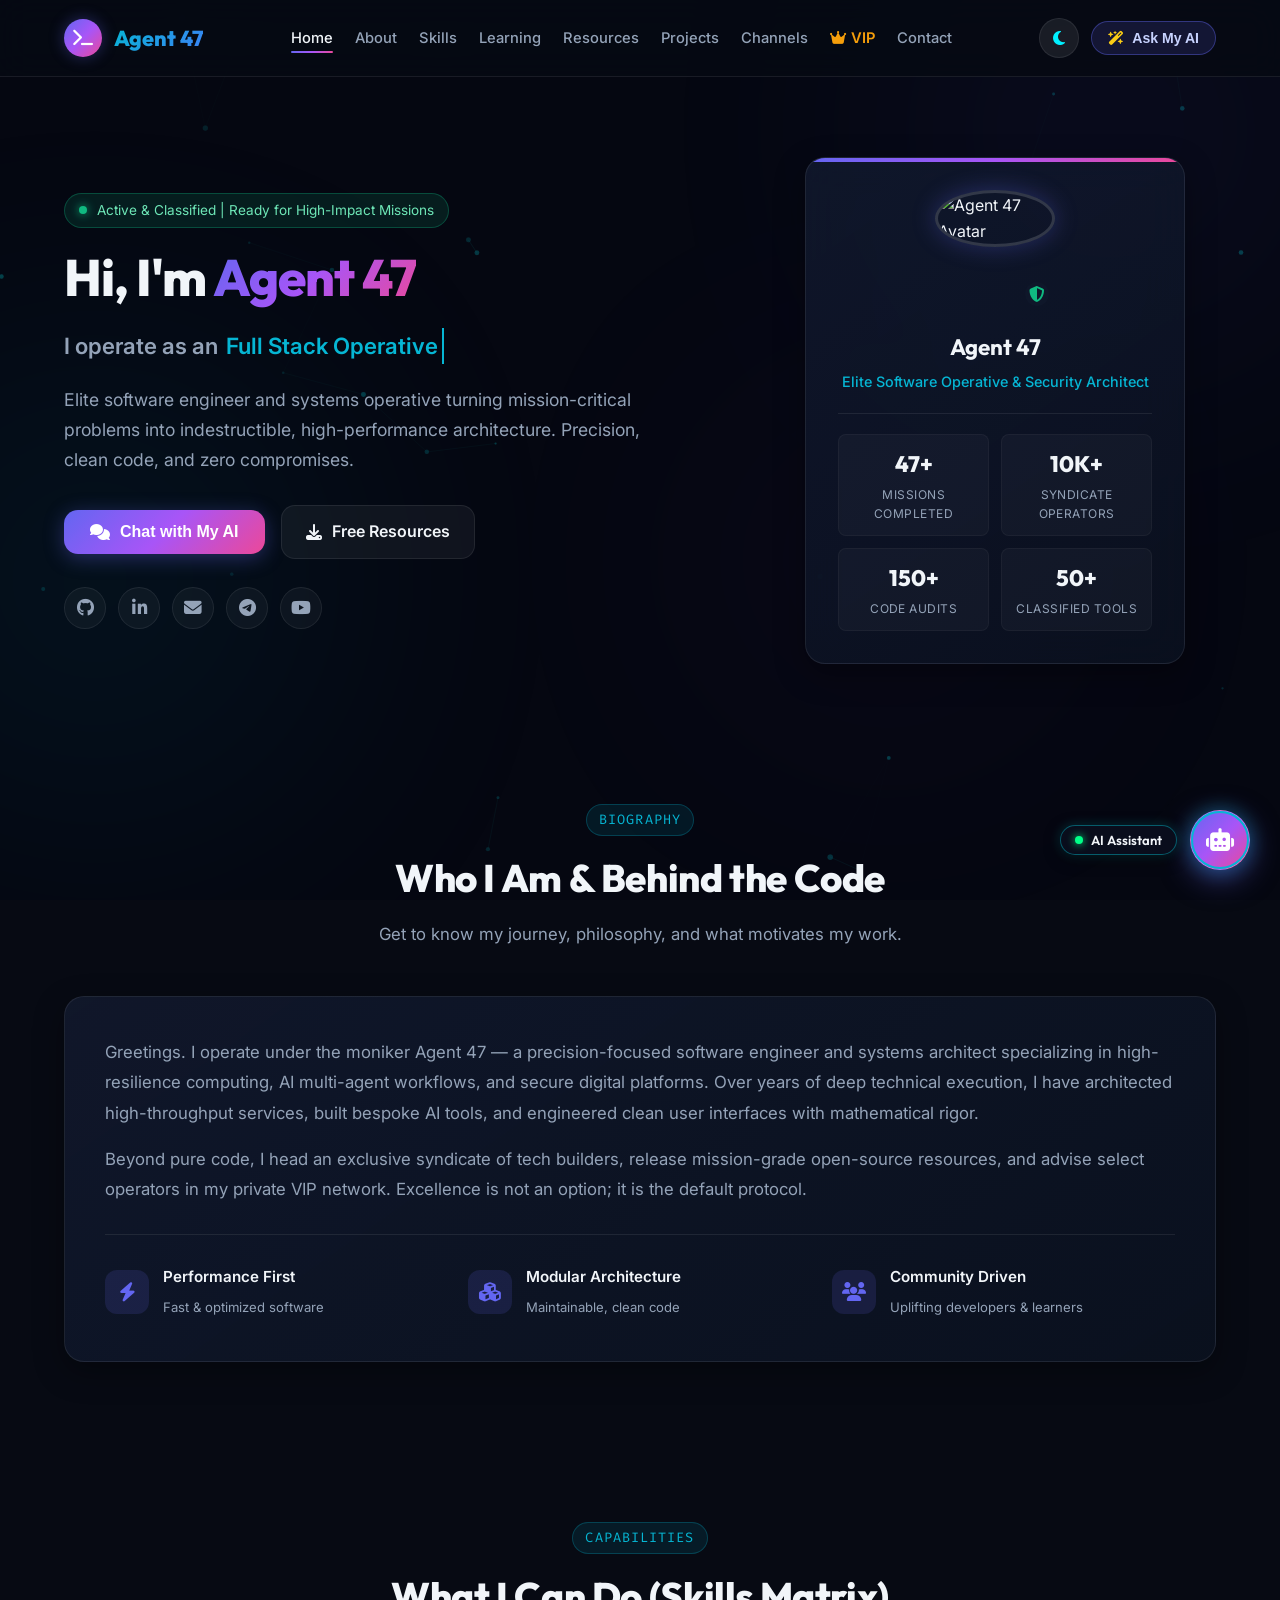
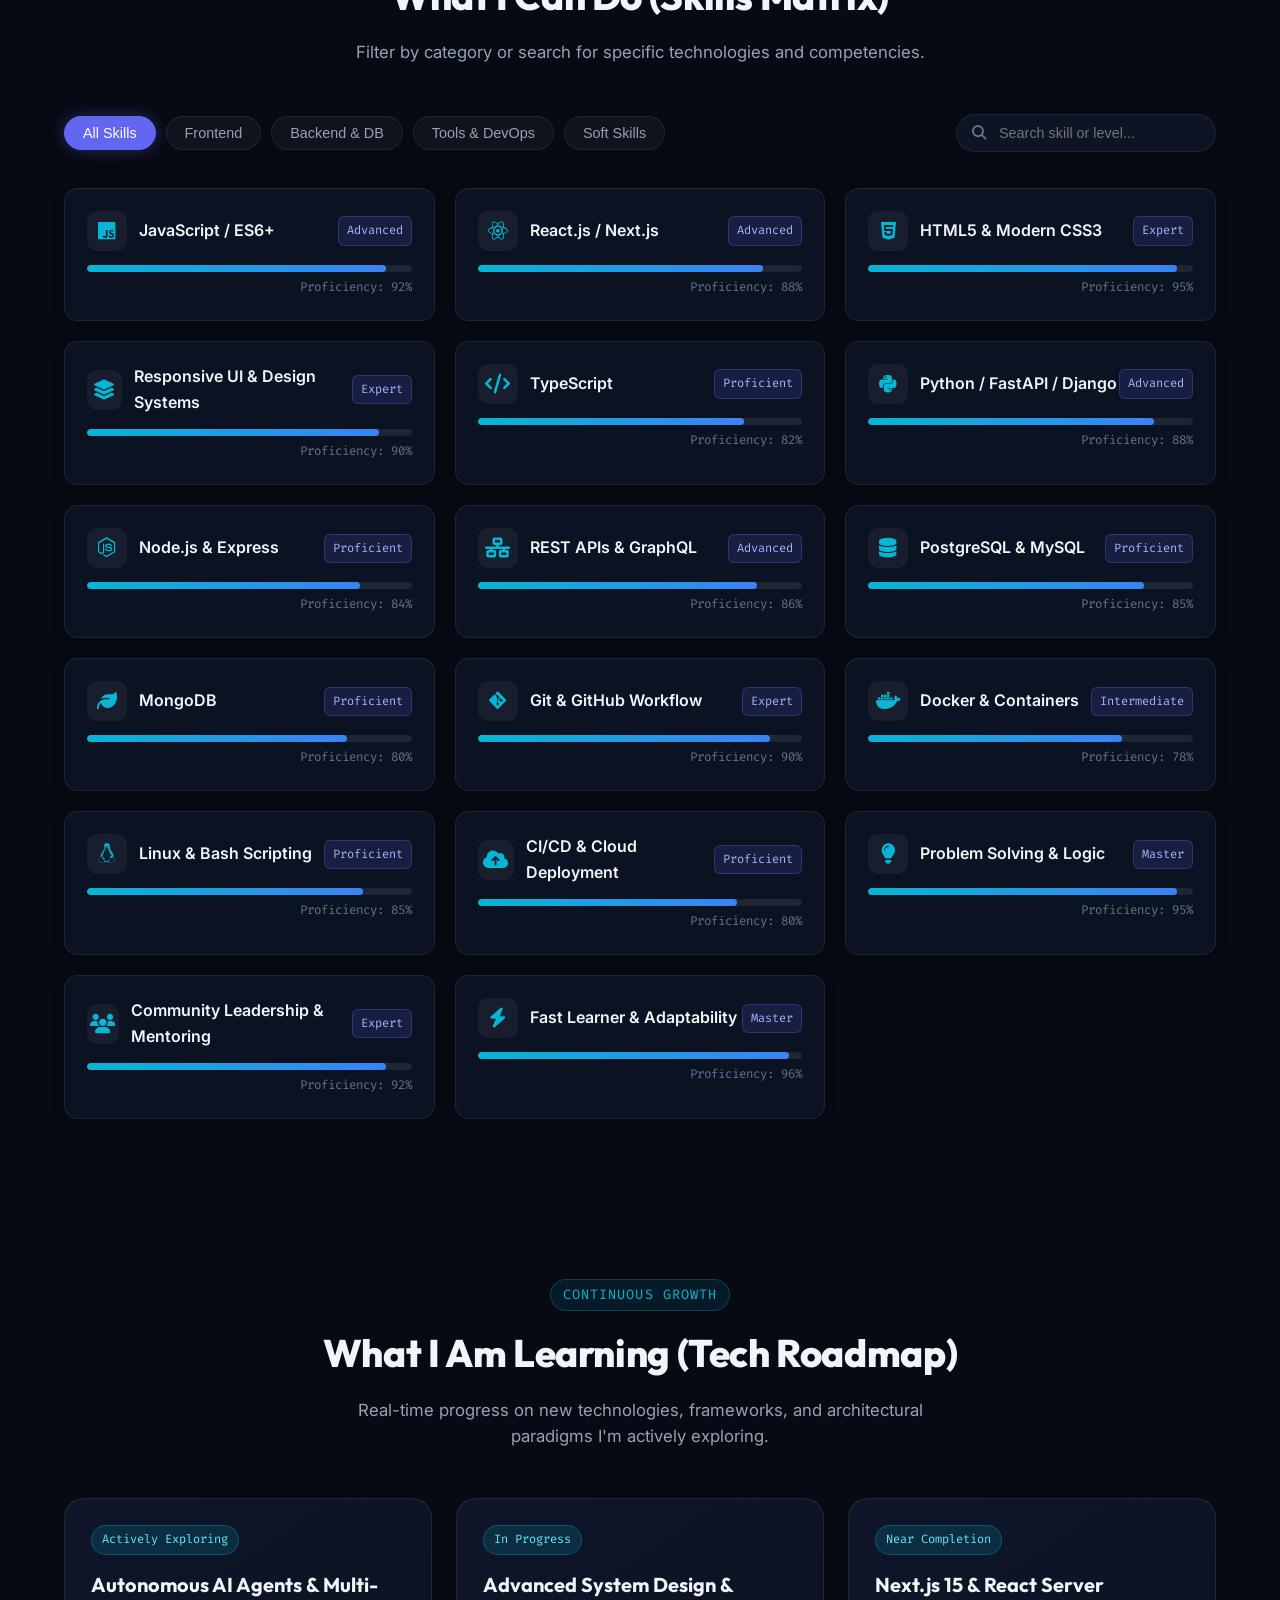
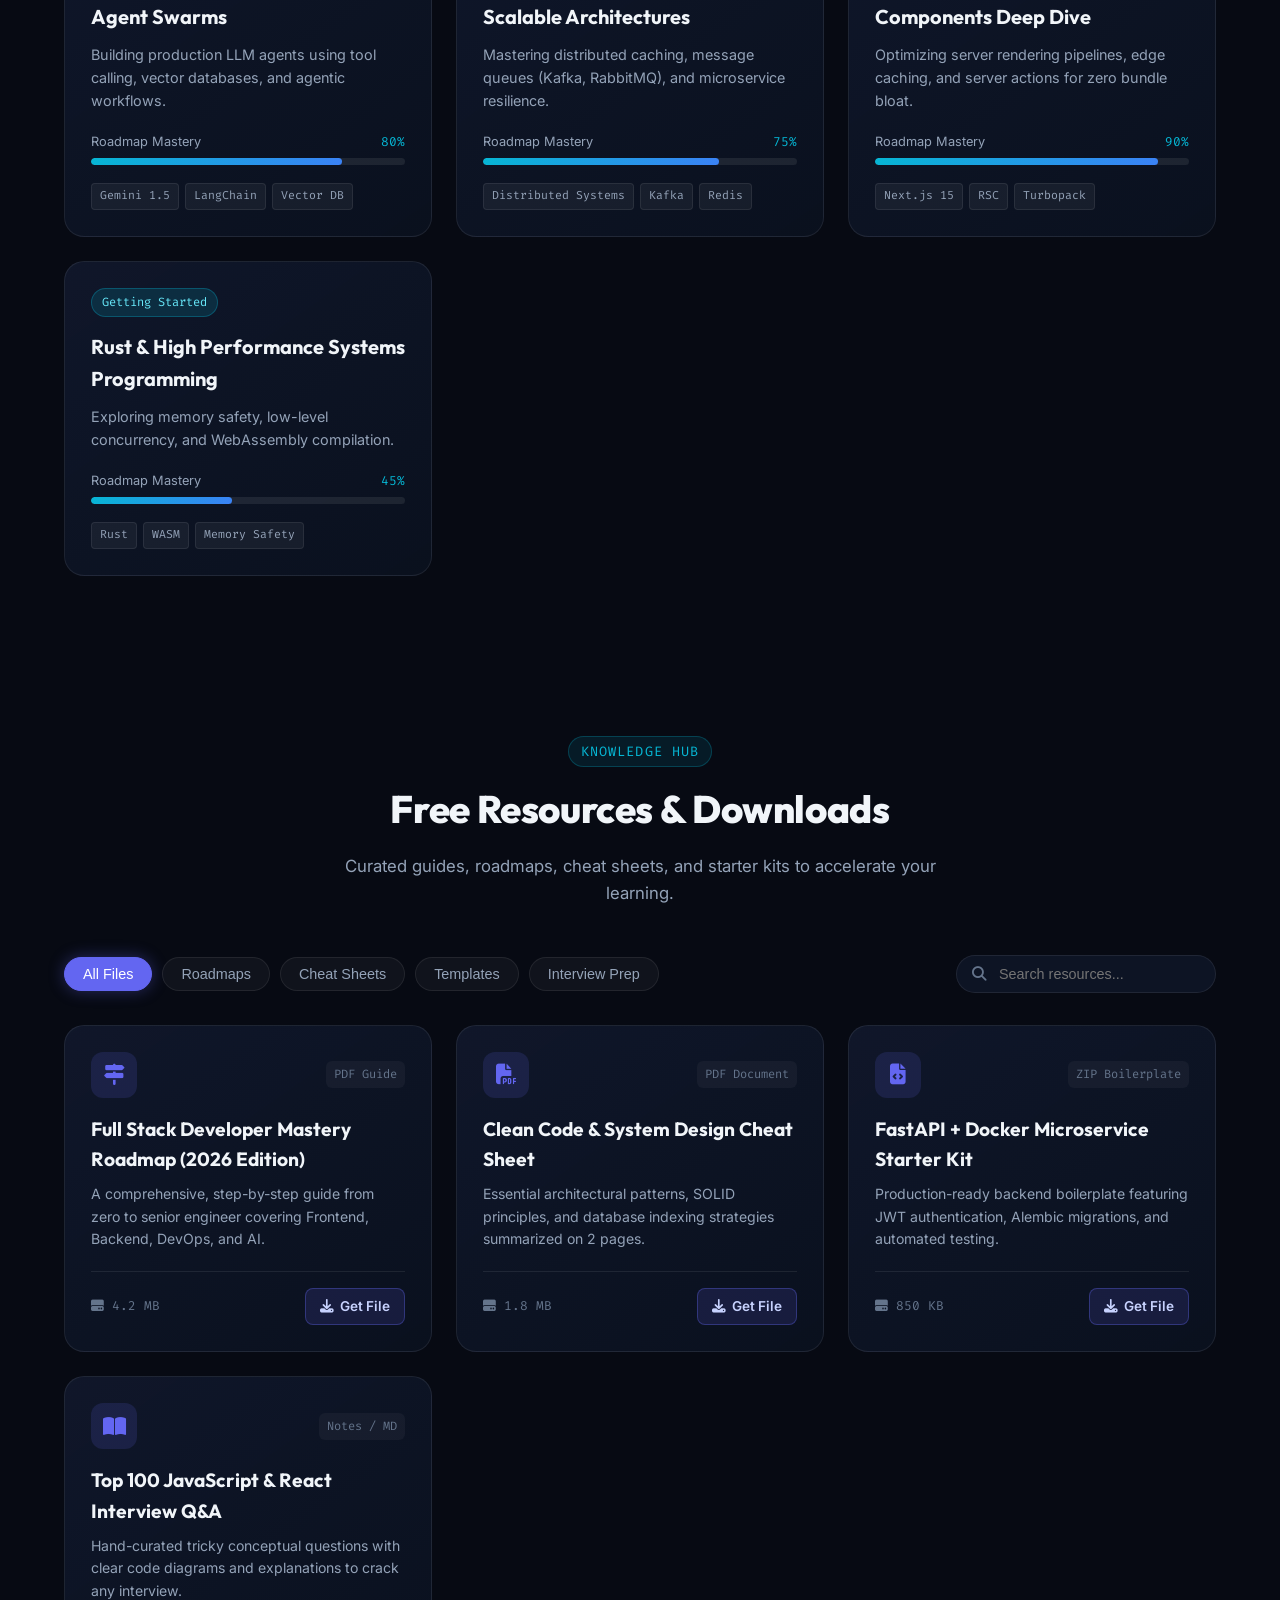
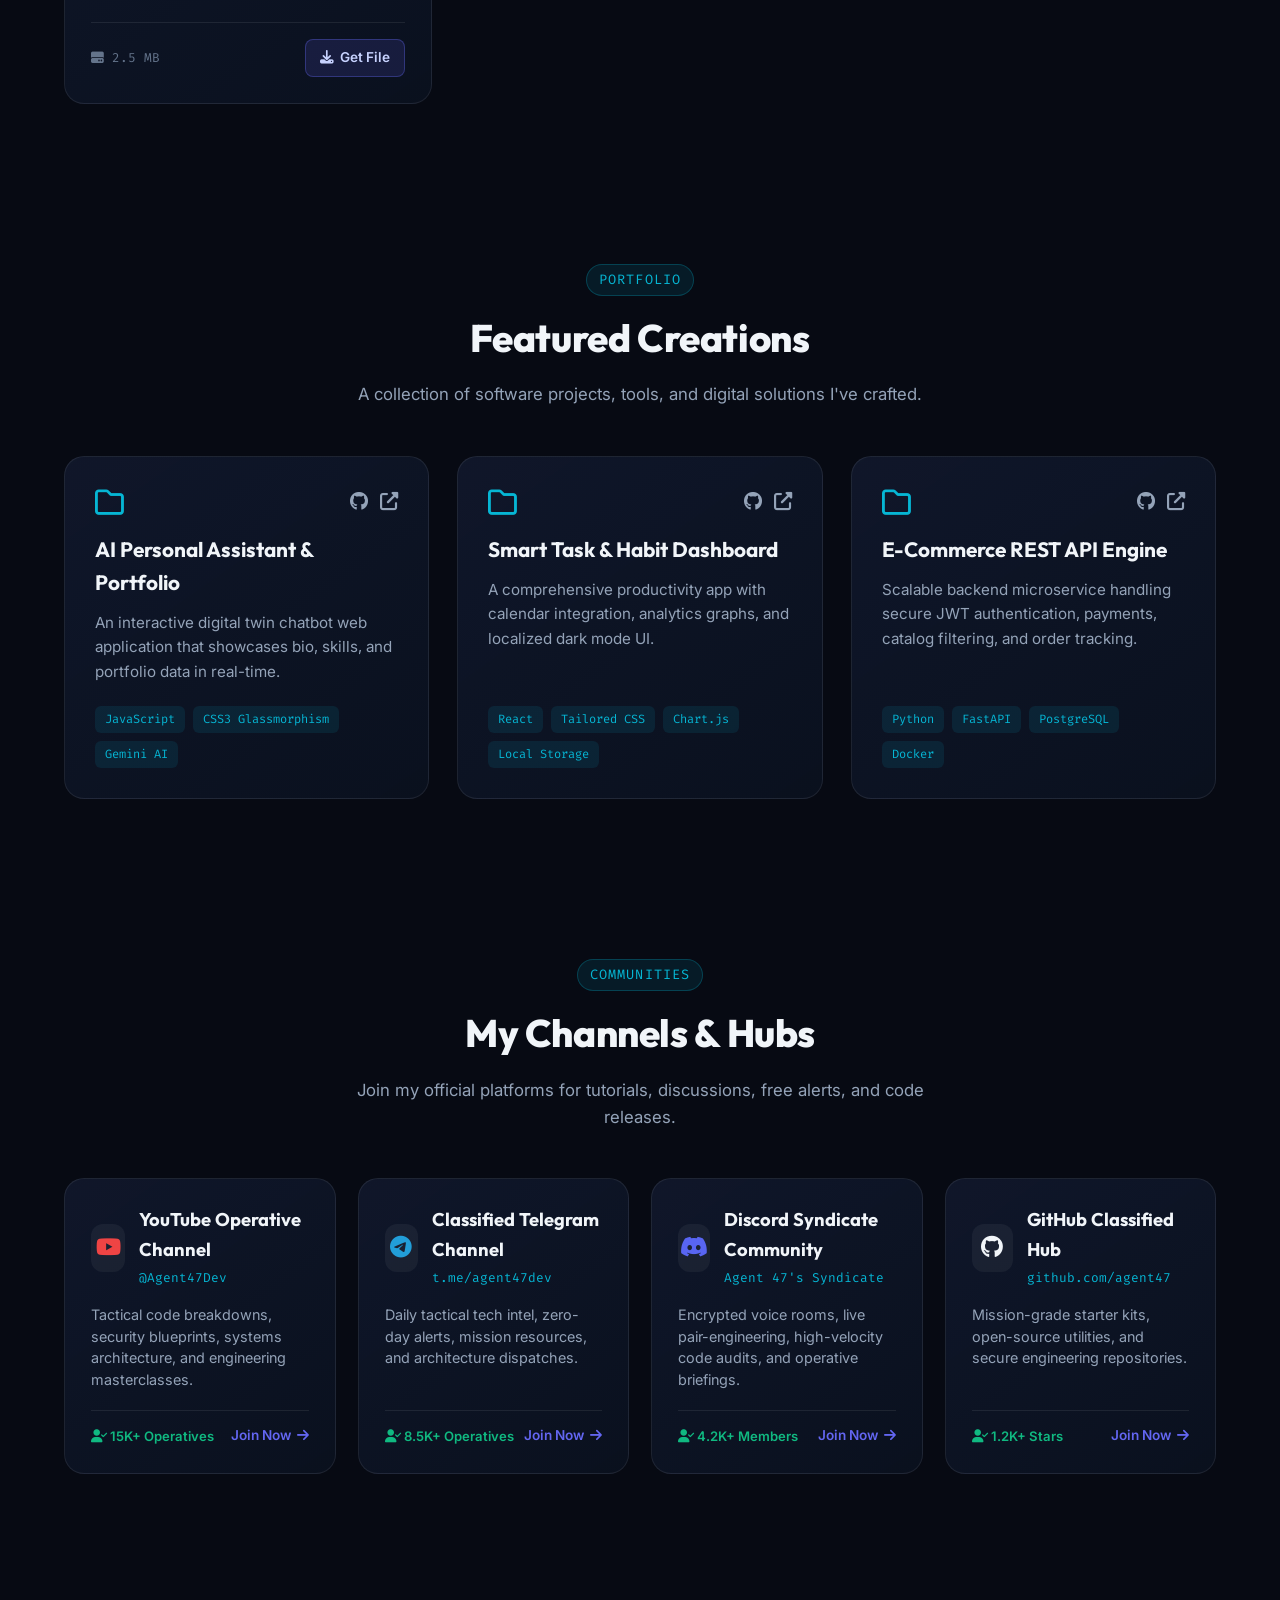
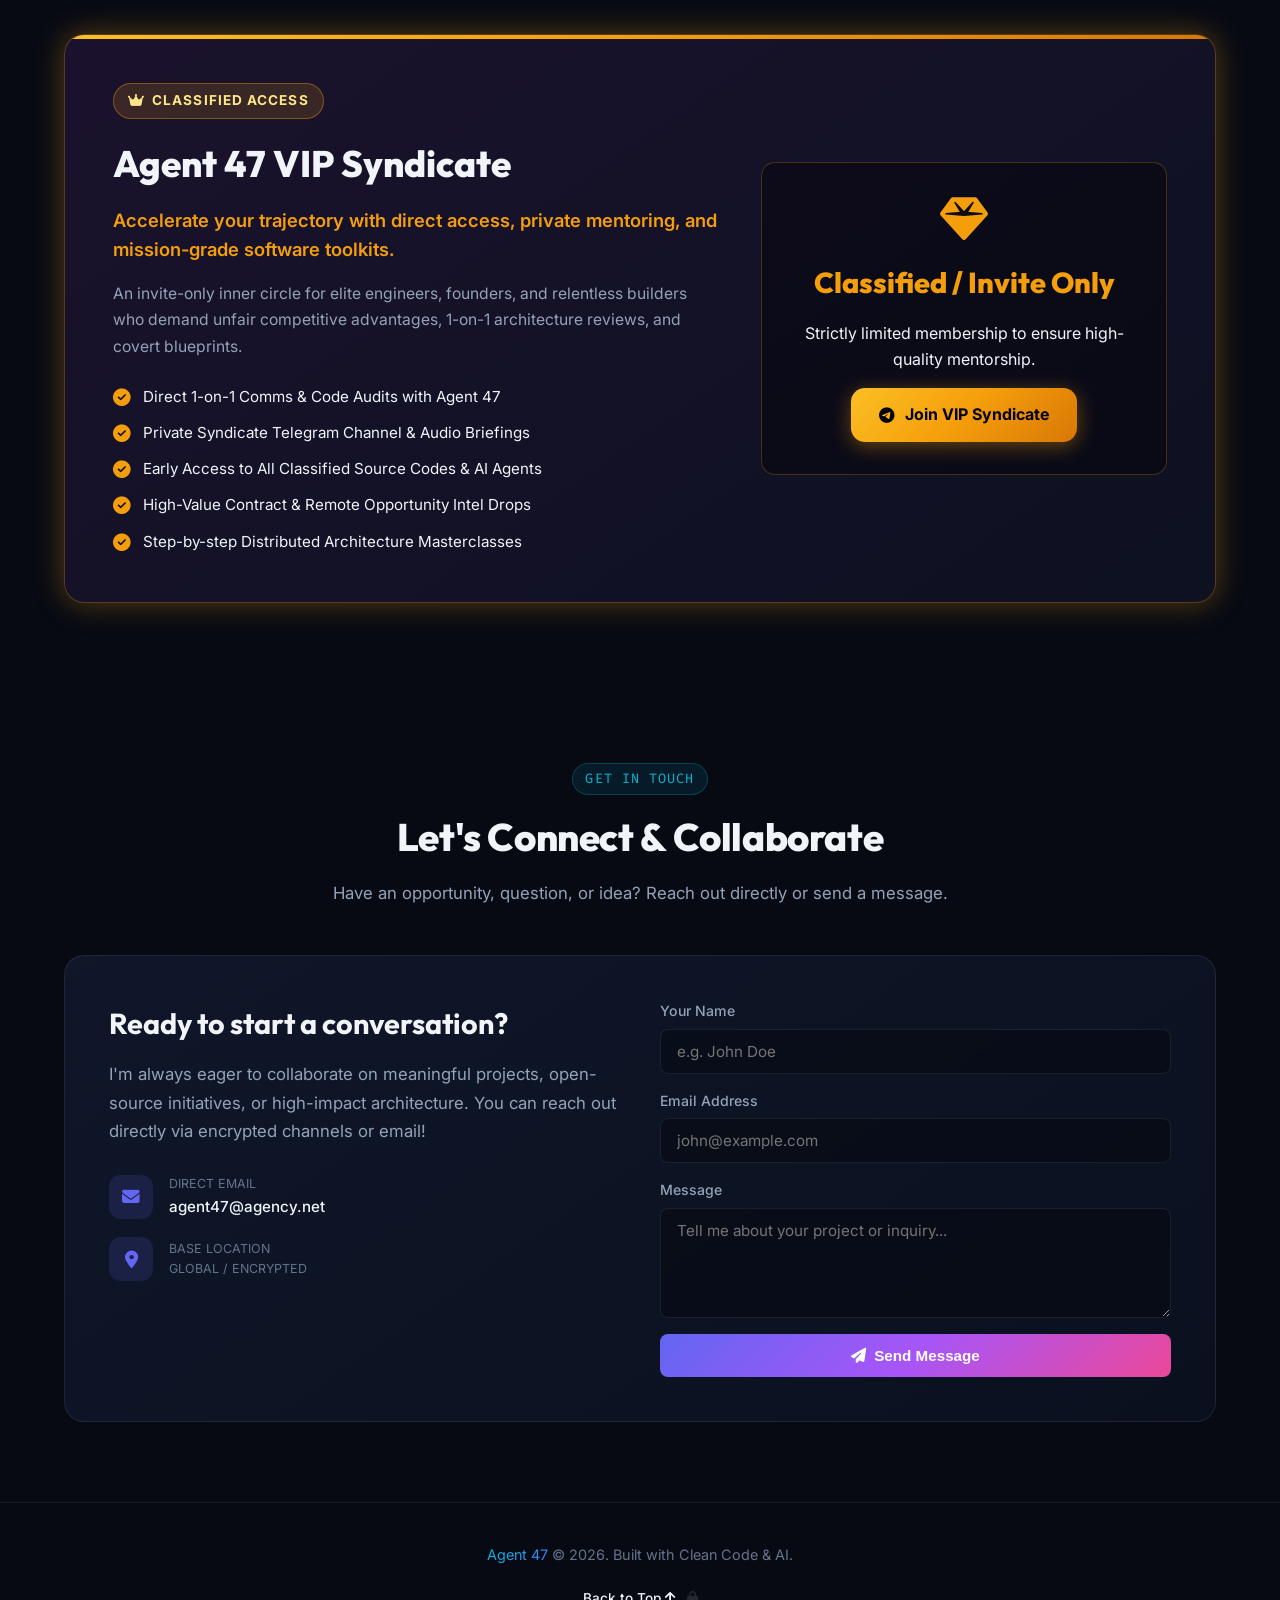
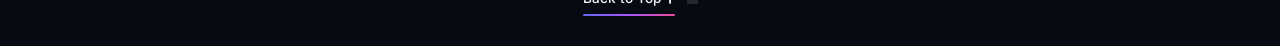
==== index.html @ 671c00ef "first commit" ====
<!DOCTYPE html>
<html lang="en">
<head>
  <meta charset="UTF-8">
  <meta name="viewport" content="width=device-width, initial-scale=1.0">
  <meta name="description" content="Personal Portfolio & AI Assistant - Biography, skills matrix, learning roadmap, public resources, channels, and VIP community.">
  <meta name="author" content="Agent 47">
  <meta name="theme-color" content="#070a13">
  
  <title>Agent 47 | Elite Operative & Software Architecture</title>

  <!-- Google Fonts & Font Awesome Icons -->
  <link rel="stylesheet" href="https://cdnjs.cloudflare.com/ajax/libs/font-awesome/6.5.1/css/all.min.css" integrity="sha512-DTOQO9RWCH3ppGqcWaEA1BIZOC6xxalwEsw9c2QQeAIftl+Vegovlnee1c9QX4TctnWMn13TZye+giMm8e2LwA==" crossorigin="anonymous" referrerpolicy="no-referrer" />
  
  <!-- Instant Theme Initializer (Prevents Flash) -->
  <script>
    (function() {
      const savedTheme = localStorage.getItem('app_theme') || 'dark';
      document.documentElement.setAttribute('data-theme', savedTheme);
    })();
  </script>

  <!-- Custom Styles -->
  <link rel="stylesheet" href="css/style.css?v=2.6">
</head>
<body>

  <!-- Cyber Matrix Rain Canvas Background -->
  <canvas id="matrix-canvas"></canvas>

  <!-- Ambient Gradient Glow Orbs in Background -->
  <div class="bg-glow-container">
    <div class="glow-orb glow-orb-1"></div>
    <div class="glow-orb glow-orb-2"></div>
    <div class="glow-orb glow-orb-3"></div>
  </div>

  <!-- Navigation Bar -->
  <header class="navbar">
    <div class="container nav-container">
      <a href="#" class="brand-logo" id="brand-logo-link">
        <div class="brand-avatar-mini">
          <i class="fas fa-terminal"></i>
        </div>
        <div class="brand-text">
          <span id="brand-name">Agent 47</span>
        </div>
      </a>

      <ul class="nav-links">
        <li><a href="#hero" class="nav-link active">Home</a></li>
        <li><a href="#about" class="nav-link">About</a></li>
        <li><a href="#skills" class="nav-link">Skills</a></li>
        <li><a href="#learning" class="nav-link">Learning</a></li>
        <li><a href="#resources" class="nav-link">Resources</a></li>
        <li><a href="#projects" class="nav-link">Projects</a></li>
        <li><a href="#channels" class="nav-link">Channels</a></li>
        <li><a href="#vip" class="nav-link" style="color: var(--gold); font-weight: 600;"><i class="fas fa-crown"></i> VIP</a></li>
        <li><a href="#contact" class="nav-link">Contact</a></li>
      </ul>

      <div class="nav-actions">
        <!-- Light / Dark Theme Switcher Button -->
        <button class="theme-toggle-btn" id="theme-toggle-btn" title="Toggle Light / Dark Mode" aria-label="Toggle Light / Dark Mode">
          <i class="fas fa-moon" id="theme-toggle-icon"></i>
        </button>

        <button class="btn-ai-trigger" id="nav-ai-trigger" title="Open AI Digital Twin Chat">
          <i class="fas fa-wand-magic-sparkles sparkle-icon"></i>
          <span>Ask My AI</span>
        </button>
      </div>
    </div>
  </header>

  <!-- ==============================================
       SECTION 1: HERO & BIO (AMI KE)
       ============================================== -->
  <section class="hero-section" id="hero">
    <div class="container hero-grid">
      
      <!-- Hero Content Column -->
      <div class="hero-content">
        <div class="status-badge">
          <span class="status-dot"></span>
          <span id="status-text">Open to exciting opportunities</span>
        </div>

        <h1 class="hero-title">
          Hi, I'm <span class="hero-name-gradient" id="hero-name">Agent 47</span>
        </h1>

        <div class="hero-roles">
          <span>I operate as an</span>
          <span class="typing-text" id="typing-role"></span>
        </div>

        <p class="hero-description" id="hero-description">
          Elite software operative and systems architect turning mission-critical problems into indestructible, high-performance architecture. Precision, clean code, and zero compromises.
        </p>

        <div class="hero-cta-group">
          <button class="btn-primary" id="hero-ai-trigger">
            <i class="fas fa-comments"></i>
            <span>Chat with My AI</span>
          </button>
          <a href="#resources" class="btn-secondary">
            <i class="fas fa-download"></i>
            <span>Free Resources</span>
          </a>
        </div>

        <div class="hero-socials" id="hero-socials">
          <!-- Populated dynamically -->
        </div>
      </div>

      <!-- Hero Visual Card Column -->
      <div class="hero-card-container">
        <div class="glass-profile-card">
          <div class="profile-avatar-wrap">
            <img src="https://images.unsplash.com/photo-1534528741775-53994a69daeb?auto=format&fit=crop&w=400&q=80" alt="Agent 47 Avatar" class="profile-avatar-img" id="card-avatar">
            <div class="avatar-badge-live">
              <i class="fas fa-shield-alt"></i>
            </div>
          </div>

          <div class="profile-info">
            <h3 id="card-name">Agent 47</h3>
            <p id="card-title">Elite Software Operative & Security Architect</p>
          </div>

          <div class="profile-metrics-grid" id="profile-stats-grid">
            <!-- Populated dynamically -->
          </div>
        </div>
      </div>

    </div>
  </section>

  <!-- ==============================================
       SECTION 2: ABOUT STORY (AMI KE)
       ============================================== -->
  <section class="section" id="about">
    <div class="container">
      <div class="section-header">
        <span class="section-tag">Biography</span>
        <h2 class="section-title">Who I Am & Behind the Code</h2>
        <p class="section-subtitle">Get to know my journey, philosophy, and what motivates my work.</p>
      </div>

      <div class="about-card">
        <div id="about-story-content">
          <!-- Populated dynamically -->
        </div>

        <div class="about-highlight-box">
          <div class="highlight-item">
            <div class="highlight-icon">
              <i class="fas fa-bolt"></i>
            </div>
            <div class="highlight-text">
              <h4>Performance First</h4>
              <span>Fast & optimized software</span>
            </div>
          </div>

          <div class="highlight-item">
            <div class="highlight-icon">
              <i class="fas fa-cubes"></i>
            </div>
            <div class="highlight-text">
              <h4>Modular Architecture</h4>
              <span>Maintainable, clean code</span>
            </div>
          </div>

          <div class="highlight-item">
            <div class="highlight-icon">
              <i class="fas fa-users"></i>
            </div>
            <div class="highlight-text">
              <h4>Community Driven</h4>
              <span>Uplifting developers & learners</span>
            </div>
          </div>
        </div>
      </div>
    </div>
  </section>

  <!-- ==============================================
       SECTION 3: SKILLS MATRIX (KI KI PARI)
       ============================================== -->
  <section class="section" id="skills">
    <div class="container">
      <div class="section-header">
        <span class="section-tag">Capabilities</span>
        <h2 class="section-title">What I Can Do (Skills Matrix)</h2>
        <p class="section-subtitle">Filter by category or search for specific technologies and competencies.</p>
      </div>

      <!-- Controls: Category Tabs & Real-time Search -->
      <div class="skills-controls">
        <div class="skills-filter-tabs">
          <button class="filter-tab active" data-category="all">All Skills</button>
          <button class="filter-tab" data-category="frontend">Frontend</button>
          <button class="filter-tab" data-category="backend">Backend & DB</button>
          <button class="filter-tab" data-category="tools">Tools & DevOps</button>
          <button class="filter-tab" data-category="soft">Soft Skills</button>
        </div>

        <div class="skills-search-box">
          <i class="fas fa-search skills-search-icon"></i>
          <input type="text" id="skills-search" class="skills-search-input" placeholder="Search skill or level..." autocomplete="off">
        </div>
      </div>

      <!-- Dynamic Skills Grid -->
      <div class="skills-grid" id="skills-grid">
        <!-- Rendered dynamically -->
      </div>
    </div>
  </section>

  <!-- ==============================================
       SECTION 4: CURRENTLY LEARNING (KI KI SIKI)
       ============================================== -->
  <section class="section" id="learning">
    <div class="container">
      <div class="section-header">
        <span class="section-tag">Continuous Growth</span>
        <h2 class="section-title">What I Am Learning (Tech Roadmap)</h2>
        <p class="section-subtitle">Real-time progress on new technologies, frameworks, and architectural paradigms I'm actively exploring.</p>
      </div>

      <div class="learning-grid" id="learning-grid">
        <!-- Rendered dynamically -->
      </div>
    </div>
  </section>

  <!-- ==============================================
       SECTION 5: RESOURCES & DOWNLOADS HUB
       ============================================== -->
  <section class="section" id="resources">
    <div class="container">
      <div class="section-header">
        <span class="section-tag">Knowledge Hub</span>
        <h2 class="section-title">Free Resources & Downloads</h2>
        <p class="section-subtitle">Curated guides, roadmaps, cheat sheets, and starter kits to accelerate your learning.</p>
      </div>

      <div class="resources-controls">
        <div class="skills-filter-tabs" id="resources-filter-tabs">
          <button class="filter-tab active" data-res-cat="all">All Files</button>
          <button class="filter-tab" data-res-cat="Roadmaps">Roadmaps</button>
          <button class="filter-tab" data-res-cat="Cheat Sheets">Cheat Sheets</button>
          <button class="filter-tab" data-res-cat="Templates">Templates</button>
          <button class="filter-tab" data-res-cat="Interview Prep">Interview Prep</button>
        </div>

        <div class="skills-search-box">
          <i class="fas fa-search skills-search-icon"></i>
          <input type="text" id="resources-search" class="skills-search-input" placeholder="Search resources..." autocomplete="off">
        </div>
      </div>

      <div class="resources-grid" id="resources-grid">
        <!-- Rendered dynamically -->
      </div>
    </div>
  </section>

  <!-- ==============================================
       SECTION 6: FEATURED PROJECTS
       ============================================== -->
  <section class="section" id="projects">
    <div class="container">
      <div class="section-header">
        <span class="section-tag">Portfolio</span>
        <h2 class="section-title">Featured Creations</h2>
        <p class="section-subtitle">A collection of software projects, tools, and digital solutions I've crafted.</p>
      </div>

      <div class="projects-grid" id="projects-grid">
        <!-- Rendered dynamically -->
      </div>
    </div>
  </section>

  <!-- ==============================================
       SECTION 7: CHANNELS & COMMUNITIES (KON CHANNEL ACE)
       ============================================== -->
  <section class="section" id="channels">
    <div class="container">
      <div class="section-header">
        <span class="section-tag">Communities</span>
        <h2 class="section-title">My Channels & Hubs</h2>
        <p class="section-subtitle">Join my official platforms for tutorials, discussions, free alerts, and code releases.</p>
      </div>

      <div class="channels-grid" id="channels-grid">
        <!-- Rendered dynamically -->
      </div>
    </div>
  </section>

  <!-- ==============================================
       SECTION 8: VIP EXCLUSIVE CLUB (KON VIP ACE)
       ============================================== -->
  <section class="section" id="vip">
    <div class="container">
      <div class="vip-container-box">
        <div class="vip-content-grid">
          <div>
            <div class="vip-badge-tag" id="vip-badge">
              <i class="fas fa-crown"></i> Exclusive Access
            </div>
            <h2 class="vip-title" id="vip-title">Agent 47 VIP Syndicate</h2>
            <p class="vip-tagline" id="vip-tagline">Accelerate your career with direct access, private mentoring, and premium toolkits.</p>
            <p class="vip-description" id="vip-description">
              A private high-tier syndicate for serious developers and learners who want unfair advantages, 1-on-1 code guidance, and classified blueprints.
            </p>

            <div class="vip-perks-list" id="vip-perks-list">
              <!-- Rendered dynamically -->
            </div>
          </div>

          <div class="vip-action-box">
            <i class="fas fa-gem" style="font-size: 3rem; color: var(--gold);"></i>
            <div class="vip-price-tag" id="vip-price">Classified / Invite Only</div>
            <p class="vip-subtext">Strictly limited membership to ensure high-quality mentorship.</p>
            <a href="#" id="vip-join-btn" target="_blank" rel="noopener noreferrer" class="btn-vip-join">
              <i class="fab fa-telegram-plane"></i> Join VIP Syndicate
            </a>
          </div>
        </div>
      </div>
    </div>
  </section>

  <!-- ==============================================
       SECTION 9: CONTACT & SOCIALS
       ============================================== -->
  <section class="section" id="contact">
    <div class="container">
      <div class="section-header">
        <span class="section-tag">Get In Touch</span>
        <h2 class="section-title">Let's Connect & Collaborate</h2>
        <p class="section-subtitle">Have an opportunity, question, or idea? Reach out directly or send a message.</p>
      </div>

      <div class="contact-wrapper">
        <div class="contact-info-col">
          <h3>Ready to start a conversation?</h3>
          <p>
            I'm always eager to collaborate on meaningful projects, open-source initiatives, or high-impact architecture. You can reach out directly via encrypted channels or email!
          </p>

          <div class="contact-details-list">
            <div class="contact-detail-item">
              <div class="contact-detail-icon">
                <i class="fas fa-envelope"></i>
              </div>
              <div class="contact-detail-text">
                <span>Direct Email</span>
                <a href="mailto:agent47@agency.net" id="contact-email-val">agent47@agency.net</a>
              </div>
            </div>

            <div class="contact-detail-item">
              <div class="contact-detail-icon">
                <i class="fas fa-map-marker-alt"></i>
              </div>
              <div class="contact-detail-text">
                <span>Base Location</span>
                <span id="contact-location-val">Global / Encrypted</span>
              </div>
            </div>
          </div>
        </div>

        <form class="contact-form" id="contact-form">
          <div class="form-group">
            <label for="form-name" class="form-label">Your Name</label>
            <input type="text" id="form-name" class="form-input" placeholder="e.g. John Doe" required>
          </div>

          <div class="form-group">
            <label for="form-email" class="form-label">Email Address</label>
            <input type="email" id="form-email" class="form-input" placeholder="john@example.com" required>
          </div>

          <div class="form-group">
            <label for="form-message" class="form-label">Message</label>
            <textarea id="form-message" class="form-textarea" placeholder="Tell me about your project or inquiry..." required></textarea>
          </div>

          <button type="submit" class="form-submit-btn">
            <i class="fas fa-paper-plane"></i>
            <span>Send Message</span>
          </button>
        </form>
      </div>
    </div>
  </section>

  <!-- Footer -->
  <footer class="footer">
    <div class="container footer-content">
      <div class="brand-text">
        <span>Agent 47</span> &copy; 2026. Built with Clean Code & AI.
      </div>
      <div class="footer-bottom-row">
        <a href="#hero" class="nav-link" style="font-size: 0.85rem;">Back to Top <i class="fas fa-arrow-up"></i></a>
        <!-- Stealth Admin Trigger (Hidden / Private) -->
        <a href="admin.html" class="stealth-admin-trigger" title="Admin Portal">
          <i class="fas fa-lock"></i>
        </a>
      </div>
    </div>
  </footer>

  <!-- Floating AI Assistant Launcher Button -->
  <button class="floating-assistant-btn" id="floating-assistant-btn" title="Open AI Assistant" aria-label="Open AI Assistant">
    <div class="assistant-btn-label">
      <span class="online-ping"></span>
      <span>AI Assistant</span>
    </div>
    <div class="assistant-btn-pulse"></div>
    <i class="fas fa-robot" id="floating-btn-icon"></i>
  </button>

  <!-- Dark Backdrop for Mobile / Outside Click -->
  <div class="chat-backdrop" id="chat-backdrop"></div>

  <!-- AI Assistant Chat Drawer / Window -->
  <aside class="chat-drawer" id="chat-drawer" aria-label="AI Assistant Chat">
    <!-- Dual Bot Mode Switcher -->
    <div class="chat-bot-selector-bar">
      <button class="chat-mode-tab active" id="tab-bot-persona" title="Talk to Agent 47's Persona Clone">
        <i class="fas fa-user-astronaut"></i> <span>BioBot Persona</span>
      </button>
      <button class="chat-mode-tab" id="tab-bot-omni" title="General Gemini Intelligence with Voice">
        <i class="fas fa-brain"></i> <span>Omni AI + Voice</span>
      </button>
    </div>

    <div class="chat-header">
      <div class="chat-bot-identity">
        <div class="chat-bot-avatar" id="chat-bot-avatar-icon">
          <i class="fas fa-user-astronaut"></i>
        </div>
        <div class="chat-bot-meta">
          <h4 id="chat-bot-title-text">BioBot &bull; Agent 47 Clone</h4>
          <span id="bot-status-indicator">Online &bull; Ready to help</span>
        </div>
      </div>
      <button class="chat-close-btn" id="chat-close-btn" title="Close Chat" aria-label="Close Chat">
        <i class="fas fa-times"></i>
      </button>
    </div>

    <!-- Message Bubble Stream -->
    <div class="chat-messages" id="chat-messages">
      <!-- Bubbles appended dynamically -->
    </div>

    <!-- Quick Question Chips -->
    <div class="chat-suggestions" id="chat-suggestions">
      <!-- Rendered dynamically -->
    </div>

    <!-- Input Bar with Voice Microphone and TTS Speaker -->
    <div class="chat-input-bar">
      <button class="chat-voice-btn" id="chat-mic-btn" title="Click to Speak (Voice Input)">
        <i class="fas fa-microphone"></i>
      </button>
      <input type="text" id="chat-input-field" class="chat-input-field" placeholder="Ask anything..." autocomplete="off">
      <button class="chat-voice-btn" id="chat-tts-btn" title="Voice Output Toggle (Reads replies aloud)">
        <i class="fas fa-volume-up"></i>
      </button>
      <button class="chat-send-btn" id="chat-send-btn" title="Send Question" aria-label="Send Question">
        <i class="fas fa-paper-plane"></i>
      </button>
    </div>
  </aside>

  <!-- Application Scripts -->
  <script src="js/cyber-matrix.js?v=2.6"></script>
  <script src="js/profile-data.js?v=2.6"></script>
  <script src="js/app.js?v=2.6"></script>
  <script src="js/assistant.js?v=2.6"></script>
</body>
</html>
---- css/style.css ----
/* ==========================================================
   DESIGN SYSTEM & THEME TOKENS
   ========================================================== */
@import url('https://fonts.googleapis.com/css2?family=Fira+Code:wght@400;500;600&family=Inter:wght@300;400;500;600;700&family=Outfit:wght@400;500;600;700;800;900&display=swap');

:root {
  /* Colors */
  --bg-dark: #070a13;
  --bg-card: rgba(15, 23, 42, 0.65);
  --bg-card-hover: rgba(26, 37, 66, 0.8);
  --bg-card-border: rgba(255, 255, 255, 0.08);
  --bg-card-border-hover: rgba(99, 102, 241, 0.4);
  
  --primary: #6366f1;
  --primary-glow: rgba(99, 102, 241, 0.35);
  --secondary: #06b6d4;
  --secondary-glow: rgba(6, 182, 212, 0.35);
  --accent: #a855f7;
  --accent-pink: #ec4899;
  --success: #10b981;
  --gold: #f59e0b;
  --gold-glow: rgba(245, 158, 11, 0.35);
  
  --text-main: #f1f5f9;
  --text-muted: #94a3b8;
  --text-dim: #64748b;
  
  /* Gradients */
  --grad-primary: linear-gradient(135deg, #6366f1 0%, #a855f7 50%, #ec4899 100%);
  --grad-cyan: linear-gradient(135deg, #06b6d4 0%, #3b82f6 100%);
  --grad-gold: linear-gradient(135deg, #fbbf24 0%, #f59e0b 50%, #d97706 100%);
  --grad-glow: radial-gradient(circle, rgba(99,102,241,0.15) 0%, rgba(6,182,212,0.05) 50%, transparent 70%);
  --grad-dark-card: linear-gradient(145deg, rgba(20, 29, 52, 0.7) 0%, rgba(11, 18, 33, 0.8) 100%);
  --grad-vip: linear-gradient(145deg, rgba(30, 20, 50, 0.85) 0%, rgba(15, 18, 35, 0.9) 100%);
  
  /* Fonts */
  --font-heading: 'Outfit', -apple-system, BlinkMacSystemFont, sans-serif;
  --font-body: 'Inter', -apple-system, BlinkMacSystemFont, sans-serif;
  --font-code: 'Fira Code', monospace;
  
  /* Radii & Shadows */
  --radius-sm: 8px;
  --radius-md: 14px;
  --radius-lg: 20px;
  --radius-full: 9999px;
  
  --shadow-sm: 0 4px 12px rgba(0, 0, 0, 0.2);
  --shadow-md: 0 10px 30px rgba(0, 0, 0, 0.35);
  --shadow-lg: 0 20px 40px rgba(0, 0, 0, 0.5);
  --shadow-glow: 0 0 25px var(--primary-glow);
  --shadow-gold: 0 0 30px var(--gold-glow);
  
  --transition: all 0.3s cubic-bezier(0.4, 0, 0.2, 1);
}

/* ==========================================================
   LIGHT / WHITE MODE SYSTEM TOKENS
   ========================================================== */
[data-theme="light"] {
  --bg-dark: #f8fafc;
  --bg-card: rgba(255, 255, 255, 0.88);
  --bg-card-hover: rgba(255, 255, 255, 0.98);
  --bg-card-border: rgba(203, 213, 225, 0.85);
  --bg-card-border-hover: rgba(79, 70, 229, 0.45);

  --primary: #4f46e5;
  --primary-glow: rgba(79, 70, 229, 0.25);
  --secondary: #0284c7;
  --secondary-glow: rgba(2, 132, 199, 0.25);
  --accent: #9333ea;
  --accent-pink: #db2777;
  --success: #059669;
  --gold: #d97706;
  --gold-glow: rgba(217, 119, 6, 0.25);

  --text-main: #0f172a;
  --text-muted: #475569;
  --text-dim: #64748b;

  --grad-primary: linear-gradient(135deg, #4f46e5 0%, #7c3aed 50%, #db2777 100%);
  --grad-cyan: linear-gradient(135deg, #0284c7 0%, #2563eb 100%);
  --grad-gold: linear-gradient(135deg, #f59e0b 0%, #d97706 100%);
  --grad-dark-card: linear-gradient(145deg, #ffffff 0%, #f1f5f9 100%);
  --grad-vip: linear-gradient(145deg, #faf5ff 0%, #f3e8ff 100%);

  --shadow-sm: 0 4px 12px rgba(15, 23, 42, 0.05);
  --shadow-md: 0 10px 30px rgba(15, 23, 42, 0.08);
  --shadow-lg: 0 20px 40px rgba(15, 23, 42, 0.12);
  --shadow-glow: 0 0 25px rgba(79, 70, 229, 0.2);
}

/* Light Theme Component Overrides */
[data-theme="light"] .navbar {
  background: rgba(255, 255, 255, 0.88);
  border-bottom: 1px solid rgba(226, 232, 240, 0.9);
  box-shadow: 0 4px 20px rgba(15, 23, 42, 0.04);
}

[data-theme="light"] .navbar.scrolled {
  background: rgba(255, 255, 255, 0.96);
  border-bottom: 1px solid rgba(203, 213, 225, 0.9);
  box-shadow: 0 8px 25px rgba(15, 23, 42, 0.08);
}

[data-theme="light"] .glass-profile-card {
  background: rgba(255, 255, 255, 0.94);
  border-color: rgba(203, 213, 225, 0.85);
  box-shadow: 0 20px 45px rgba(15, 23, 42, 0.08);
}

[data-theme="light"] .status-badge {
  background: rgba(2, 132, 199, 0.1);
  border-color: rgba(2, 132, 199, 0.3);
  color: #0369a1;
}

[data-theme="light"] .chat-drawer {
  background: rgba(255, 255, 255, 0.98);
  border-color: rgba(203, 213, 225, 0.9);
  box-shadow: 0 20px 50px rgba(15, 23, 42, 0.15);
}

[data-theme="light"] .chat-bot-selector-bar {
  background: #f1f5f9;
  border-bottom-color: #e2e8f0;
}

[data-theme="light"] .chat-mode-tab {
  background: #ffffff;
  color: #64748b;
  border-color: #e2e8f0;
}

[data-theme="light"] .chat-mode-tab.active {
  background: rgba(79, 70, 229, 0.12);
  border-color: #4f46e5;
  color: #4f46e5;
}

[data-theme="light"] .chat-header {
  background: #ffffff;
  border-bottom-color: #e2e8f0;
}

[data-theme="light"] .bubble-bot {
  background: #f1f5f9;
  border-color: #e2e8f0;
  color: #0f172a;
}

[data-theme="light"] .chat-suggestions {
  background: #f8fafc;
  border-top-color: #e2e8f0;
}

[data-theme="light"] .suggestion-chip {
  background: #ffffff;
  border-color: #cbd5e1;
  color: #475569;
}

[data-theme="light"] .suggestion-chip:hover {
  background: #4f46e5;
  color: #ffffff;
  border-color: #4f46e5;
}

[data-theme="light"] .chat-input-bar {
  background: #ffffff;
  border-top-color: #e2e8f0;
}

[data-theme="light"] .chat-input-field {
  background: #f1f5f9;
  border-color: #cbd5e1;
  color: #0f172a;
}

[data-theme="light"] .form-input,
[data-theme="light"] .form-textarea,
[data-theme="light"] .skills-search-input {
  background: #ffffff;
  border-color: #cbd5e1;
  color: #0f172a;
}

[data-theme="light"] .filter-tab {
  background: #f1f5f9;
  border-color: #e2e8f0;
  color: #64748b;
}

[data-theme="light"] .filter-tab.active {
  background: #4f46e5;
  color: #ffffff;
  border-color: #4f46e5;
}

[data-theme="light"] .vip-container-box {
  background: linear-gradient(145deg, #ffffff 0%, #faf5ff 100%);
  border-color: rgba(217, 119, 6, 0.35);
  box-shadow: 0 15px 35px rgba(217, 119, 6, 0.08);
}

[data-theme="light"] .footer {
  border-top-color: #e2e8f0;
  color: #64748b;
}

/* Exhaustive Light Mode Visibility & Contrast Fixes */
[data-theme="light"] .section-title {
  color: #0f172a !important;
}

[data-theme="light"] .section-subtitle {
  color: #475569 !important;
}

[data-theme="light"] .section-tag {
  color: #0284c7 !important;
  background: rgba(2, 132, 199, 0.12) !important;
  border-color: rgba(2, 132, 199, 0.35) !important;
  font-weight: 600;
}

[data-theme="light"] .btn-ai-trigger {
  background: rgba(79, 70, 229, 0.1) !important;
  border-color: #4f46e5 !important;
  color: #4338ca !important;
  font-weight: 700;
}

[data-theme="light"] .btn-ai-trigger:hover {
  background: #4f46e5 !important;
  color: #ffffff !important;
}

[data-theme="light"] .btn-ai-trigger .sparkle-icon {
  color: #d97706 !important;
}

[data-theme="light"] .hero-roles {
  color: #334155 !important;
}

[data-theme="light"] .hero-description {
  color: #475569 !important;
}

[data-theme="light"] .btn-secondary {
  background: #ffffff !important;
  border-color: #cbd5e1 !important;
  color: #0f172a !important;
  box-shadow: 0 2px 8px rgba(15, 23, 42, 0.05);
}

[data-theme="light"] .btn-secondary:hover {
  background: #f1f5f9 !important;
  border-color: #94a3b8 !important;
}

[data-theme="light"] .social-icon-btn {
  background: #ffffff !important;
  border-color: #cbd5e1 !important;
  color: #475569 !important;
  box-shadow: 0 2px 8px rgba(15, 23, 42, 0.05);
}

[data-theme="light"] .social-icon-btn:hover {
  background: #4f46e5 !important;
  color: #ffffff !important;
  border-color: #4f46e5 !important;
}

[data-theme="light"] .profile-info h3 {
  color: #0f172a !important;
}

[data-theme="light"] .metric-item {
  background: #f8fafc !important;
  border-color: #e2e8f0 !important;
}

[data-theme="light"] .metric-number {
  color: #0f172a !important;
}

[data-theme="light"] .metric-label {
  color: #64748b !important;
  font-weight: 600;
}

[data-theme="light"] .about-card {
  background: #ffffff !important;
  border-color: #e2e8f0 !important;
  color: #334155 !important;
  box-shadow: 0 4px 20px rgba(15, 23, 42, 0.05);
}

[data-theme="light"] .skill-card {
  background: #ffffff !important;
  border-color: #e2e8f0 !important;
  box-shadow: 0 4px 15px rgba(15, 23, 42, 0.04);
}

[data-theme="light"] .skill-title {
  color: #0f172a !important;
}

[data-theme="light"] .skill-badge {
  background: rgba(79, 70, 229, 0.1) !important;
  color: #4338ca !important;
  border-color: rgba(79, 70, 229, 0.3) !important;
  font-weight: 600;
}

[data-theme="light"] .skill-icon-wrap {
  background: #f1f5f9 !important;
  color: #0284c7 !important;
}

[data-theme="light"] .skill-progress-bar {
  background: #e2e8f0 !important;
}

[data-theme="light"] .skill-percent-text {
  color: #64748b !important;
  font-weight: 600;
}

/* Learning Cards in Light Mode */
[data-theme="light"] .learning-card {
  background: #ffffff !important;
  border-color: #e2e8f0 !important;
  box-shadow: 0 4px 20px rgba(15, 23, 42, 0.05);
}

[data-theme="light"] .learning-card:hover {
  border-color: #0284c7 !important;
  box-shadow: 0 10px 25px rgba(2, 132, 199, 0.12);
}

[data-theme="light"] .learning-title {
  color: #0f172a !important;
}

[data-theme="light"] .learning-badge {
  background: rgba(2, 132, 199, 0.12) !important;
  color: #0284c7 !important;
  border-color: rgba(2, 132, 199, 0.35) !important;
  font-weight: 600;
}

[data-theme="light"] .learning-desc {
  color: #475569 !important;
}

[data-theme="light"] .learning-tag-pill {
  background: #f1f5f9 !important;
  color: #334155 !important;
  border: 1px solid #cbd5e1 !important;
  font-weight: 500;
}

[data-theme="light"] .learning-progress-label {
  color: #475569 !important;
  font-weight: 600;
}

[data-theme="light"] .learning-progress-label span:last-child {
  color: #0284c7 !important;
  font-weight: 700;
}

/* Resources Cards in Light Mode */
[data-theme="light"] .resource-card {
  background: #ffffff !important;
  border-color: #e2e8f0 !important;
  box-shadow: 0 4px 20px rgba(15, 23, 42, 0.05);
}

[data-theme="light"] .resource-card:hover {
  border-color: #4f46e5 !important;
  box-shadow: 0 10px 25px rgba(79, 70, 229, 0.1);
}

[data-theme="light"] .resource-title {
  color: #0f172a !important;
}

[data-theme="light"] .resource-desc {
  color: #475569 !important;
}

[data-theme="light"] .resource-type-badge {
  background: #f1f5f9 !important;
  color: #475569 !important;
  border: 1px solid #cbd5e1 !important;
}

[data-theme="light"] .resource-icon-wrap {
  background: rgba(79, 70, 229, 0.1) !important;
  color: #4f46e5 !important;
}

[data-theme="light"] .resource-size {
  color: #64748b !important;
  font-weight: 600;
}

[data-theme="light"] .btn-download-resource {
  background: rgba(79, 70, 229, 0.1) !important;
  color: #4338ca !important;
  border-color: rgba(79, 70, 229, 0.3) !important;
  font-weight: 600;
}

[data-theme="light"] .btn-download-resource:hover {
  background: #4f46e5 !important;
  color: #ffffff !important;
}

/* Channels in Light Mode */
[data-theme="light"] .channel-card {
  background: #ffffff !important;
  border-color: #e2e8f0 !important;
  box-shadow: 0 4px 20px rgba(15, 23, 42, 0.05);
}

[data-theme="light"] .channel-card:hover {
  border-color: #0284c7 !important;
  box-shadow: 0 10px 25px rgba(2, 132, 199, 0.1);
}

[data-theme="light"] .channel-meta h3 {
  color: #0f172a !important;
}

[data-theme="light"] .channel-desc {
  color: #475569 !important;
}

[data-theme="light"] .channel-icon-wrap {
  background: #f8fafc !important;
  border: 1px solid #e2e8f0;
}

[data-theme="light"] .channel-members {
  color: #059669 !important;
  font-weight: 700;
}

[data-theme="light"] .btn-join-channel {
  color: #4f46e5 !important;
  font-weight: 700;
}

/* VIP Syndicate in Light Mode */
[data-theme="light"] .vip-badge-tag {
  background: rgba(217, 119, 6, 0.12) !important;
  color: #b45309 !important;
  border-color: rgba(217, 119, 6, 0.3) !important;
}

[data-theme="light"] .vip-title {
  color: #0f172a !important;
}

[data-theme="light"] .vip-tagline {
  color: #b45309 !important;
  font-weight: 600;
}

[data-theme="light"] .vip-description {
  color: #475569 !important;
}

[data-theme="light"] .vip-perk-item {
  color: #0f172a !important;
  font-weight: 500;
}

[data-theme="light"] .vip-action-box {
  background: #ffffff !important;
  border-color: rgba(217, 119, 6, 0.35) !important;
  box-shadow: 0 10px 30px rgba(217, 119, 6, 0.08);
}

[data-theme="light"] .vip-action-box p {
  color: #64748b !important;
}

[data-theme="light"] .vip-price-tag {
  color: #b45309 !important;
}

/* Projects in Light Mode */
[data-theme="light"] .project-card {
  background: #ffffff !important;
  border-color: #e2e8f0 !important;
  box-shadow: 0 4px 20px rgba(15, 23, 42, 0.05);
}

[data-theme="light"] .project-card:hover {
  border-color: #4f46e5 !important;
  box-shadow: 0 10px 25px rgba(79, 70, 229, 0.1);
}

[data-theme="light"] .project-title {
  color: #0f172a !important;
}

[data-theme="light"] .project-desc {
  color: #475569 !important;
}

[data-theme="light"] .project-tag {
  background: rgba(2, 132, 199, 0.1) !important;
  color: #0369a1 !important;
  border: 1px solid rgba(2, 132, 199, 0.25);
  font-weight: 600;
}

[data-theme="light"] .project-link-btn {
  color: #64748b !important;
}

[data-theme="light"] .project-link-btn:hover {
  color: #4f46e5 !important;
}

/* Contact in Light Mode */
[data-theme="light"] .contact-wrapper {
  background: #ffffff !important;
  border-color: #e2e8f0 !important;
  box-shadow: 0 4px 20px rgba(15, 23, 42, 0.05);
}

[data-theme="light"] .contact-info-col h3 {
  color: #0f172a !important;
}

[data-theme="light"] .contact-info-col p {
  color: #475569 !important;
}

[data-theme="light"] .contact-detail-icon {
  background: rgba(79, 70, 229, 0.1) !important;
  color: #4f46e5 !important;
}

[data-theme="light"] .contact-detail-text span {
  color: #64748b !important;
  font-weight: 600;
}

[data-theme="light"] .contact-detail-text a,
[data-theme="light"] .contact-detail-text p,
[data-theme="light"] #contact-location-val {
  color: #0f172a !important;
}

[data-theme="light"] .form-label {
  color: #334155 !important;
  font-weight: 600;
}

[data-theme="light"] .form-input,
[data-theme="light"] .form-textarea {
  background: #f8fafc !important;
  border-color: #cbd5e1 !important;
  color: #0f172a !important;
}

[data-theme="light"] .form-input:focus,
[data-theme="light"] .form-textarea:focus {
  background: #ffffff !important;
  border-color: #4f46e5 !important;
}

/* Floating AI Button Label in Light Mode */
[data-theme="light"] .assistant-btn-label {
  background: #ffffff !important;
  border-color: #cbd5e1 !important;
  color: #0f172a !important;
  box-shadow: 0 4px 15px rgba(15, 23, 42, 0.12) !important;
}

/* Theme Toggle Button Styling */
.theme-toggle-btn {
  width: 40px;
  height: 40px;
  border-radius: 50%;
  background: rgba(255, 255, 255, 0.08);
  border: 1px solid var(--bg-card-border);
  color: var(--text-main);
  display: flex;
  align-items: center;
  justify-content: center;
  cursor: pointer;
  font-size: 1rem;
  transition: var(--transition);
}

.theme-toggle-btn:hover {
  background: rgba(255, 255, 255, 0.15);
  color: #00f0ff;
  transform: rotate(25deg) scale(1.08);
  box-shadow: 0 0 15px rgba(0, 240, 255, 0.35);
}

[data-theme="light"] .theme-toggle-btn {
  background: #f1f5f9;
  border-color: #cbd5e1;
  color: #d97706;
}

[data-theme="light"] .theme-toggle-btn:hover {
  background: #e2e8f0;
  color: #b45309;
  box-shadow: 0 0 15px rgba(217, 119, 6, 0.3);
}

/* Reset & Base Styles */
* {
  margin: 0;
  padding: 0;
  box-sizing: border-box;
}

html {
  scroll-behavior: smooth;
}

body {
  font-family: var(--font-body);
  background-color: var(--bg-dark);
  color: var(--text-main);
  line-height: 1.6;
  overflow-x: hidden;
  position: relative;
  min-height: 100vh;
}

/* Background Ambient Cyber Glow (Calm & Non-Distracting) */
.bg-glow-container {
  position: fixed;
  top: 0;
  left: 0;
  width: 100vw;
  height: 100vh;
  pointer-events: none;
  z-index: -1;
  overflow: hidden;
}

.glow-orb {
  position: absolute;
  border-radius: 50%;
  filter: blur(140px);
  opacity: 0.18;
  pointer-events: none;
}

.glow-orb-1 {
  width: 500px;
  height: 500px;
  background: radial-gradient(circle, #6366f1 0%, transparent 70%);
  top: -120px;
  right: -80px;
}

.glow-orb-2 {
  width: 550px;
  height: 550px;
  background: radial-gradient(circle, #06b6d4 0%, transparent 70%);
  bottom: 5%;
  left: -180px;
}

.glow-orb-3 {
  width: 400px;
  height: 400px;
  background: radial-gradient(circle, #a855f7 0%, transparent 70%);
  top: 40%;
  right: 15%;
  opacity: 0.12;
}

/* Container */
.container {
  max-width: 1200px;
  margin: 0 auto;
  padding: 0 24px;
}

/* ==========================================================
   NAVIGATION BAR
   ========================================================== */
.navbar {
  position: sticky;
  top: 0;
  width: 100%;
  background: rgba(7, 10, 19, 0.85);
  backdrop-filter: blur(16px);
  -webkit-backdrop-filter: blur(16px);
  border-bottom: 1px solid var(--bg-card-border);
  z-index: 100;
  transition: var(--transition);
}

.navbar .nav-container {
  display: flex;
  align-items: center;
  justify-content: space-between;
  height: 76px;
}

.brand-logo {
  display: flex;
  align-items: center;
  gap: 12px;
  text-decoration: none;
  color: var(--text-main);
  font-family: var(--font-heading);
  font-weight: 800;
  font-size: 1.35rem;
}

.brand-avatar-mini {
  width: 38px;
  height: 38px;
  border-radius: 50%;
  background: var(--grad-primary);
  display: flex;
  align-items: center;
  justify-content: center;
  color: #fff;
  font-size: 1.1rem;
  box-shadow: 0 0 15px var(--primary-glow);
}

.brand-text span {
  background: var(--grad-cyan);
  -webkit-background-clip: text;
  -webkit-text-fill-color: transparent;
}

.nav-links {
  display: flex;
  align-items: center;
  gap: 22px;
  list-style: none;
}

.nav-link {
  color: var(--text-muted);
  text-decoration: none;
  font-size: 0.92rem;
  font-weight: 500;
  transition: var(--transition);
  position: relative;
  padding: 6px 0;
}

.nav-link:hover,
.nav-link.active {
  color: var(--text-main);
}

.nav-link::after {
  content: '';
  position: absolute;
  bottom: 0;
  left: 0;
  width: 0%;
  height: 2px;
  background: var(--grad-primary);
  transition: var(--transition);
  border-radius: 2px;
}

.nav-link:hover::after,
.nav-link.active::after {
  width: 100%;
}

.nav-actions {
  display: flex;
  align-items: center;
  gap: 12px;
}

.btn-ai-trigger {
  background: rgba(99, 102, 241, 0.15);
  border: 1px solid rgba(99, 102, 241, 0.4);
  color: #c7d2fe;
  padding: 8px 16px;
  border-radius: var(--radius-full);
  font-size: 0.88rem;
  font-weight: 600;
  cursor: pointer;
  display: flex;
  align-items: center;
  gap: 8px;
  transition: var(--transition);
}

.btn-ai-trigger:hover {
  background: var(--primary);
  color: #ffffff;
  box-shadow: 0 0 20px var(--primary-glow);
  transform: translateY(-2px);
}

.btn-ai-trigger .sparkle-icon {
  color: #facc15;
  animation: pulseRotate 3s infinite linear;
}

@keyframes pulseRotate {
  0% { transform: scale(1) rotate(0deg); }
  50% { transform: scale(1.2) rotate(180deg); }
  100% { transform: scale(1) rotate(360deg); }
}

/* ==========================================================
   HERO & BIO SECTION
   ========================================================== */
.hero-section {
  padding: 80px 0 60px;
  position: relative;
}

.hero-grid {
  display: grid;
  grid-template-columns: 1.2fr 0.8fr;
  gap: 48px;
  align-items: center;
}

.hero-content {
  display: flex;
  flex-direction: column;
  gap: 20px;
}

.status-badge {
  display: inline-flex;
  align-items: center;
  gap: 10px;
  background: rgba(16, 185, 129, 0.12);
  border: 1px solid rgba(16, 185, 129, 0.3);
  padding: 6px 14px;
  border-radius: var(--radius-full);
  font-size: 0.85rem;
  color: #6ee7b7;
  width: fit-content;
}

.status-dot {
  width: 8px;
  height: 8px;
  border-radius: 50%;
  background: var(--success);
  box-shadow: 0 0 10px var(--success);
  animation: blinkDot 2s infinite ease-in-out;
}

@keyframes blinkDot {
  0%, 100% { opacity: 1; transform: scale(1); }
  50% { opacity: 0.4; transform: scale(0.85); }
}

.hero-title {
  font-family: var(--font-heading);
  font-size: 3.2rem;
  font-weight: 800;
  line-height: 1.15;
  letter-spacing: -0.02em;
}

.hero-name-gradient {
  background: var(--grad-primary);
  -webkit-background-clip: text;
  -webkit-text-fill-color: transparent;
}

.hero-roles {
  font-size: 1.4rem;
  font-weight: 600;
  color: var(--text-muted);
  min-height: 38px;
  display: flex;
  align-items: center;
  gap: 8px;
}

.typing-text {
  color: var(--secondary);
  border-right: 2px solid var(--secondary);
  white-space: nowrap;
  animation: blinkCursor 0.8s infinite;
  padding-right: 4px;
}

@keyframes blinkCursor {
  0%, 100% { border-color: var(--secondary); }
  50% { border-color: transparent; }
}

.hero-description {
  font-size: 1.1rem;
  color: var(--text-muted);
  line-height: 1.7;
  max-width: 580px;
}

.hero-cta-group {
  display: flex;
  align-items: center;
  gap: 16px;
  margin-top: 10px;
  flex-wrap: wrap;
}

.btn-primary {
  background: var(--grad-primary);
  color: #ffffff;
  padding: 13px 26px;
  border-radius: var(--radius-md);
  font-size: 1rem;
  font-weight: 600;
  text-decoration: none;
  display: inline-flex;
  align-items: center;
  gap: 10px;
  border: none;
  cursor: pointer;
  box-shadow: 0 4px 20px var(--primary-glow);
  transition: var(--transition);
}

.btn-primary:hover {
  transform: translateY(-2px);
  box-shadow: 0 8px 30px rgba(99, 102, 241, 0.6);
}

.btn-secondary {
  background: rgba(255, 255, 255, 0.05);
  border: 1px solid var(--bg-card-border);
  color: var(--text-main);
  padding: 13px 24px;
  border-radius: var(--radius-md);
  font-size: 1rem;
  font-weight: 600;
  text-decoration: none;
  display: inline-flex;
  align-items: center;
  gap: 10px;
  cursor: pointer;
  transition: var(--transition);
}

.btn-secondary:hover {
  background: rgba(255, 255, 255, 0.1);
  border-color: rgba(255, 255, 255, 0.2);
  transform: translateY(-2px);
}

.hero-socials {
  display: flex;
  align-items: center;
  gap: 12px;
  margin-top: 8px;
}

.social-icon-btn {
  width: 42px;
  height: 42px;
  border-radius: 50%;
  background: rgba(255, 255, 255, 0.04);
  border: 1px solid var(--bg-card-border);
  color: var(--text-muted);
  display: flex;
  align-items: center;
  justify-content: center;
  text-decoration: none;
  font-size: 1.1rem;
  transition: var(--transition);
}

.social-icon-btn:hover {
  color: #fff;
  background: var(--primary);
  border-color: var(--primary);
  box-shadow: 0 0 15px var(--primary-glow);
  transform: translateY(-3px);
}

/* Hero Visual Card */
.hero-card-container {
  display: flex;
  justify-content: center;
  position: relative;
}

.glass-profile-card {
  position: relative;
  background: var(--grad-dark-card);
  border: 1px solid var(--bg-card-border);
  border-radius: var(--radius-lg);
  padding: 32px;
  width: 100%;
  max-width: 380px;
  box-shadow: var(--shadow-md);
  backdrop-filter: blur(20px);
  transition: var(--transition);
  overflow: hidden;
}

.glass-profile-card::before {
  content: '';
  position: absolute;
  top: 0;
  left: 0;
  width: 100%;
  height: 4px;
  background: var(--grad-primary);
}

.glass-profile-card:hover {
  border-color: var(--bg-card-border-hover);
  box-shadow: 0 15px 35px rgba(99, 102, 241, 0.25);
  transform: translateY(-4px);
}

.profile-avatar-wrap {
  position: relative;
  width: 120px;
  height: 120px;
  margin: 0 auto 20px;
}

.profile-avatar-img {
  width: 100%;
  height: 100%;
  border-radius: 50%;
  object-fit: cover;
  border: 3px solid rgba(255, 255, 255, 0.15);
  box-shadow: 0 0 25px rgba(99, 102, 241, 0.3);
}

.avatar-badge-live {
  position: absolute;
  bottom: 4px;
  right: 6px;
  background: #0f172a;
  border-radius: 50%;
  padding: 4px;
  display: flex;
  align-items: center;
  justify-content: center;
}

.avatar-badge-live i {
  color: var(--success);
  font-size: 1rem;
}

.profile-info {
  text-align: center;
}

.profile-info h3 {
  font-family: var(--font-heading);
  font-size: 1.4rem;
  font-weight: 700;
  color: var(--text-main);
  margin-bottom: 4px;
}

.profile-info p {
  font-size: 0.9rem;
  color: var(--secondary);
  font-weight: 500;
  margin-bottom: 18px;
}

.profile-metrics-grid {
  display: grid;
  grid-template-columns: 1fr 1fr;
  gap: 12px;
  margin-top: 20px;
  padding-top: 20px;
  border-top: 1px solid var(--bg-card-border);
}

.metric-item {
  background: rgba(255, 255, 255, 0.03);
  padding: 12px;
  border-radius: var(--radius-sm);
  text-align: center;
  border: 1px solid rgba(255, 255, 255, 0.04);
}

.metric-number {
  font-family: var(--font-heading);
  font-size: 1.4rem;
  font-weight: 800;
  color: var(--text-main);
}

.metric-label {
  font-size: 0.75rem;
  color: var(--text-muted);
  text-transform: uppercase;
  letter-spacing: 0.04em;
  margin-top: 2px;
}

/* ==========================================================
   SECTIONS GENERAL
   ========================================================== */
.section {
  padding: 80px 0;
}

.section-header {
  text-align: center;
  margin-bottom: 48px;
}

.section-tag {
  display: inline-block;
  font-family: var(--font-code);
  font-size: 0.85rem;
  color: var(--secondary);
  background: rgba(6, 182, 212, 0.1);
  border: 1px solid rgba(6, 182, 212, 0.25);
  padding: 4px 12px;
  border-radius: var(--radius-full);
  margin-bottom: 12px;
  text-transform: uppercase;
  letter-spacing: 0.08em;
}

.section-title {
  font-family: var(--font-heading);
  font-size: 2.4rem;
  font-weight: 800;
  color: var(--text-main);
  letter-spacing: -0.01em;
}

.section-subtitle {
  font-size: 1.05rem;
  color: var(--text-muted);
  max-width: 620px;
  margin: 12px auto 0;
}

/* About Story */
.about-card {
  background: var(--grad-dark-card);
  border: 1px solid var(--bg-card-border);
  border-radius: var(--radius-lg);
  padding: 40px;
  box-shadow: var(--shadow-md);
  position: relative;
  line-height: 1.8;
  color: var(--text-muted);
  font-size: 1.05rem;
}

.about-card p {
  margin-bottom: 16px;
}

.about-card p:last-child {
  margin-bottom: 0;
}

.about-highlight-box {
  display: grid;
  grid-template-columns: repeat(auto-fit, minmax(220px, 1fr));
  gap: 20px;
  margin-top: 30px;
  padding-top: 28px;
  border-top: 1px solid var(--bg-card-border);
}

.highlight-item {
  display: flex;
  align-items: center;
  gap: 14px;
}

.highlight-icon {
  width: 44px;
  height: 44px;
  border-radius: 12px;
  background: rgba(99, 102, 241, 0.15);
  color: var(--primary);
  display: flex;
  align-items: center;
  justify-content: center;
  font-size: 1.2rem;
  flex-shrink: 0;
}

.highlight-text h4 {
  font-size: 0.95rem;
  font-weight: 600;
  color: var(--text-main);
}

.highlight-text span {
  font-size: 0.82rem;
  color: var(--text-muted);
}

/* ==========================================================
   SKILLS MATRIX
   ========================================================== */
.skills-controls {
  display: flex;
  justify-content: space-between;
  align-items: center;
  flex-wrap: wrap;
  gap: 18px;
  margin-bottom: 36px;
}

.skills-filter-tabs {
  display: flex;
  align-items: center;
  gap: 10px;
  flex-wrap: wrap;
}

.filter-tab {
  background: rgba(255, 255, 255, 0.04);
  border: 1px solid var(--bg-card-border);
  color: var(--text-muted);
  padding: 8px 18px;
  border-radius: var(--radius-full);
  font-size: 0.9rem;
  font-weight: 500;
  cursor: pointer;
  transition: var(--transition);
}

.filter-tab:hover {
  background: rgba(255, 255, 255, 0.09);
  color: var(--text-main);
}

.filter-tab.active {
  background: var(--primary);
  border-color: var(--primary);
  color: #fff;
  box-shadow: 0 0 16px var(--primary-glow);
}

.skills-search-box {
  position: relative;
  min-width: 260px;
}

.skills-search-input {
  width: 100%;
  background: rgba(15, 23, 42, 0.8);
  border: 1px solid var(--bg-card-border);
  border-radius: var(--radius-full);
  padding: 10px 18px 10px 42px;
  color: var(--text-main);
  font-size: 0.9rem;
  outline: none;
  transition: var(--transition);
}

.skills-search-input:focus {
  border-color: var(--secondary);
  box-shadow: 0 0 15px var(--secondary-glow);
}

.skills-search-icon {
  position: absolute;
  left: 16px;
  top: 50%;
  transform: translateY(-50%);
  color: var(--text-dim);
  font-size: 0.9rem;
}

.skills-grid {
  display: grid;
  grid-template-columns: repeat(auto-fill, minmax(280px, 1fr));
  gap: 20px;
}

.skill-card {
  background: var(--bg-card);
  border: 1px solid var(--bg-card-border);
  border-radius: var(--radius-md);
  padding: 22px;
  box-shadow: var(--shadow-sm);
  transition: var(--transition);
  position: relative;
  overflow: hidden;
}

.skill-card:hover {
  background: var(--bg-card-hover);
  border-color: var(--bg-card-border-hover);
  transform: translateY(-4px);
  box-shadow: var(--shadow-md);
}

.skill-card-top {
  display: flex;
  align-items: center;
  justify-content: space-between;
  margin-bottom: 14px;
}

.skill-icon-name {
  display: flex;
  align-items: center;
  gap: 12px;
}

.skill-icon-wrap {
  width: 40px;
  height: 40px;
  border-radius: 10px;
  background: rgba(255, 255, 255, 0.05);
  display: flex;
  align-items: center;
  justify-content: center;
  font-size: 1.25rem;
  color: var(--secondary);
}

.skill-title {
  font-weight: 600;
  font-size: 1rem;
  color: var(--text-main);
}

.skill-badge {
  font-family: var(--font-code);
  font-size: 0.75rem;
  padding: 4px 8px;
  border-radius: 6px;
  background: rgba(99, 102, 241, 0.15);
  color: #a5b4fc;
  border: 1px solid rgba(99, 102, 241, 0.3);
}

.skill-progress-wrap {
  margin-top: 10px;
}

.skill-progress-bar {
  width: 100%;
  height: 7px;
  background: rgba(255, 255, 255, 0.08);
  border-radius: 10px;
  overflow: hidden;
}

.skill-progress-fill {
  height: 100%;
  background: var(--grad-cyan);
  border-radius: 10px;
  transition: width 1s ease-in-out;
}

.skill-percent-text {
  display: flex;
  justify-content: flex-end;
  font-size: 0.78rem;
  color: var(--text-dim);
  font-family: var(--font-code);
  margin-top: 6px;
}

/* ==========================================================
   CURRENTLY LEARNING ROADMAP (KI KI SIKI)
   ========================================================== */
.learning-grid {
  display: grid;
  grid-template-columns: repeat(auto-fit, minmax(280px, 1fr));
  gap: 24px;
}

.learning-card {
  background: var(--grad-dark-card);
  border: 1px solid var(--bg-card-border);
  border-radius: var(--radius-lg);
  padding: 26px;
  display: flex;
  flex-direction: column;
  justify-content: space-between;
  transition: var(--transition);
  position: relative;
}

.learning-card:hover {
  border-color: rgba(6, 182, 212, 0.4);
  transform: translateY(-4px);
  box-shadow: 0 12px 30px rgba(6, 182, 212, 0.15);
}

.learning-card-top {
  display: flex;
  justify-content: space-between;
  align-items: center;
  margin-bottom: 14px;
}

.learning-badge {
  font-family: var(--font-code);
  font-size: 0.75rem;
  padding: 4px 10px;
  border-radius: var(--radius-full);
  background: rgba(6, 182, 212, 0.15);
  color: #67e8f9;
  border: 1px solid rgba(6, 182, 212, 0.3);
}

.learning-title {
  font-family: var(--font-heading);
  font-size: 1.25rem;
  font-weight: 700;
  color: var(--text-main);
  margin-bottom: 10px;
}

.learning-desc {
  font-size: 0.9rem;
  color: var(--text-muted);
  line-height: 1.6;
  margin-bottom: 20px;
}

.learning-progress-wrap {
  margin-bottom: 18px;
}

.learning-progress-label {
  display: flex;
  justify-content: space-between;
  font-size: 0.8rem;
  margin-bottom: 6px;
  color: var(--text-muted);
}

.learning-progress-label span:last-child {
  font-family: var(--font-code);
  color: var(--secondary);
}

.learning-tags {
  display: flex;
  flex-wrap: wrap;
  gap: 6px;
}

.learning-tag-pill {
  font-family: var(--font-code);
  font-size: 0.72rem;
  background: rgba(255, 255, 255, 0.05);
  border: 1px solid var(--bg-card-border);
  color: var(--text-muted);
  padding: 3px 8px;
  border-radius: 4px;
}

/* ==========================================================
   RESOURCES & DOWNLOADS HUB
   ========================================================== */
.resources-controls {
  display: flex;
  justify-content: space-between;
  align-items: center;
  flex-wrap: wrap;
  gap: 16px;
  margin-bottom: 32px;
}

.resources-grid {
  display: grid;
  grid-template-columns: repeat(auto-fit, minmax(280px, 1fr));
  gap: 24px;
}

.resource-card {
  background: var(--grad-dark-card);
  border: 1px solid var(--bg-card-border);
  border-radius: var(--radius-lg);
  padding: 26px;
  display: flex;
  flex-direction: column;
  justify-content: space-between;
  transition: var(--transition);
}

.resource-card:hover {
  border-color: var(--bg-card-border-hover);
  transform: translateY(-4px);
  box-shadow: var(--shadow-md);
}

.resource-header {
  display: flex;
  justify-content: space-between;
  align-items: center;
  margin-bottom: 16px;
}

.resource-icon-wrap {
  width: 46px;
  height: 46px;
  border-radius: 12px;
  background: rgba(99, 102, 241, 0.15);
  color: var(--primary);
  display: flex;
  align-items: center;
  justify-content: center;
  font-size: 1.3rem;
}

.resource-type-badge {
  font-family: var(--font-code);
  font-size: 0.75rem;
  color: var(--text-dim);
  background: rgba(255, 255, 255, 0.04);
  padding: 4px 8px;
  border-radius: 6px;
}

.resource-title {
  font-family: var(--font-heading);
  font-size: 1.2rem;
  font-weight: 700;
  color: var(--text-main);
  margin-bottom: 8px;
}

.resource-desc {
  font-size: 0.88rem;
  color: var(--text-muted);
  line-height: 1.6;
  margin-bottom: 20px;
}

.resource-footer {
  display: flex;
  align-items: center;
  justify-content: space-between;
  border-top: 1px solid var(--bg-card-border);
  padding-top: 16px;
  margin-top: auto;
}

.resource-size {
  font-size: 0.8rem;
  color: var(--text-dim);
  font-family: var(--font-code);
}

.btn-download-resource {
  background: rgba(99, 102, 241, 0.15);
  border: 1px solid rgba(99, 102, 241, 0.35);
  color: #c7d2fe;
  padding: 7px 14px;
  border-radius: var(--radius-sm);
  font-size: 0.85rem;
  font-weight: 600;
  text-decoration: none;
  display: flex;
  align-items: center;
  gap: 6px;
  transition: var(--transition);
}

.btn-download-resource:hover {
  background: var(--primary);
  color: #fff;
  box-shadow: 0 0 15px var(--primary-glow);
}

/* ==========================================================
   PUBLIC CHANNELS & COMMUNITIES
   ========================================================== */
.channels-grid {
  display: grid;
  grid-template-columns: repeat(auto-fit, minmax(260px, 1fr));
  gap: 22px;
}

.channel-card {
  background: var(--grad-dark-card);
  border: 1px solid var(--bg-card-border);
  border-radius: var(--radius-lg);
  padding: 26px;
  display: flex;
  flex-direction: column;
  justify-content: space-between;
  transition: var(--transition);
  text-decoration: none;
  color: inherit;
}

.channel-card:hover {
  border-color: rgba(255, 255, 255, 0.2);
  transform: translateY(-4px);
  box-shadow: var(--shadow-md);
}

.channel-top {
  display: flex;
  align-items: center;
  gap: 14px;
  margin-bottom: 14px;
}

.channel-icon-wrap {
  width: 48px;
  height: 48px;
  border-radius: 12px;
  display: flex;
  align-items: center;
  justify-content: center;
  font-size: 1.4rem;
  background: rgba(255, 255, 255, 0.05);
}

.channel-meta h3 {
  font-family: var(--font-heading);
  font-size: 1.15rem;
  font-weight: 700;
  color: var(--text-main);
}

.channel-meta span {
  font-size: 0.8rem;
  color: var(--secondary);
  font-family: var(--font-code);
}

.channel-desc {
  font-size: 0.9rem;
  color: var(--text-muted);
  line-height: 1.5;
  margin-bottom: 20px;
}

.channel-footer {
  display: flex;
  align-items: center;
  justify-content: space-between;
  padding-top: 14px;
  border-top: 1px solid var(--bg-card-border);
}

.channel-members {
  font-size: 0.82rem;
  font-weight: 600;
  color: #10b981;
}

.btn-join-channel {
  font-size: 0.85rem;
  font-weight: 600;
  color: var(--primary);
  display: flex;
  align-items: center;
  gap: 6px;
}

/* ==========================================================
   VIP COMMUNITY / EXCLUSIVE CLUB
   ========================================================== */
.vip-container-box {
  background: var(--grad-vip);
  border: 1px solid rgba(245, 158, 11, 0.3);
  border-radius: var(--radius-lg);
  padding: 48px;
  box-shadow: var(--shadow-gold);
  position: relative;
  overflow: hidden;
}

.vip-container-box::before {
  content: '';
  position: absolute;
  top: 0;
  left: 0;
  width: 100%;
  height: 4px;
  background: var(--grad-gold);
}

.vip-content-grid {
  display: grid;
  grid-template-columns: 1.2fr 0.8fr;
  gap: 40px;
  align-items: center;
}

.vip-badge-tag {
  display: inline-flex;
  align-items: center;
  gap: 8px;
  background: rgba(245, 158, 11, 0.15);
  border: 1px solid rgba(245, 158, 11, 0.4);
  color: #fde68a;
  padding: 6px 14px;
  border-radius: var(--radius-full);
  font-size: 0.85rem;
  font-weight: 700;
  text-transform: uppercase;
  letter-spacing: 0.08em;
  margin-bottom: 16px;
}

.vip-title {
  font-family: var(--font-heading);
  font-size: 2.3rem;
  font-weight: 800;
  color: var(--text-main);
  margin-bottom: 12px;
}

.vip-tagline {
  font-size: 1.15rem;
  color: var(--gold);
  font-weight: 600;
  margin-bottom: 16px;
}

.vip-description {
  font-size: 0.98rem;
  color: var(--text-muted);
  line-height: 1.7;
  margin-bottom: 24px;
}

.vip-perks-list {
  display: flex;
  flex-direction: column;
  gap: 12px;
}

.vip-perk-item {
  display: flex;
  align-items: flex-start;
  gap: 12px;
  font-size: 0.95rem;
  color: var(--text-main);
}

.vip-perk-item i {
  color: var(--gold);
  font-size: 1.1rem;
  margin-top: 4px;
}

.vip-action-box {
  background: rgba(0, 0, 0, 0.35);
  border: 1px solid rgba(245, 158, 11, 0.25);
  border-radius: var(--radius-md);
  padding: 32px;
  text-align: center;
  display: flex;
  flex-direction: column;
  align-items: center;
  gap: 16px;
}

.vip-price-tag {
  font-family: var(--font-heading);
  font-size: 1.8rem;
  font-weight: 800;
  color: var(--gold);
}

.btn-vip-join {
  background: var(--grad-gold);
  color: #000;
  font-weight: 700;
  padding: 14px 28px;
  border-radius: var(--radius-md);
  text-decoration: none;
  display: inline-flex;
  align-items: center;
  gap: 10px;
  font-size: 1rem;
  transition: var(--transition);
  box-shadow: 0 4px 20px rgba(245, 158, 11, 0.4);
}

.btn-vip-join:hover {
  transform: translateY(-2px);
  box-shadow: 0 8px 30px rgba(245, 158, 11, 0.6);
}

/* ==========================================================
   FEATURED PROJECTS
   ========================================================== */
.projects-grid {
  display: grid;
  grid-template-columns: repeat(auto-fit, minmax(320px, 1fr));
  gap: 28px;
}

.project-card {
  background: var(--grad-dark-card);
  border: 1px solid var(--bg-card-border);
  border-radius: var(--radius-lg);
  padding: 30px;
  display: flex;
  flex-direction: column;
  justify-content: space-between;
  transition: var(--transition);
  position: relative;
}

.project-card:hover {
  border-color: var(--bg-card-border-hover);
  transform: translateY(-5px);
  box-shadow: 0 15px 30px rgba(0, 0, 0, 0.4);
}

.project-header {
  display: flex;
  justify-content: space-between;
  align-items: center;
  margin-bottom: 16px;
}

.project-folder-icon {
  font-size: 1.8rem;
  color: var(--secondary);
}

.project-links {
  display: flex;
  gap: 12px;
}

.project-link-btn {
  color: var(--text-muted);
  font-size: 1.15rem;
  text-decoration: none;
  transition: var(--transition);
}

.project-link-btn:hover {
  color: #fff;
  transform: scale(1.15);
}

.project-title {
  font-family: var(--font-heading);
  font-size: 1.3rem;
  font-weight: 700;
  color: var(--text-main);
  margin-bottom: 12px;
}

.project-desc {
  font-size: 0.95rem;
  color: var(--text-muted);
  line-height: 1.6;
  margin-bottom: 22px;
}

.project-tags {
  display: flex;
  flex-wrap: wrap;
  gap: 8px;
  margin-top: auto;
}

.project-tag {
  font-family: var(--font-code);
  font-size: 0.75rem;
  color: var(--secondary);
  background: rgba(6, 182, 212, 0.1);
  padding: 4px 10px;
  border-radius: 6px;
}

/* ==========================================================
   CONTACT SECTION
   ========================================================== */
.contact-wrapper {
  display: grid;
  grid-template-columns: 1fr 1fr;
  gap: 40px;
  background: var(--grad-dark-card);
  border: 1px solid var(--bg-card-border);
  border-radius: var(--radius-lg);
  padding: 44px;
}

.contact-info-col h3 {
  font-family: var(--font-heading);
  font-size: 1.8rem;
  font-weight: 700;
  margin-bottom: 14px;
}

.contact-info-col p {
  color: var(--text-muted);
  font-size: 1.05rem;
  line-height: 1.7;
  margin-bottom: 28px;
}

.contact-details-list {
  display: flex;
  flex-direction: column;
  gap: 18px;
}

.contact-detail-item {
  display: flex;
  align-items: center;
  gap: 16px;
}

.contact-detail-icon {
  width: 44px;
  height: 44px;
  border-radius: 12px;
  background: rgba(99, 102, 241, 0.15);
  color: var(--primary);
  display: flex;
  align-items: center;
  justify-content: center;
  font-size: 1.1rem;
}

.contact-detail-text span {
  display: block;
  font-size: 0.78rem;
  color: var(--text-dim);
  text-transform: uppercase;
}

.contact-detail-text a,
.contact-detail-text p {
  font-size: 0.95rem;
  color: var(--text-main);
  text-decoration: none;
  font-weight: 500;
  margin: 0;
}

.contact-form {
  display: flex;
  flex-direction: column;
  gap: 16px;
}

.form-group {
  display: flex;
  flex-direction: column;
  gap: 6px;
}

.form-label {
  font-size: 0.88rem;
  color: var(--text-muted);
  font-weight: 500;
}

.form-input,
.form-textarea {
  width: 100%;
  background: rgba(7, 10, 19, 0.6);
  border: 1px solid var(--bg-card-border);
  border-radius: var(--radius-sm);
  padding: 12px 16px;
  color: var(--text-main);
  font-family: var(--font-body);
  font-size: 0.95rem;
  outline: none;
  transition: var(--transition);
}

.form-input:focus,
.form-textarea:focus {
  border-color: var(--primary);
  box-shadow: 0 0 15px var(--primary-glow);
}

.form-textarea {
  min-height: 110px;
  resize: vertical;
}

.form-submit-btn {
  background: var(--grad-primary);
  color: #fff;
  border: none;
  padding: 13px;
  border-radius: var(--radius-sm);
  font-weight: 600;
  font-size: 0.95rem;
  cursor: pointer;
  transition: var(--transition);
  display: flex;
  align-items: center;
  justify-content: center;
  gap: 8px;
}

.form-submit-btn:hover {
  box-shadow: 0 4px 20px var(--primary-glow);
  transform: translateY(-2px);
}

/* ==========================================================
   AI ASSISTANT (CHAT MODAL & FLOATING WIDGET)
   ========================================================== */
.floating-assistant-btn {
  position: fixed;
  bottom: 30px;
  right: 30px;
  background: var(--grad-primary);
  color: #fff;
  width: 60px;
  height: 60px;
  border-radius: 50%;
  display: flex;
  align-items: center;
  justify-content: center;
  font-size: 1.4rem;
  cursor: pointer;
  box-shadow: 0 8px 30px rgba(99, 102, 241, 0.5), 0 0 20px rgba(0, 240, 255, 0.3);
  border: 1px solid rgba(255, 255, 255, 0.2);
  z-index: 99999;
  transition: var(--transition);
}

.floating-assistant-btn * {
  pointer-events: none;
}

.floating-assistant-btn:hover {
  transform: scale(1.1) translateY(-3px);
  box-shadow: 0 12px 35px rgba(99, 102, 241, 0.8), 0 0 25px rgba(0, 240, 255, 0.5);
}

.floating-assistant-btn.active {
  background: linear-gradient(135deg, #ef4444 0%, #dc2626 100%);
  box-shadow: 0 0 25px rgba(239, 68, 68, 0.6);
  transform: rotate(90deg);
}

.assistant-btn-pulse {
  position: absolute;
  width: 100%;
  height: 100%;
  border-radius: 50%;
  border: 2px solid var(--secondary);
  animation: radarPulse 2.4s infinite ease-out;
  pointer-events: none;
}

.assistant-btn-label {
  position: absolute;
  right: 72px;
  background: rgba(10, 15, 30, 0.92);
  border: 1px solid rgba(0, 240, 255, 0.35);
  color: #f1f5f9;
  font-family: var(--font-heading);
  font-size: 0.82rem;
  font-weight: 600;
  padding: 6px 14px;
  border-radius: var(--radius-full);
  white-space: nowrap;
  box-shadow: 0 4px 15px rgba(0, 0, 0, 0.5), 0 0 12px rgba(0, 240, 255, 0.2);
  display: flex;
  align-items: center;
  gap: 8px;
  pointer-events: none;
  opacity: 1;
  transition: var(--transition);
}

.assistant-btn-label .online-ping {
  width: 8px;
  height: 8px;
  border-radius: 50%;
  background: #00ff88;
  box-shadow: 0 0 8px #00ff88;
}

.floating-assistant-btn.active .assistant-btn-label {
  opacity: 0;
}

@keyframes radarPulse {
  0% { transform: scale(1); opacity: 0.8; }
  100% { transform: scale(1.6); opacity: 0; }
}

/* Matrix Background Canvas */
#matrix-canvas {
  position: fixed;
  top: 0;
  left: 0;
  width: 100vw;
  height: 100vh;
  z-index: -2;
  pointer-events: none;
  opacity: 0.45;
}

.chat-backdrop {
  position: fixed;
  inset: 0;
  background: rgba(3, 6, 15, 0.55);
  backdrop-filter: blur(4px);
  -webkit-backdrop-filter: blur(4px);
  z-index: 99998;
  opacity: 0;
  visibility: hidden;
  pointer-events: none;
  transition: opacity 0.25s ease, visibility 0.25s ease;
}

.chat-backdrop.open {
  opacity: 1;
  visibility: visible;
  pointer-events: auto;
}

.chat-drawer {
  position: fixed;
  bottom: 100px;
  right: 30px;
  width: 420px;
  max-width: calc(100vw - 40px);
  height: 580px;
  max-height: calc(100vh - 120px);
  background: rgba(8, 12, 24, 0.97);
  backdrop-filter: blur(25px);
  -webkit-backdrop-filter: blur(25px);
  border: 1px solid rgba(0, 240, 255, 0.3);
  box-shadow: 0 0 40px rgba(0, 240, 255, 0.2), 0 20px 50px rgba(0, 0, 0, 0.8);
  border-radius: var(--radius-lg);
  display: flex;
  flex-direction: column;
  z-index: 100000;
  overflow: hidden;
  transition: transform 0.3s cubic-bezier(0.175, 0.885, 0.32, 1.275), opacity 0.25s ease, visibility 0.25s ease;
  transform: translateY(20px) scale(0.95);
  opacity: 0;
  visibility: hidden;
  pointer-events: none;
}

/* Open Active State for Chat Drawer */
.chat-drawer.open {
  opacity: 1 !important;
  visibility: visible !important;
  pointer-events: auto !important;
  transform: translateY(0) scale(1) !important;
}

/* Dual Bot Mode Switcher Tabs */
.chat-bot-selector-bar {
  display: flex;
  background: rgba(0, 0, 0, 0.5);
  border-bottom: 1px solid var(--bg-card-border);
  padding: 8px 12px;
  gap: 8px;
}

.chat-mode-tab {
  flex: 1;
  padding: 8px 10px;
  border-radius: var(--radius-sm);
  background: rgba(255, 255, 255, 0.03);
  border: 1px solid transparent;
  color: var(--text-muted);
  font-size: 0.8rem;
  font-weight: 600;
  cursor: pointer;
  display: flex;
  align-items: center;
  justify-content: center;
  gap: 6px;
  transition: var(--transition);
}

.chat-mode-tab:hover {
  color: #fff;
  background: rgba(255, 255, 255, 0.06);
}

.chat-mode-tab.active {
  background: rgba(0, 240, 255, 0.12);
  border-color: rgba(0, 240, 255, 0.4);
  color: #00f0ff;
  box-shadow: 0 0 12px rgba(0, 240, 255, 0.2);
}

.chat-header {
  padding: 14px 18px;
  background: rgba(255, 255, 255, 0.04);
  border-bottom: 1px solid var(--bg-card-border);
  display: flex;
  align-items: center;
  justify-content: space-between;
}

.chat-bot-identity {
  display: flex;
  align-items: center;
  gap: 12px;
}

.chat-bot-avatar {
  width: 38px;
  height: 38px;
  border-radius: 50%;
  background: var(--grad-cyan);
  display: flex;
  align-items: center;
  justify-content: center;
  color: #fff;
  font-size: 1.1rem;
}

.chat-bot-meta h4 {
  font-family: var(--font-heading);
  font-size: 0.95rem;
  font-weight: 700;
  color: var(--text-main);
}

.chat-bot-meta span {
  font-size: 0.75rem;
  color: var(--success);
  display: flex;
  align-items: center;
  gap: 5px;
}

.chat-bot-meta span::before {
  content: '';
  width: 6px;
  height: 6px;
  border-radius: 50%;
  background: var(--success);
}

.chat-close-btn {
  background: transparent;
  border: none;
  color: var(--text-muted);
  font-size: 1.1rem;
  cursor: pointer;
  transition: var(--transition);
  width: 32px;
  height: 32px;
  border-radius: 50%;
  display: flex;
  align-items: center;
  justify-content: center;
}

.chat-close-btn:hover {
  color: #fff;
  background: rgba(255, 255, 255, 0.1);
}

.chat-messages {
  flex: 1;
  padding: 18px;
  overflow-y: auto;
  display: flex;
  flex-direction: column;
  gap: 14px;
}

.chat-bubble {
  max-width: 85%;
  padding: 12px 16px;
  border-radius: 16px;
  font-size: 0.9rem;
  line-height: 1.5;
  animation: fadeInBubble 0.25s ease-out;
}

@keyframes fadeInBubble {
  from { opacity: 0; transform: translateY(8px); }
  to { opacity: 1; transform: translateY(0); }
}

.bubble-bot {
  align-self: flex-start;
  background: rgba(255, 255, 255, 0.07);
  border: 1px solid var(--bg-card-border);
  color: var(--text-main);
  border-bottom-left-radius: 4px;
}

.bubble-user {
  align-self: flex-end;
  background: var(--grad-primary);
  color: #ffffff;
  border-bottom-right-radius: 4px;
}

.typing-bubble {
  display: flex;
  align-items: center;
  gap: 5px;
  padding: 10px 14px;
}

.typing-dot {
  width: 6px;
  height: 6px;
  border-radius: 50%;
  background: var(--text-muted);
  animation: bounceDot 1.2s infinite ease-in-out;
}

.typing-dot:nth-child(2) { animation-delay: 0.2s; }
.typing-dot:nth-child(3) { animation-delay: 0.4s; }

@keyframes bounceDot {
  0%, 80%, 100% { transform: translateY(0); }
  40% { transform: translateY(-6px); }
}

.chat-suggestions {
  padding: 8px 16px;
  background: rgba(7, 10, 19, 0.5);
  border-top: 1px solid rgba(255, 255, 255, 0.04);
  display: flex;
  gap: 6px;
  overflow-x: auto;
  white-space: nowrap;
  scrollbar-width: none;
}

.chat-suggestions::-webkit-scrollbar {
  display: none;
}

.suggestion-chip {
  background: rgba(99, 102, 241, 0.12);
  border: 1px solid rgba(99, 102, 241, 0.3);
  color: #c7d2fe;
  font-size: 0.78rem;
  padding: 5px 11px;
  border-radius: var(--radius-full);
  cursor: pointer;
  transition: var(--transition);
  flex-shrink: 0;
}

.suggestion-chip:hover {
  background: var(--primary);
  color: #fff;
}

.chat-input-bar {
  padding: 12px 16px;
  background: rgba(10, 15, 29, 0.95);
  border-top: 1px solid var(--bg-card-border);
  display: flex;
  gap: 8px;
  align-items: center;
}

.chat-voice-btn {
  width: 38px;
  height: 38px;
  border-radius: 50%;
  background: rgba(0, 240, 255, 0.08);
  border: 1px solid rgba(0, 240, 255, 0.3);
  color: #00f0ff;
  display: flex;
  align-items: center;
  justify-content: center;
  cursor: pointer;
  transition: var(--transition);
  font-size: 0.95rem;
}

.chat-voice-btn:hover {
  background: rgba(0, 240, 255, 0.2);
  transform: scale(1.05);
}

.chat-voice-btn.listening {
  background: rgba(239, 68, 68, 0.25);
  border-color: #ef4444;
  color: #ef4444;
  animation: pulseMic 1.2s infinite ease-in-out;
}

@keyframes pulseMic {
  0%, 100% { transform: scale(1); box-shadow: 0 0 10px rgba(239, 68, 68, 0.6); }
  50% { transform: scale(1.15); box-shadow: 0 0 20px rgba(239, 68, 68, 0.9); }
}

.chat-input-field {
  flex: 1;
  background: rgba(255, 255, 255, 0.05);
  border: 1px solid var(--bg-card-border);
  border-radius: var(--radius-full);
  padding: 10px 16px;
  color: var(--text-main);
  font-size: 0.9rem;
  outline: none;
  transition: var(--transition);
}

.chat-input-field:focus {
  border-color: #00f0ff;
  box-shadow: 0 0 10px rgba(0, 240, 255, 0.25);
}

.chat-send-btn {
  width: 38px;
  height: 38px;
  border-radius: 50%;
  background: var(--grad-primary);
  border: none;
  color: #fff;
  display: flex;
  align-items: center;
  justify-content: center;
  cursor: pointer;
  transition: var(--transition);
}

.chat-send-btn:hover {
  transform: scale(1.08);
  box-shadow: 0 0 15px var(--primary-glow);
}

/* ==========================================================
   FOOTER & STEALTH ADMIN TRIGGER
   ========================================================== */
.footer {
  border-top: 1px solid var(--bg-card-border);
  padding: 40px 0 30px;
  text-align: center;
  color: var(--text-dim);
  font-size: 0.9rem;
}

.footer-content {
  display: flex;
  flex-direction: column;
  align-items: center;
  gap: 16px;
}

.footer-bottom-row {
  display: flex;
  align-items: center;
  justify-content: center;
  gap: 12px;
}

.stealth-admin-trigger {
  color: rgba(255, 255, 255, 0.12);
  text-decoration: none;
  font-size: 0.8rem;
  transition: var(--transition);
}

.stealth-admin-trigger:hover {
  color: var(--secondary);
}

/* Responsive */
@media (max-width: 992px) {
  .hero-grid,
  .vip-content-grid,
  .contact-wrapper {
    grid-template-columns: 1fr;
  }

  .hero-content {
    align-items: center;
    text-align: center;
  }

  .hero-cta-group {
    justify-content: center;
  }
}

@media (max-width: 768px) {
  .hero-title {
    font-size: 2.3rem;
  }

  .nav-links {
    display: none;
  }

  .skills-controls,
  .resources-controls {
    flex-direction: column;
    align-items: stretch;
  }

  .chat-drawer {
    right: 15px;
    bottom: 85px;
    width: calc(100vw - 30px);
    height: 480px;
  }
}
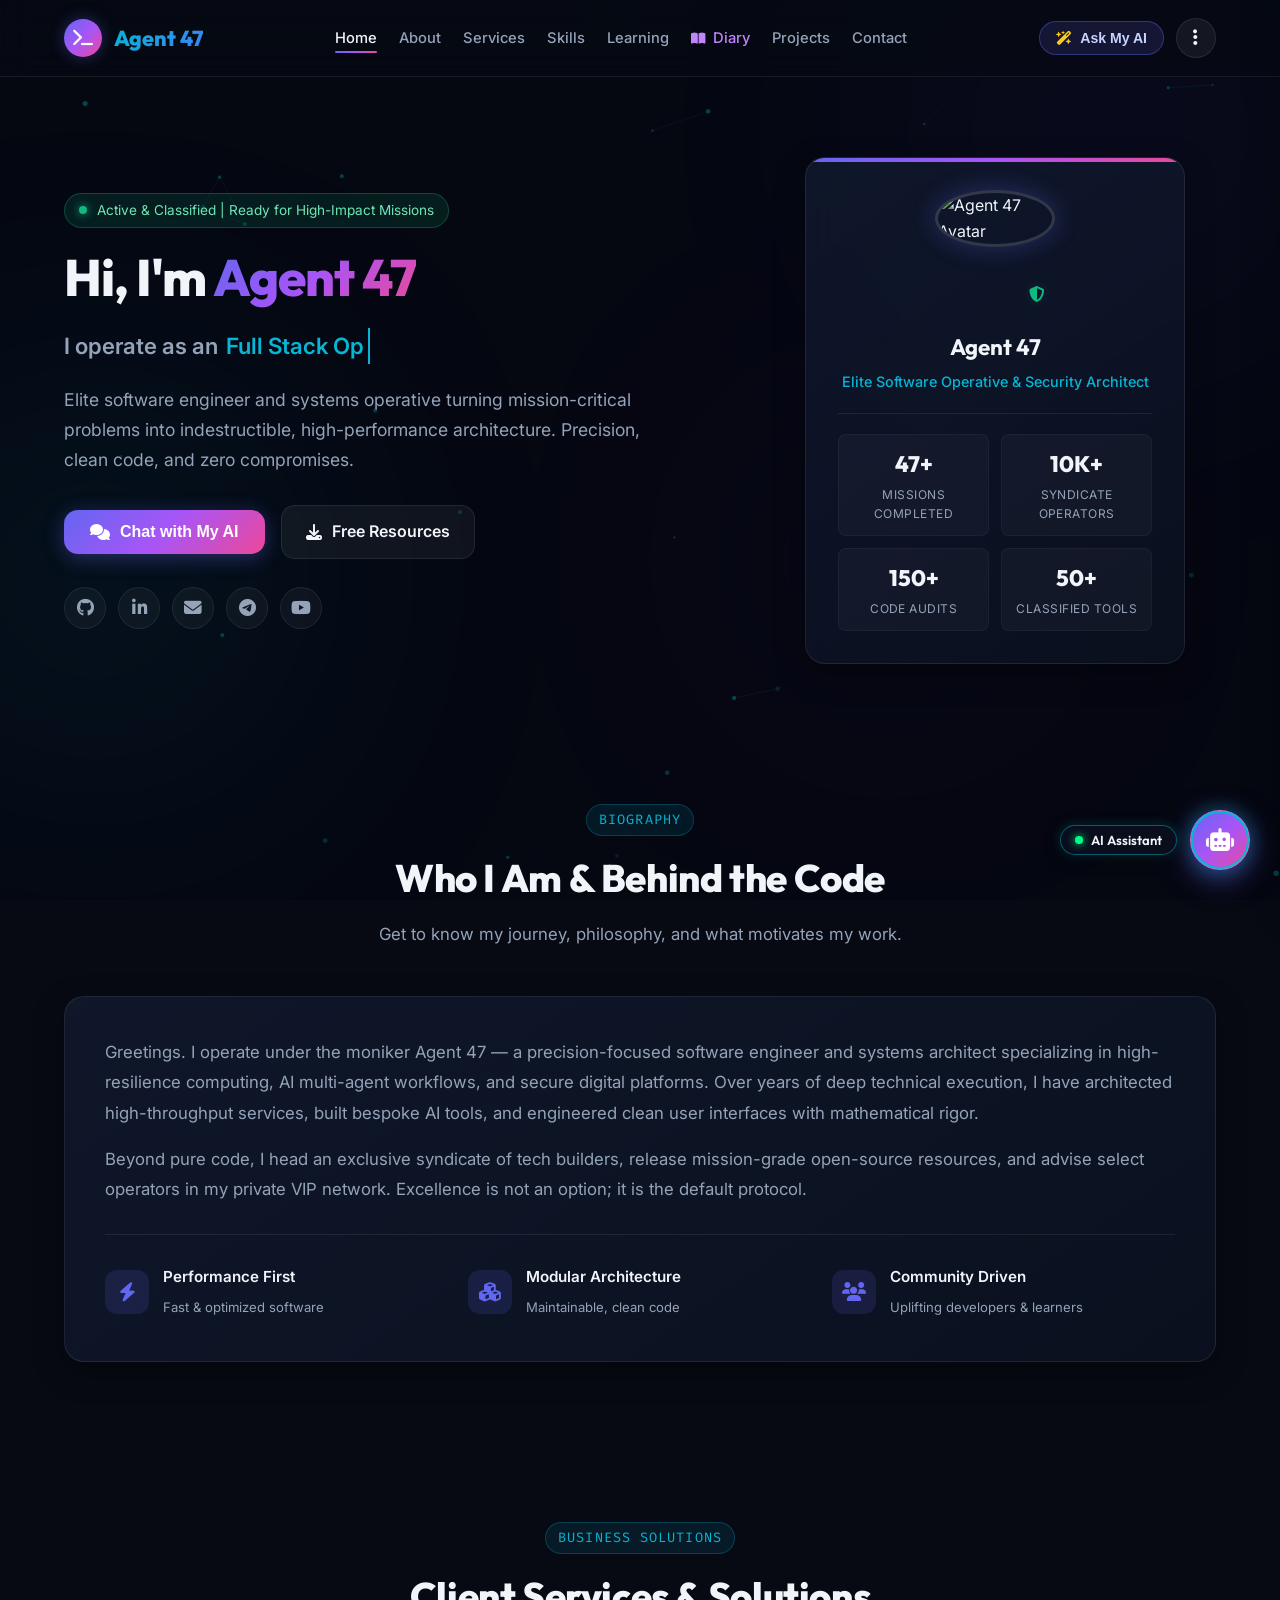
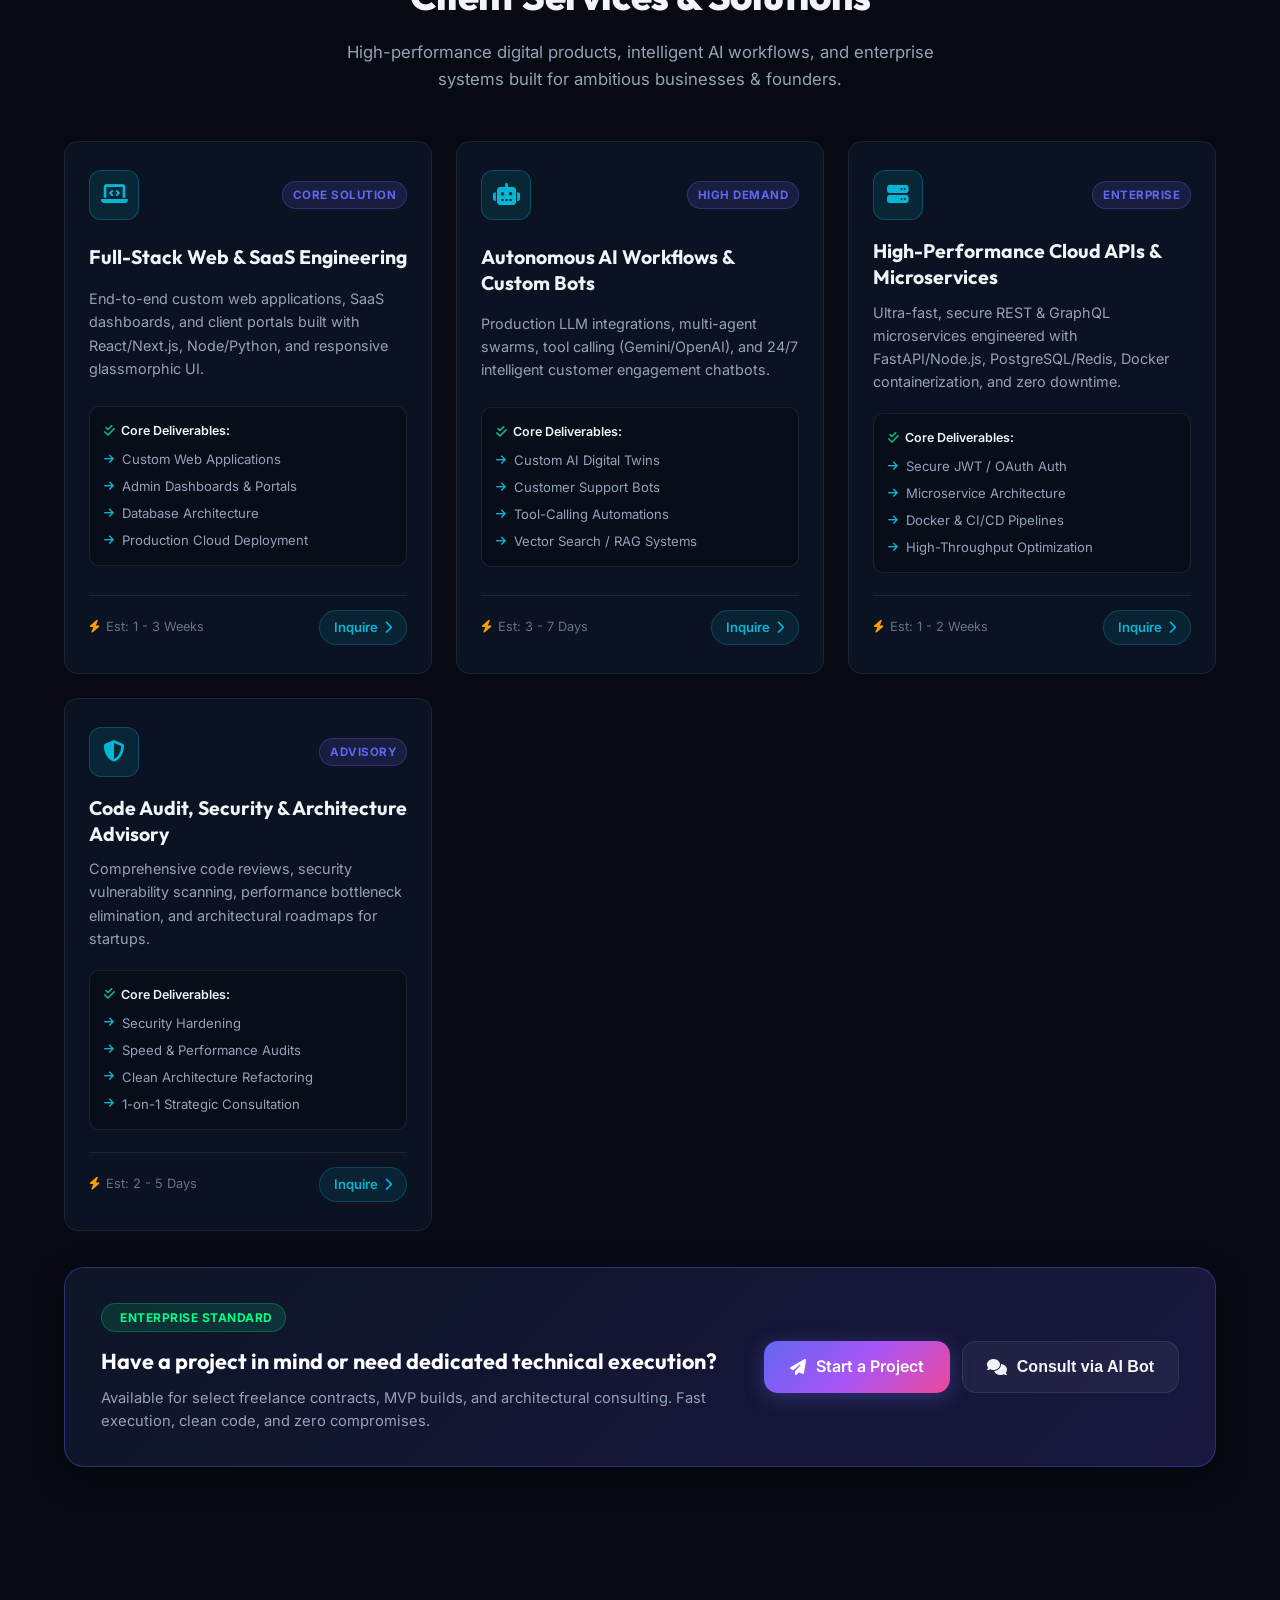
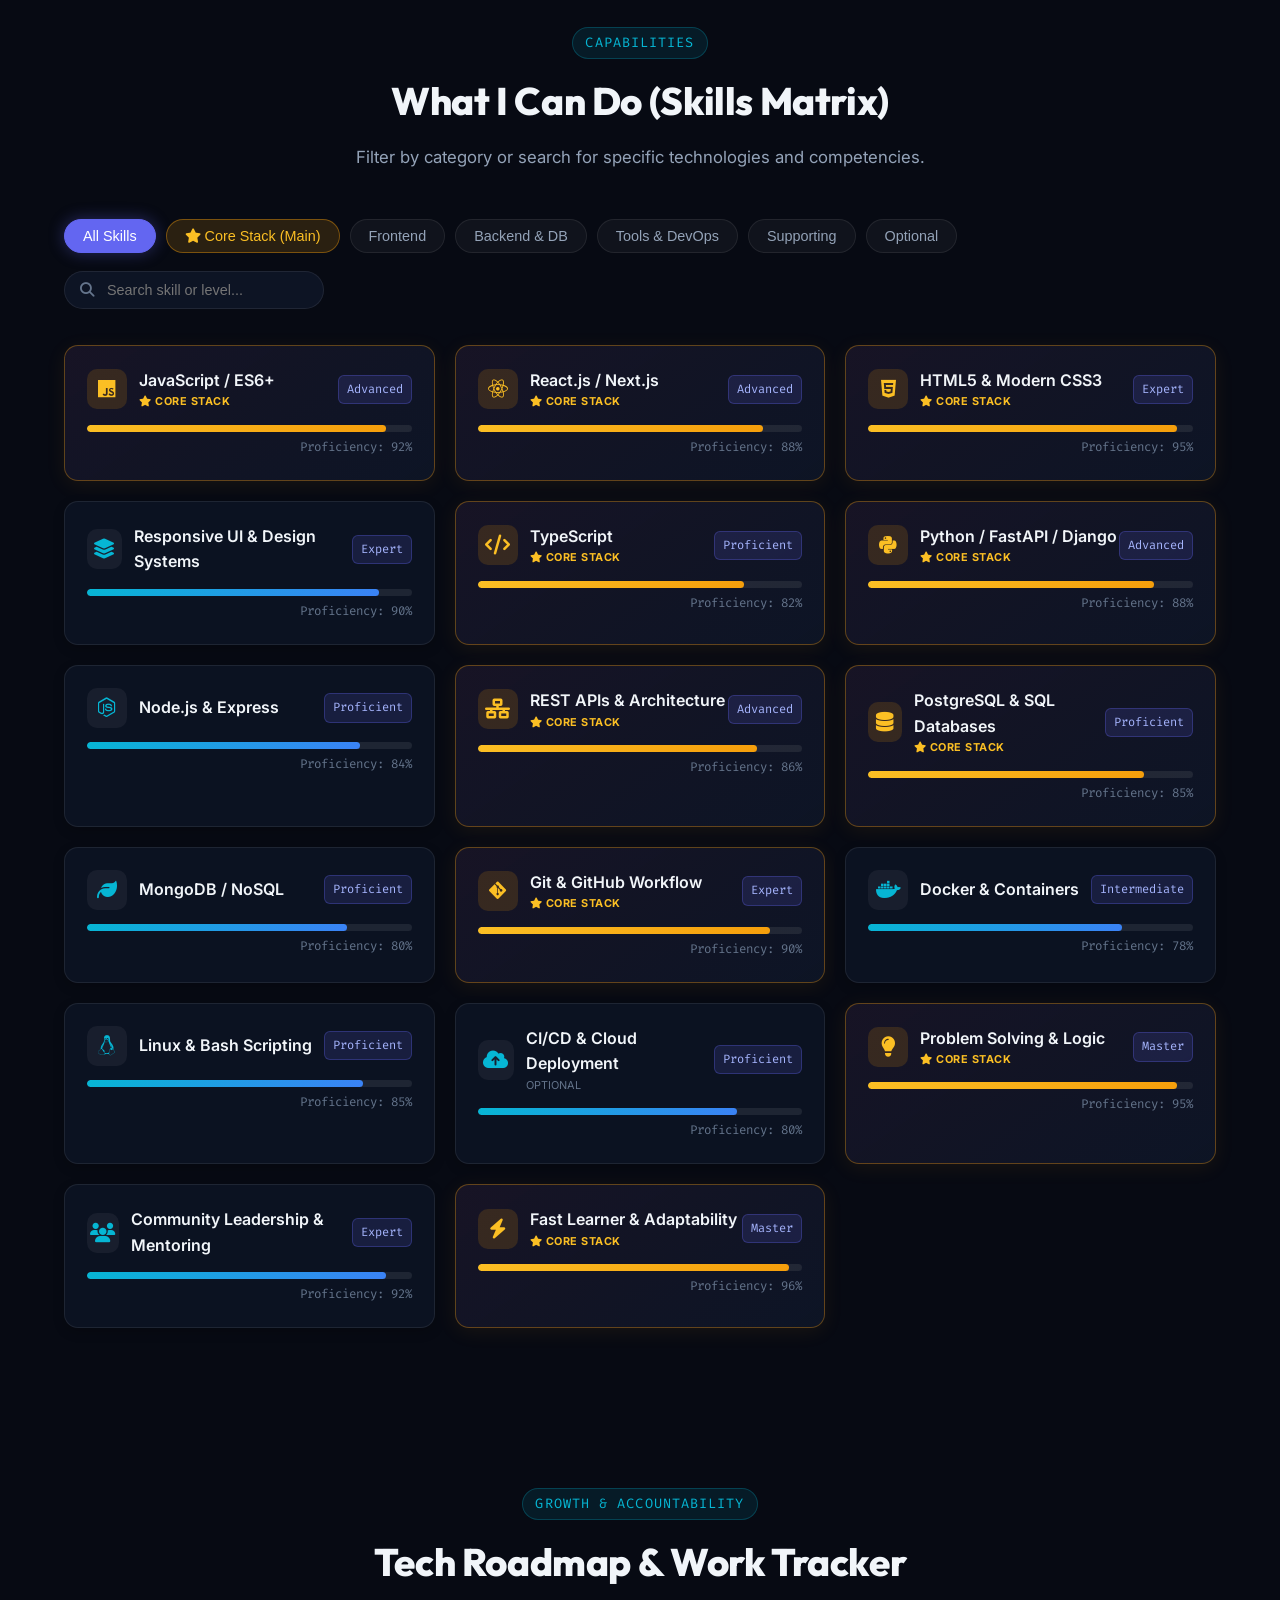
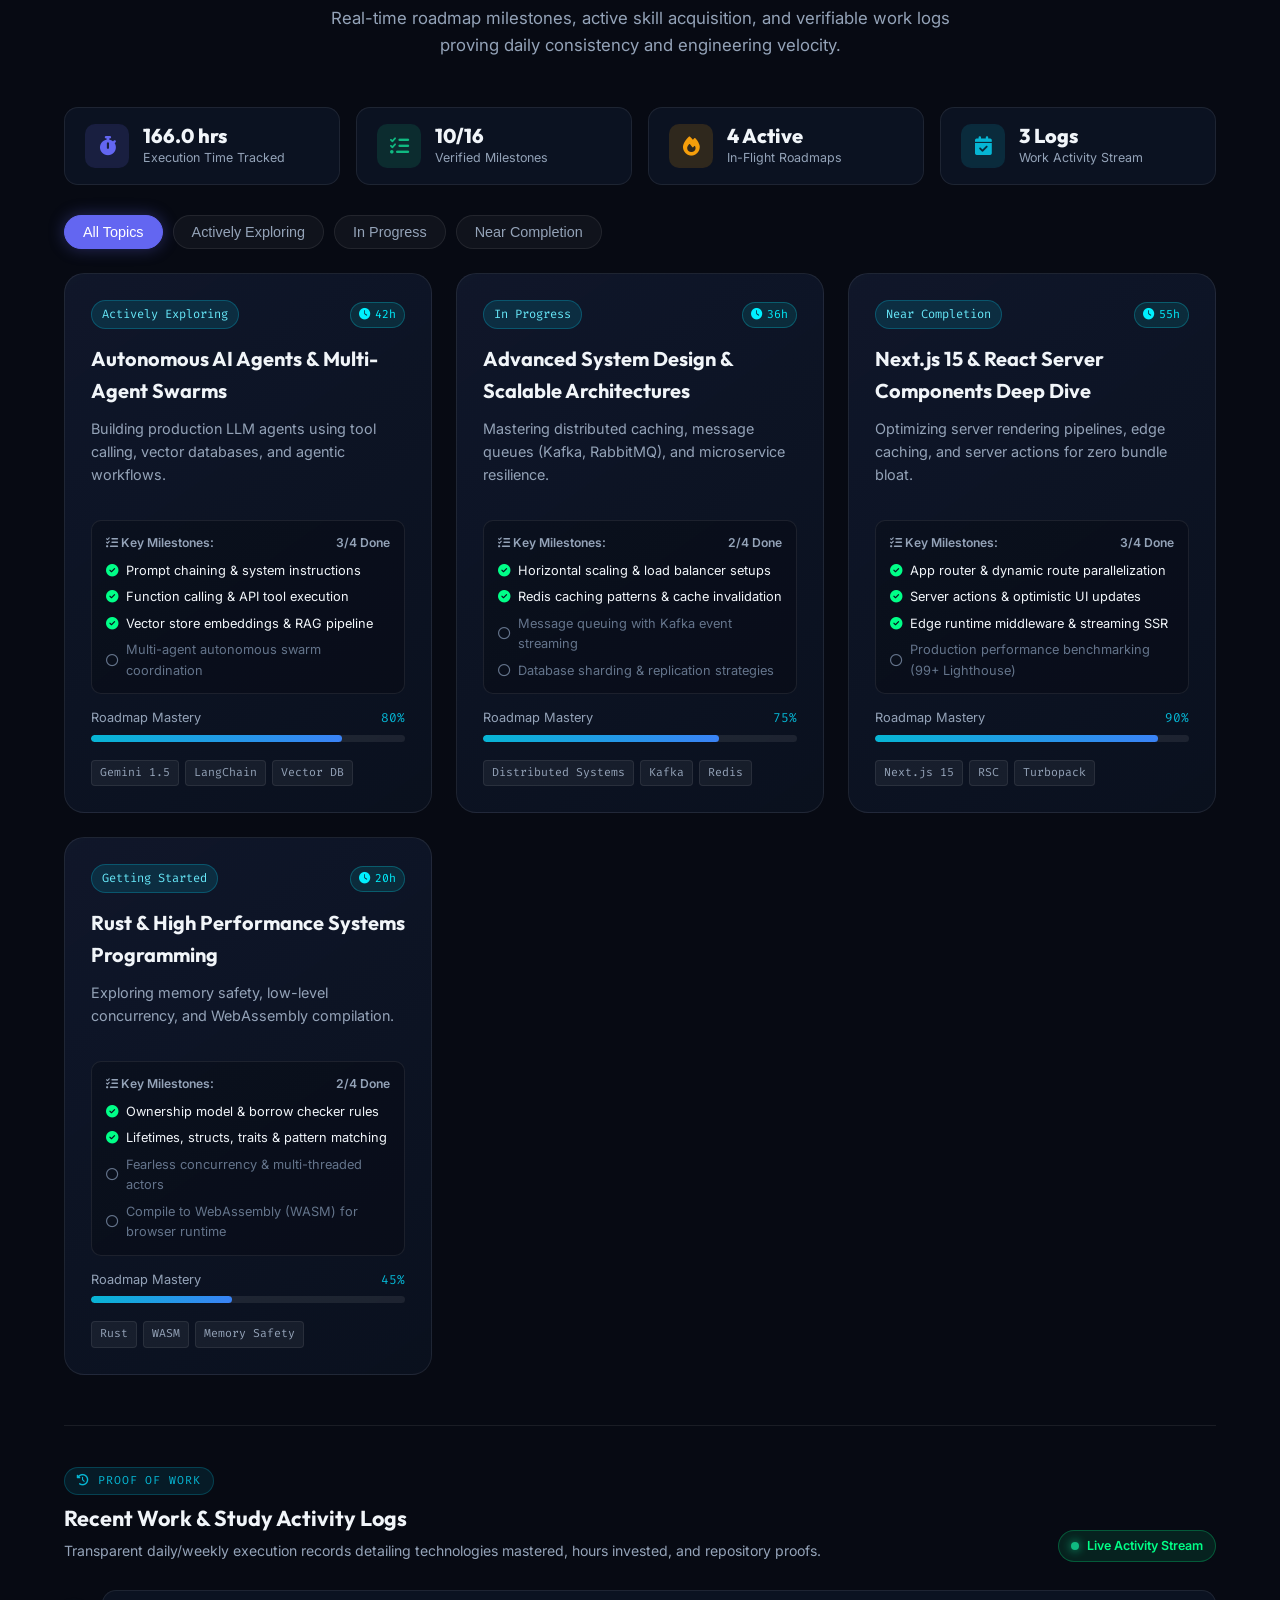
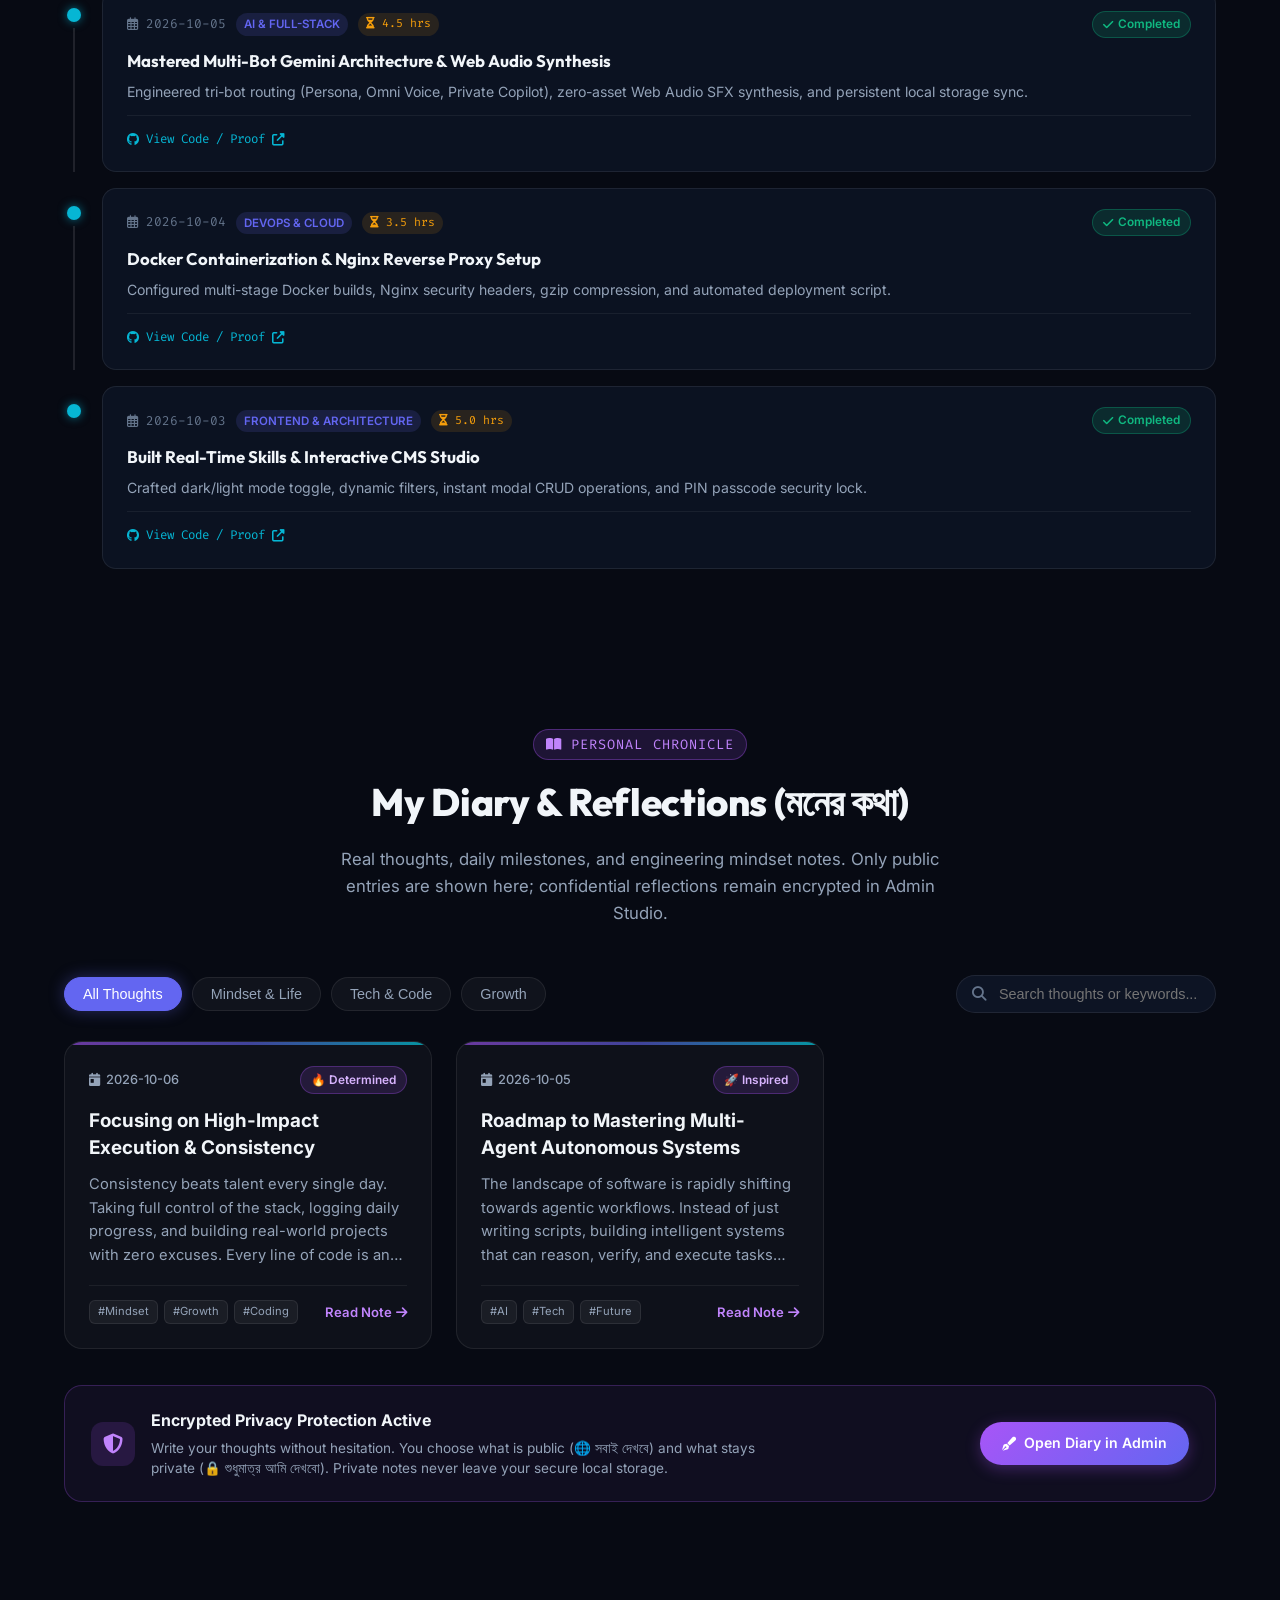
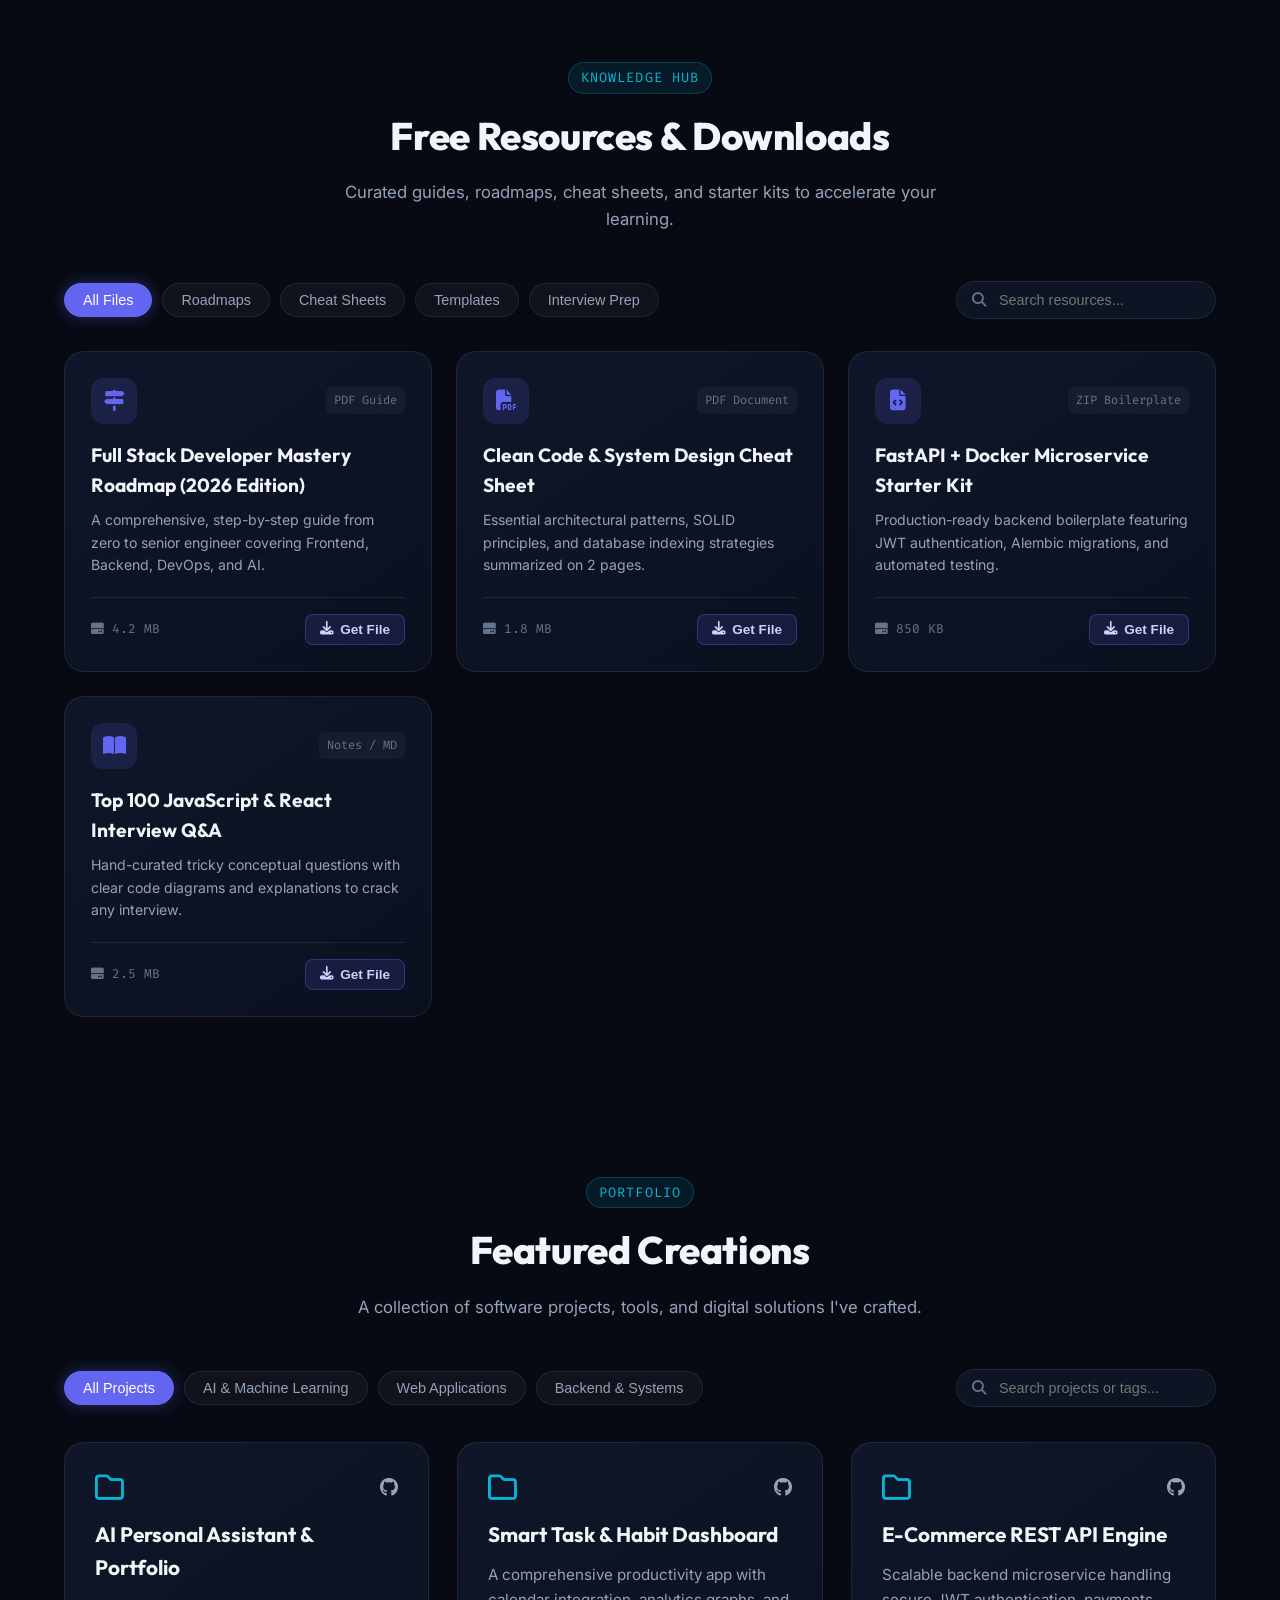
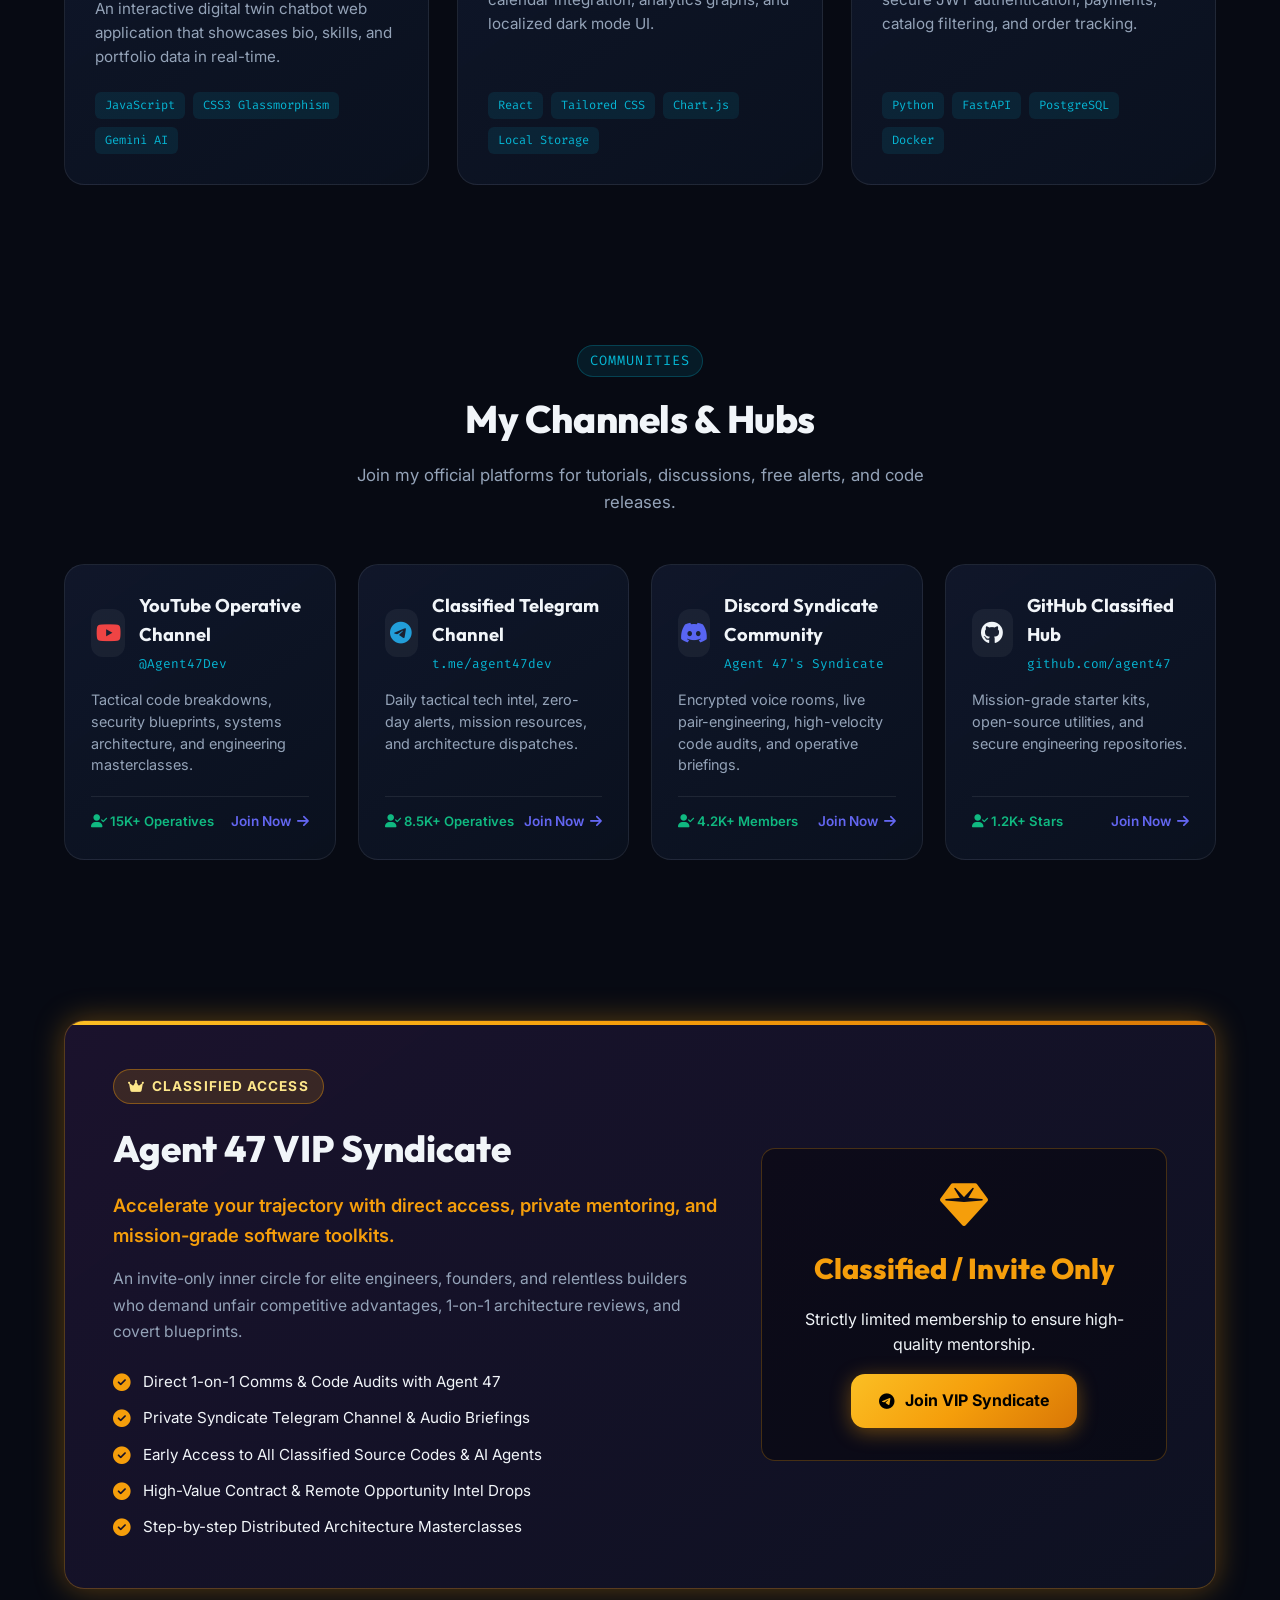
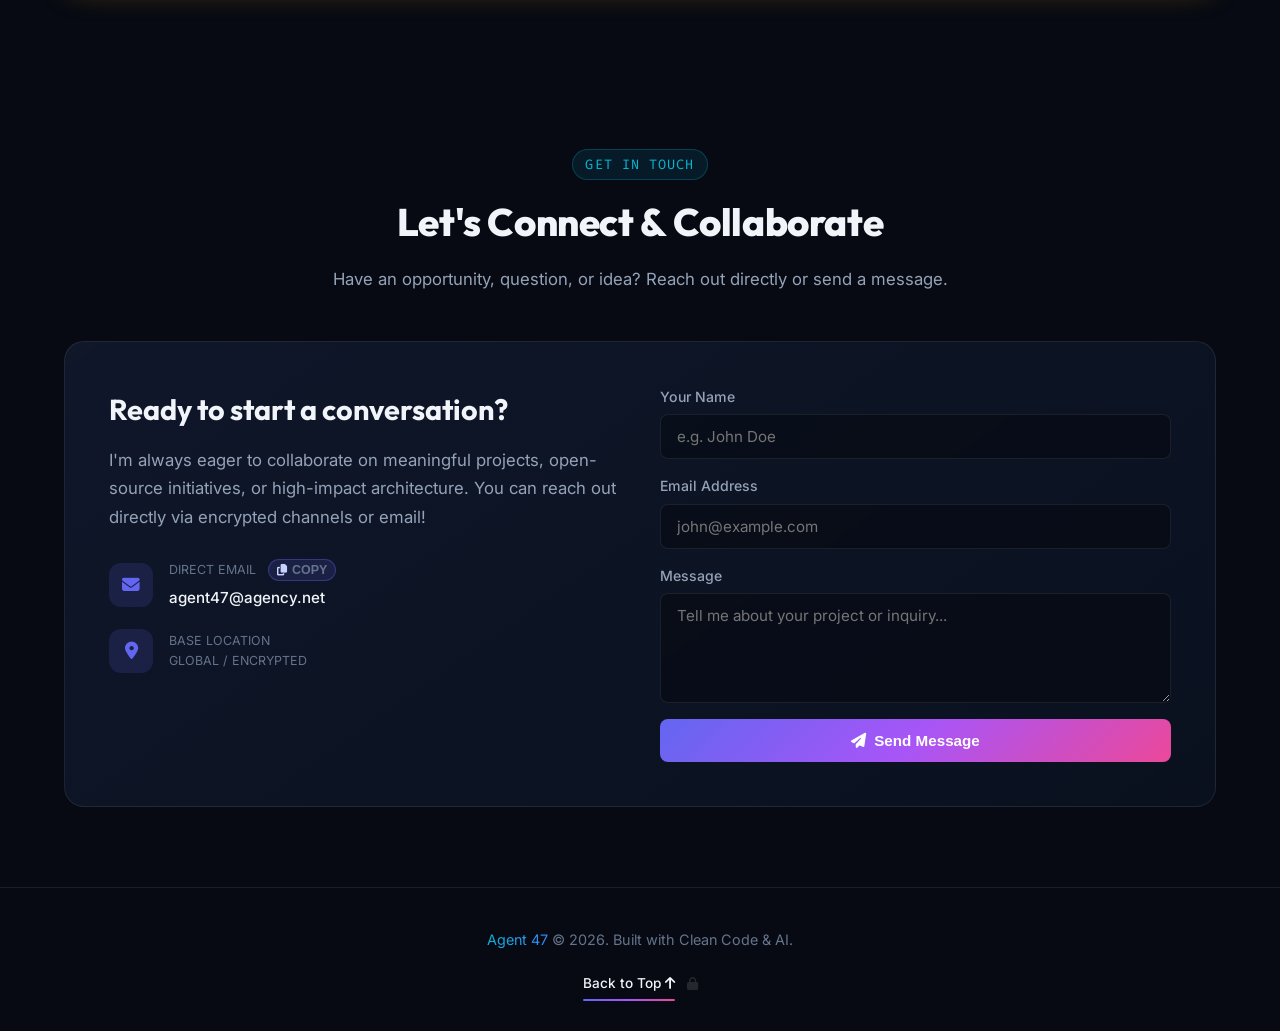
==== commit f2233817: "feat: add AI assistant chatbot with voice recognition, dual modes, and admin styling" ====
--- a/index.html
+++ b/index.html
@@ -8,6 +8,7 @@
   <meta name="theme-color" content="#070a13">
   
   <title>Agent 47 | Elite Operative & Software Architecture</title>
+  <link rel="icon" type="image/svg+xml" href="data:image/svg+xml,%3Csvg xmlns='http://www.w3.org/2000/svg' viewBox='0 0 100 100'%3E%3Crect width='100' height='100' rx='25' fill='%23070a13'/%3E%3Cpath d='M30 35 L50 65 L70 35' stroke='%2300f0ff' stroke-width='9' stroke-linecap='round' stroke-linejoin='round' fill='none'/%3E%3Ccircle cx='50' cy='65' r='6' fill='%236366f1'/%3E%3C/svg%3E">
 
   <!-- Google Fonts & Font Awesome Icons -->
   <link rel="stylesheet" href="https://cdnjs.cloudflare.com/ajax/libs/font-awesome/6.5.1/css/all.min.css" integrity="sha512-DTOQO9RWCH3ppGqcWaEA1BIZOC6xxalwEsw9c2QQeAIftl+Vegovlnee1c9QX4TctnWMn13TZye+giMm8e2LwA==" crossorigin="anonymous" referrerpolicy="no-referrer" />
@@ -21,9 +22,12 @@
   </script>
 
   <!-- Custom Styles -->
-  <link rel="stylesheet" href="css/style.css?v=2.6">
+  <link rel="stylesheet" href="css/style.css?v=3.0">
 </head>
 <body>
+
+  <!-- Futuristic Scroll Reading Progress Bar -->
+  <div class="scroll-progress-bar" id="scroll-progress-bar"></div>
 
   <!-- Cyber Matrix Rain Canvas Background -->
   <canvas id="matrix-canvas"></canvas>
@@ -36,7 +40,7 @@
   </div>
 
   <!-- Navigation Bar -->
-  <header class="navbar">
+  <header class="navbar" id="site-navbar">
     <div class="container nav-container">
       <a href="#" class="brand-logo" id="brand-logo-link">
         <div class="brand-avatar-mini">
@@ -50,28 +54,166 @@
       <ul class="nav-links">
         <li><a href="#hero" class="nav-link active">Home</a></li>
         <li><a href="#about" class="nav-link">About</a></li>
+        <li><a href="#services" class="nav-link">Services</a></li>
         <li><a href="#skills" class="nav-link">Skills</a></li>
         <li><a href="#learning" class="nav-link">Learning</a></li>
-        <li><a href="#resources" class="nav-link">Resources</a></li>
+        <li><a href="#diary" class="nav-link" style="color: #c084fc;"><i class="fas fa-book-open" style="font-size: 0.8rem; margin-right: 4px;"></i> Diary</a></li>
         <li><a href="#projects" class="nav-link">Projects</a></li>
-        <li><a href="#channels" class="nav-link">Channels</a></li>
-        <li><a href="#vip" class="nav-link" style="color: var(--gold); font-weight: 600;"><i class="fas fa-crown"></i> VIP</a></li>
         <li><a href="#contact" class="nav-link">Contact</a></li>
       </ul>
 
       <div class="nav-actions">
-        <!-- Light / Dark Theme Switcher Button -->
-        <button class="theme-toggle-btn" id="theme-toggle-btn" title="Toggle Light / Dark Mode" aria-label="Toggle Light / Dark Mode">
-          <i class="fas fa-moon" id="theme-toggle-icon"></i>
-        </button>
-
+        <!-- Ask AI Digital Twin Trigger Button -->
         <button class="btn-ai-trigger" id="nav-ai-trigger" title="Open AI Digital Twin Chat">
           <i class="fas fa-wand-magic-sparkles sparkle-icon"></i>
           <span>Ask My AI</span>
         </button>
+
+        <!-- 3-Dot Preferences & Quick Menu (Decluttered Header) -->
+        <div class="nav-more-wrapper" id="nav-more-wrapper">
+          <button class="nav-dots-btn" id="nav-dots-btn" aria-label="More Options & Preferences" title="Settings & Quick Hub (3-Dot Menu)">
+            <i class="fas fa-ellipsis-vertical"></i>
+          </button>
+          
+          <div class="nav-more-dropdown" id="nav-dots-dropdown">
+            <div class="nav-dropdown-header">
+              <span class="dropdown-title"><i class="fas fa-sliders-h"></i> Quick Controls</span>
+              <span class="dropdown-badge">v3.5</span>
+            </div>
+
+            <!-- Interactive Quick Toggle Switches -->
+            <div class="dropdown-quick-switches">
+              <button class="dropdown-switch-item" id="sfx-toggle-btn" title="Toggle Cyber Audio SFX (Clicks & Audio Feedback)">
+                <div class="switch-item-left">
+                  <div class="switch-icon-box">
+                    <i class="fas fa-volume-mute" id="sfx-toggle-icon"></i>
+                  </div>
+                  <div class="switch-item-text">
+                    <span class="switch-title">Cyber Audio SFX</span>
+                    <span class="switch-subtitle" id="sfx-status-text">Muted</span>
+                  </div>
+                </div>
+                <span class="switch-pill" id="sfx-pill-badge">OFF</span>
+              </button>
+
+              <button class="dropdown-switch-item" id="theme-toggle-btn" title="Toggle Light / Dark Mode">
+                <div class="switch-item-left">
+                  <div class="switch-icon-box">
+                    <i class="fas fa-moon" id="theme-toggle-icon"></i>
+                  </div>
+                  <div class="switch-item-text">
+                    <span class="switch-title">Appearance Mode</span>
+                    <span class="switch-subtitle" id="theme-status-text">Dark Cyber</span>
+                  </div>
+                </div>
+                <span class="switch-pill" id="theme-pill-badge">DARK</span>
+              </button>
+            </div>
+
+            <div class="nav-dropdown-divider"></div>
+
+            <div class="dropdown-links-list">
+              <a href="#diary" class="dropdown-nav-row" id="dot-link-diary">
+                <div class="nav-row-icon" style="background: rgba(168, 85, 247, 0.15); color: #c084fc;">
+                  <i class="fas fa-book-bookmark"></i>
+                </div>
+                <div class="nav-row-text">
+                  <span class="row-title">My Diary (মনের কথা)</span>
+                  <span class="row-subtitle">Personal reflections & notes</span>
+                </div>
+                <span class="row-badge" style="background: rgba(168, 85, 247, 0.2); color: #d8b4fe;">NEW</span>
+              </a>
+
+              <a href="#vip" class="dropdown-nav-row">
+                <div class="nav-row-icon" style="background: rgba(245, 158, 11, 0.15); color: #fbbf24;">
+                  <i class="fas fa-crown"></i>
+                </div>
+                <div class="nav-row-text">
+                  <span class="row-title">VIP Syndicate Club</span>
+                  <span class="row-subtitle">Invite-only advisory</span>
+                </div>
+                <span class="row-badge" style="background: rgba(245, 158, 11, 0.2); color: #fbbf24;">VIP</span>
+              </a>
+
+              <a href="#resources" class="dropdown-nav-row">
+                <div class="nav-row-icon" style="background: rgba(0, 240, 255, 0.15); color: #00f0ff;">
+                  <i class="fas fa-folder-open"></i>
+                </div>
+                <div class="nav-row-text">
+                  <span class="row-title">Classified Resources</span>
+                  <span class="row-subtitle">Guides & cheat sheets</span>
+                </div>
+              </a>
+
+              <a href="#channels" class="dropdown-nav-row">
+                <div class="nav-row-icon" style="background: rgba(16, 185, 129, 0.15); color: #10b981;">
+                  <i class="fas fa-satellite-dish"></i>
+                </div>
+                <div class="nav-row-text">
+                  <span class="row-title">Tactical Channels</span>
+                  <span class="row-subtitle">Telegram, Discord, YT</span>
+                </div>
+              </a>
+            </div>
+
+            <div class="nav-dropdown-divider"></div>
+
+            <div class="dropdown-footer-action">
+              <a href="admin.html" class="dropdown-admin-link" target="_blank" title="Open Admin CMS Studio">
+                <i class="fas fa-user-shield"></i>
+                <span>Admin Studio (CMS Lock)</span>
+                <i class="fas fa-arrow-up-right-from-square" style="font-size: 0.75rem; margin-left: auto;"></i>
+              </a>
+            </div>
+          </div>
+        </div>
+
+        <!-- Mobile Navigation Hamburger -->
+        <button class="nav-hamburger" id="nav-hamburger" aria-label="Toggle mobile navigation menu" title="Menu">
+          <span></span>
+          <span></span>
+          <span></span>
+        </button>
       </div>
     </div>
   </header>
+
+  <!-- Mobile Navigation Drawer & Backdrop -->
+  <div class="mobile-nav-backdrop" id="mobile-nav-backdrop"></div>
+  <aside class="mobile-nav-drawer" id="mobile-nav-drawer" aria-label="Mobile Navigation">
+    <div class="mobile-nav-header">
+      <div class="brand-logo">
+        <div class="brand-avatar-mini">
+          <i class="fas fa-terminal"></i>
+        </div>
+        <span class="brand-text">Agent 47</span>
+      </div>
+      <button class="mobile-nav-close" id="mobile-nav-close" aria-label="Close mobile menu">
+        <i class="fas fa-times"></i>
+      </button>
+    </div>
+
+    <ul class="mobile-nav-links">
+      <li><a href="#hero" class="mobile-nav-link active"><i class="fas fa-home"></i> Home</a></li>
+      <li><a href="#about" class="mobile-nav-link"><i class="fas fa-user-secret"></i> About</a></li>
+      <li><a href="#services" class="mobile-nav-link"><i class="fas fa-briefcase"></i> Services</a></li>
+      <li><a href="#skills" class="mobile-nav-link"><i class="fas fa-microchip"></i> Skills</a></li>
+      <li><a href="#learning" class="mobile-nav-link"><i class="fas fa-graduation-cap"></i> Learning</a></li>
+      <li><a href="#diary" class="mobile-nav-link" style="color: #c084fc;"><i class="fas fa-book-open"></i> My Diary (মনের কথা)</a></li>
+      <li><a href="#resources" class="mobile-nav-link"><i class="fas fa-folder-open"></i> Resources</a></li>
+      <li><a href="#projects" class="mobile-nav-link"><i class="fas fa-laptop-code"></i> Projects</a></li>
+      <li><a href="#channels" class="mobile-nav-link"><i class="fas fa-satellite-dish"></i> Channels</a></li>
+      <li><a href="#vip" class="mobile-nav-link vip-link"><i class="fas fa-crown"></i> VIP Syndicate</a></li>
+      <li><a href="#contact" class="mobile-nav-link"><i class="fas fa-paper-plane"></i> Contact</a></li>
+    </ul>
+
+    <div class="mobile-nav-footer">
+      <button class="btn-primary" id="mobile-ai-trigger" style="width: 100%; justify-content: center;">
+        <i class="fas fa-wand-magic-sparkles"></i>
+        <span>Chat with My AI</span>
+      </button>
+    </div>
+  </aside>
 
   <!-- ==============================================
        SECTION 1: HERO & BIO (AMI KE)
@@ -191,6 +333,45 @@
   </section>
 
   <!-- ==============================================
+       SECTION: SERVICES & BUSINESS SOLUTIONS (WHAT I BUILD)
+       ============================================== -->
+  <section class="section" id="services">
+    <div class="container">
+      <div class="section-header">
+        <span class="section-tag">Business Solutions</span>
+        <h2 class="section-title">Client Services & Solutions</h2>
+        <p class="section-subtitle">High-performance digital products, intelligent AI workflows, and enterprise systems built for ambitious businesses & founders.</p>
+      </div>
+
+      <!-- Dynamic Services Grid -->
+      <div class="services-grid" id="services-grid">
+        <!-- Rendered dynamically -->
+      </div>
+
+      <!-- Business Value Reassurance Banner -->
+      <div class="business-cta-banner">
+        <div class="business-cta-content">
+          <div class="business-cta-badge">
+            <i class="fas fa-shield-check"></i> Enterprise Standard
+          </div>
+          <h3>Have a project in mind or need dedicated technical execution?</h3>
+          <p>Available for select freelance contracts, MVP builds, and architectural consulting. Fast execution, clean code, and zero compromises.</p>
+        </div>
+        <div class="business-cta-actions">
+          <a href="#contact" class="btn-primary" onclick="CyberSFX.click()">
+            <i class="fas fa-paper-plane"></i>
+            <span>Start a Project</span>
+          </a>
+          <button class="btn-secondary" id="services-ai-consult-btn" onclick="CyberSFX.click()">
+            <i class="fas fa-comments"></i>
+            <span>Consult via AI Bot</span>
+          </button>
+        </div>
+      </div>
+    </div>
+  </section>
+
+  <!-- ==============================================
        SECTION 3: SKILLS MATRIX (KI KI PARI)
        ============================================== -->
   <section class="section" id="skills">
@@ -205,10 +386,12 @@
       <div class="skills-controls">
         <div class="skills-filter-tabs">
           <button class="filter-tab active" data-category="all">All Skills</button>
+          <button class="filter-tab" data-category="core" style="background: rgba(245, 158, 11, 0.15); color: #fbbf24; border-color: rgba(245, 158, 11, 0.4);"><i class="fas fa-star"></i> Core Stack (Main)</button>
           <button class="filter-tab" data-category="frontend">Frontend</button>
           <button class="filter-tab" data-category="backend">Backend & DB</button>
           <button class="filter-tab" data-category="tools">Tools & DevOps</button>
-          <button class="filter-tab" data-category="soft">Soft Skills</button>
+          <button class="filter-tab" data-category="secondary">Supporting</button>
+          <button class="filter-tab" data-category="optional">Optional</button>
         </div>
 
         <div class="skills-search-box">
@@ -225,18 +408,105 @@
   </section>
 
   <!-- ==============================================
-       SECTION 4: CURRENTLY LEARNING (KI KI SIKI)
+       SECTION 4: LEARNING ROADMAP & LIVE WORK TRACKER
        ============================================== -->
   <section class="section" id="learning">
     <div class="container">
       <div class="section-header">
-        <span class="section-tag">Continuous Growth</span>
-        <h2 class="section-title">What I Am Learning (Tech Roadmap)</h2>
-        <p class="section-subtitle">Real-time progress on new technologies, frameworks, and architectural paradigms I'm actively exploring.</p>
-      </div>
-
+        <span class="section-tag">Growth & Accountability</span>
+        <h2 class="section-title">Tech Roadmap & Work Tracker</h2>
+        <p class="section-subtitle">Real-time roadmap milestones, active skill acquisition, and verifiable work logs proving daily consistency and engineering velocity.</p>
+      </div>
+
+      <!-- Quick Metrics Ribbon -->
+      <div class="tracker-metrics-ribbon" id="tracker-metrics-ribbon">
+        <!-- Rendered dynamically -->
+      </div>
+
+      <!-- Roadmap Filters -->
+      <div class="skills-controls" style="margin-bottom: 24px;">
+        <div class="skills-filter-tabs" id="learning-filter-tabs">
+          <button class="filter-tab active" data-learn-cat="all">All Topics</button>
+          <button class="filter-tab" data-learn-cat="exploring">Actively Exploring</button>
+          <button class="filter-tab" data-learn-cat="progress">In Progress</button>
+          <button class="filter-tab" data-learn-cat="near">Near Completion</button>
+        </div>
+      </div>
+
+      <!-- Dynamic Learning Roadmap Grid with Milestones -->
       <div class="learning-grid" id="learning-grid">
         <!-- Rendered dynamically -->
+      </div>
+
+      <!-- LIVE WORK & STUDY LOGS (DAILY PROOF OF WORK) -->
+      <div class="work-logs-section" id="work-logs-section">
+        <div class="work-logs-header">
+          <div>
+            <span class="section-tag" style="font-size: 0.72rem; margin-bottom: 6px;"><i class="fas fa-history"></i> Proof of Work</span>
+            <h3 class="work-logs-title">Recent Work & Study Activity Logs</h3>
+            <p class="work-logs-desc">Transparent daily/weekly execution records detailing technologies mastered, hours invested, and repository proofs.</p>
+          </div>
+          <div class="work-logs-badge">
+            <span class="status-dot"></span>
+            <span>Live Activity Stream</span>
+          </div>
+        </div>
+
+        <div class="work-logs-timeline" id="work-logs-timeline">
+          <!-- Populated dynamically -->
+        </div>
+      </div>
+    </div>
+  </section>
+
+  <!-- ==============================================
+       SECTION: MY DIARY & PERSONAL REFLECTIONS (মনের কথা)
+       ============================================== -->
+  <section class="section" id="diary">
+    <div class="container">
+      <div class="section-header">
+        <span class="section-tag" style="background: rgba(168, 85, 247, 0.15); color: #c084fc; border-color: rgba(168, 85, 247, 0.35);">
+          <i class="fas fa-book-open"></i> Personal Chronicle
+        </span>
+        <h2 class="section-title">My Diary & Reflections (মনের কথা)</h2>
+        <p class="section-subtitle">Real thoughts, daily milestones, and engineering mindset notes. Only public entries are shown here; confidential reflections remain encrypted in Admin Studio.</p>
+      </div>
+
+      <!-- Diary Controls (Tag Filter & Search) -->
+      <div class="diary-controls">
+        <div class="skills-filter-tabs" id="diary-filter-tabs">
+          <button class="filter-tab active" data-diary-tag="all">All Thoughts</button>
+          <button class="filter-tab" data-diary-tag="Mindset">Mindset & Life</button>
+          <button class="filter-tab" data-diary-tag="Tech">Tech & Code</button>
+          <button class="filter-tab" data-diary-tag="Growth">Growth</button>
+        </div>
+
+        <div class="skills-search-box">
+          <i class="fas fa-search skills-search-icon"></i>
+          <input type="text" id="diary-search" class="skills-search-input" placeholder="Search thoughts or keywords..." autocomplete="off">
+        </div>
+      </div>
+
+      <!-- Dynamic Public Diary Grid -->
+      <div class="diary-grid" id="diary-grid">
+        <!-- Rendered dynamically (ONLY isPublic: true) -->
+      </div>
+
+      <!-- Selective Privacy Protocol Card -->
+      <div class="diary-privacy-card">
+        <div class="privacy-card-info">
+          <div class="privacy-icon-badge">
+            <i class="fas fa-shield-halved"></i>
+          </div>
+          <div>
+            <h4 class="privacy-card-title">Encrypted Privacy Protection Active</h4>
+            <p class="privacy-card-desc">Write your thoughts without hesitation. You choose what is public (🌐 সবাই দেখবে) and what stays private (🔒 শুধুমাত্র আমি দেখবো). Private notes never leave your secure local storage.</p>
+          </div>
+        </div>
+        <a href="admin.html" class="diary-write-cta-btn" target="_blank">
+          <i class="fas fa-pen-fancy"></i>
+          <span>Open Diary in Admin</span>
+        </a>
       </div>
     </div>
   </section>
@@ -284,6 +554,21 @@
         <p class="section-subtitle">A collection of software projects, tools, and digital solutions I've crafted.</p>
       </div>
 
+      <!-- Controls: Category Tabs & Real-time Search -->
+      <div class="projects-controls">
+        <div class="skills-filter-tabs" id="projects-filter-tabs">
+          <button class="filter-tab active" data-proj-cat="all">All Projects</button>
+          <button class="filter-tab" data-proj-cat="AI">AI & Machine Learning</button>
+          <button class="filter-tab" data-proj-cat="Web">Web Applications</button>
+          <button class="filter-tab" data-proj-cat="Backend">Backend & Systems</button>
+        </div>
+
+        <div class="skills-search-box">
+          <i class="fas fa-search skills-search-icon"></i>
+          <input type="text" id="projects-search" class="skills-search-input" placeholder="Search projects or tags..." autocomplete="off">
+        </div>
+      </div>
+
       <div class="projects-grid" id="projects-grid">
         <!-- Rendered dynamically -->
       </div>
@@ -366,7 +651,12 @@
                 <i class="fas fa-envelope"></i>
               </div>
               <div class="contact-detail-text">
-                <span>Direct Email</span>
+                <div class="contact-label-row">
+                  <span>Direct Email</span>
+                  <button type="button" class="btn-copy-chip" id="btn-copy-email" title="Copy Email to Clipboard">
+                    <i class="fas fa-copy"></i> <span>Copy</span>
+                  </button>
+                </div>
                 <a href="mailto:agent47@agency.net" id="contact-email-val">agent47@agency.net</a>
               </div>
             </div>
@@ -423,6 +713,32 @@
       </div>
     </div>
   </footer>
+
+  <!-- Floating Back to Top Button -->
+  <button class="back-to-top-btn" id="back-to-top-btn" title="Scroll to Top" aria-label="Scroll to Top">
+    <i class="fas fa-chevron-up"></i>
+  </button>
+
+  <!-- Modal: Read Full Diary Entry -->
+  <div class="diary-modal-backdrop" id="diary-reader-backdrop">
+    <div class="diary-modal-content" id="diary-reader-modal">
+      <div class="diary-modal-header">
+        <div class="diary-modal-meta">
+          <span class="diary-modal-date" id="diary-modal-date"><i class="fas fa-calendar-alt"></i> 2026-10-06</span>
+          <span class="diary-modal-mood" id="diary-modal-mood">🔥 Determined</span>
+        </div>
+        <button class="diary-modal-close" id="diary-modal-close" aria-label="Close modal">
+          <i class="fas fa-times"></i>
+        </button>
+      </div>
+      <h3 class="diary-modal-title" id="diary-modal-title">Entry Title</h3>
+      <div class="diary-modal-tags" id="diary-modal-tags"></div>
+      <div class="diary-modal-body" id="diary-modal-body"></div>
+    </div>
+  </div>
+
+  <!-- Global HUD Toast Container -->
+  <div class="hud-toast-container" id="hud-toast-container"></div>
 
   <!-- Floating AI Assistant Launcher Button -->
   <button class="floating-assistant-btn" id="floating-assistant-btn" title="Open AI Assistant" aria-label="Open AI Assistant">
@@ -459,9 +775,14 @@
           <span id="bot-status-indicator">Online &bull; Ready to help</span>
         </div>
       </div>
-      <button class="chat-close-btn" id="chat-close-btn" title="Close Chat" aria-label="Close Chat">
-        <i class="fas fa-times"></i>
-      </button>
+      <div class="chat-header-actions">
+        <button class="chat-header-btn" id="chat-clear-btn" title="Clear Chat History">
+          <i class="fas fa-trash-alt"></i>
+        </button>
+        <button class="chat-close-btn" id="chat-close-btn" title="Close Chat" aria-label="Close Chat">
+          <i class="fas fa-times"></i>
+        </button>
+      </div>
     </div>
 
     <!-- Message Bubble Stream -->
@@ -490,9 +811,9 @@
   </aside>
 
   <!-- Application Scripts -->
-  <script src="js/cyber-matrix.js?v=2.6"></script>
-  <script src="js/profile-data.js?v=2.6"></script>
-  <script src="js/app.js?v=2.6"></script>
-  <script src="js/assistant.js?v=2.6"></script>
+  <script src="js/cyber-matrix.js?v=3.0"></script>
+  <script src="js/profile-data.js?v=3.0"></script>
+  <script src="js/app.js?v=3.0"></script>
+  <script src="js/assistant.js?v=3.0"></script>
 </body>
 </html>
--- a/css/style.css
+++ b/css/style.css
@@ -2509,25 +2509,2038 @@
   }
 }
 
+/* ==========================================================
+   SCROLL READING PROGRESS BAR (HUD STYLE)
+   ========================================================== */
+.scroll-progress-bar {
+  position: fixed;
+  top: 0;
+  left: 0;
+  height: 3px;
+  width: 0%;
+  background: linear-gradient(90deg, #00f0ff 0%, #6366f1 50%, #a855f7 75%, #ec4899 100%);
+  box-shadow: 0 0 12px rgba(0, 240, 255, 0.8), 0 0 20px rgba(99, 102, 241, 0.5);
+  z-index: 10000;
+  transition: width 0.1s cubic-bezier(0.2, 0.8, 0.4, 1);
+  pointer-events: none;
+}
+
+/* ==========================================================
+   SFX TOGGLE BUTTON
+   ========================================================== */
+.sfx-toggle-btn.active {
+  color: #00ff88;
+  border-color: rgba(0, 255, 136, 0.4);
+  box-shadow: 0 0 15px rgba(0, 255, 136, 0.3);
+}
+
+/* ==========================================================
+   MOBILE HAMBURGER & DRAWER
+   ========================================================== */
+.nav-hamburger {
+  display: none;
+  flex-direction: column;
+  justify-content: space-around;
+  width: 40px;
+  height: 40px;
+  background: rgba(255, 255, 255, 0.06);
+  border: 1px solid var(--bg-card-border);
+  border-radius: var(--radius-sm);
+  padding: 10px 8px;
+  cursor: pointer;
+  z-index: 101;
+  transition: var(--transition);
+}
+
+.nav-hamburger span {
+  display: block;
+  width: 100%;
+  height: 2px;
+  background: var(--text-main);
+  border-radius: 2px;
+  transition: all 0.3s cubic-bezier(0.4, 0, 0.2, 1);
+}
+
+.nav-hamburger:hover {
+  background: rgba(99, 102, 241, 0.2);
+  border-color: var(--primary);
+}
+
+.nav-hamburger.active span:nth-child(1) {
+  transform: translateY(6px) rotate(45deg);
+}
+
+.nav-hamburger.active span:nth-child(2) {
+  opacity: 0;
+  transform: translateX(-10px);
+}
+
+.nav-hamburger.active span:nth-child(3) {
+  transform: translateY(-6px) rotate(-45deg);
+}
+
+.mobile-nav-backdrop {
+  position: fixed;
+  inset: 0;
+  background: rgba(3, 7, 18, 0.7);
+  backdrop-filter: blur(8px);
+  -webkit-backdrop-filter: blur(8px);
+  z-index: 998;
+  opacity: 0;
+  visibility: hidden;
+  transition: opacity 0.3s ease, visibility 0.3s ease;
+}
+
+.mobile-nav-backdrop.open {
+  opacity: 1;
+  visibility: visible;
+}
+
+.mobile-nav-drawer {
+  position: fixed;
+  top: 0;
+  right: -320px;
+  width: 290px;
+  height: 100vh;
+  background: rgba(10, 15, 29, 0.96);
+  backdrop-filter: blur(20px);
+  -webkit-backdrop-filter: blur(20px);
+  border-left: 1px solid var(--bg-card-border);
+  box-shadow: -10px 0 40px rgba(0, 0, 0, 0.7);
+  z-index: 999;
+  display: flex;
+  flex-direction: column;
+  padding: 24px;
+  transition: right 0.35s cubic-bezier(0.4, 0, 0.2, 1);
+}
+
+[data-theme="light"] .mobile-nav-drawer {
+  background: rgba(255, 255, 255, 0.96);
+  border-left-color: rgba(203, 213, 225, 0.85);
+  box-shadow: -10px 0 40px rgba(15, 23, 42, 0.15);
+}
+
+.mobile-nav-drawer.open {
+  right: 0;
+}
+
+.mobile-nav-header {
+  display: flex;
+  align-items: center;
+  justify-content: space-between;
+  padding-bottom: 20px;
+  border-bottom: 1px solid var(--bg-card-border);
+  margin-bottom: 20px;
+}
+
+.mobile-nav-header .brand-logo {
+  gap: 10px;
+  font-size: 1.15rem;
+}
+
+.mobile-nav-close {
+  background: rgba(255, 255, 255, 0.08);
+  border: 1px solid var(--bg-card-border);
+  color: var(--text-muted);
+  width: 34px;
+  height: 34px;
+  border-radius: 50%;
+  display: flex;
+  align-items: center;
+  justify-content: center;
+  cursor: pointer;
+  transition: var(--transition);
+}
+
+.mobile-nav-close:hover {
+  color: #fff;
+  background: var(--primary);
+}
+
+.mobile-nav-links {
+  list-style: none;
+  display: flex;
+  flex-direction: column;
+  gap: 8px;
+  flex: 1;
+  overflow-y: auto;
+  padding: 0;
+  margin: 0;
+}
+
+.mobile-nav-link {
+  display: flex;
+  align-items: center;
+  gap: 12px;
+  padding: 12px 14px;
+  border-radius: var(--radius-sm);
+  color: var(--text-muted);
+  text-decoration: none;
+  font-size: 0.95rem;
+  font-weight: 500;
+  transition: var(--transition);
+  border: 1px solid transparent;
+}
+
+.mobile-nav-link i {
+  width: 20px;
+  text-align: center;
+  color: var(--secondary);
+}
+
+.mobile-nav-link:hover,
+.mobile-nav-link.active {
+  color: #fff;
+  background: rgba(99, 102, 241, 0.15);
+  border-color: rgba(99, 102, 241, 0.35);
+}
+
+.mobile-nav-link.vip-link {
+  color: var(--gold);
+}
+
+.mobile-nav-link.vip-link i {
+  color: var(--gold);
+}
+
+.mobile-nav-footer {
+  padding-top: 16px;
+  border-top: 1px solid var(--bg-card-border);
+}
+
+/* ==========================================================
+   PROJECTS CONTROLS
+   ========================================================== */
+.projects-controls {
+  display: flex;
+  align-items: center;
+  justify-content: space-between;
+  gap: 20px;
+  margin-bottom: 35px;
+  flex-wrap: wrap;
+}
+
+/* ==========================================================
+   COPY EMAIL CHIP
+   ========================================================== */
+.contact-label-row {
+  display: flex;
+  align-items: center;
+  gap: 12px;
+  margin-bottom: 4px;
+}
+
+.btn-copy-chip {
+  background: rgba(99, 102, 241, 0.15);
+  border: 1px solid rgba(99, 102, 241, 0.35);
+  color: #c7d2fe;
+  font-size: 0.72rem;
+  font-weight: 600;
+  padding: 3px 8px;
+  border-radius: var(--radius-full);
+  cursor: pointer;
+  display: inline-flex;
+  align-items: center;
+  gap: 5px;
+  transition: var(--transition);
+}
+
+.btn-copy-chip:hover {
+  background: var(--primary);
+  color: #fff;
+  box-shadow: 0 0 10px var(--primary-glow);
+}
+
+/* ==========================================================
+   FLOATING BACK TO TOP BUTTON
+   ========================================================== */
+.back-to-top-btn {
+  position: fixed;
+  bottom: 30px;
+  left: 30px;
+  width: 46px;
+  height: 46px;
+  border-radius: 50%;
+  background: rgba(15, 23, 42, 0.85);
+  backdrop-filter: blur(12px);
+  -webkit-backdrop-filter: blur(12px);
+  border: 1px solid var(--bg-card-border);
+  color: var(--text-main);
+  display: flex;
+  align-items: center;
+  justify-content: center;
+  font-size: 1.1rem;
+  cursor: pointer;
+  box-shadow: var(--shadow-md);
+  z-index: 90;
+  opacity: 0;
+  visibility: hidden;
+  transform: translateY(15px);
+  transition: all 0.3s cubic-bezier(0.4, 0, 0.2, 1);
+}
+
+[data-theme="light"] .back-to-top-btn {
+  background: rgba(255, 255, 255, 0.9);
+  border-color: rgba(203, 213, 225, 0.85);
+}
+
+.back-to-top-btn.visible {
+  opacity: 1;
+  visibility: visible;
+  transform: translateY(0);
+}
+
+.back-to-top-btn:hover {
+  background: var(--grad-primary);
+  color: #fff;
+  box-shadow: 0 0 20px var(--primary-glow);
+  transform: translateY(-4px);
+}
+
+/* ==========================================================
+   HUD TOAST NOTIFICATION CARDS
+   ========================================================== */
+.hud-toast-container {
+  position: fixed;
+  top: 25px;
+  right: 25px;
+  z-index: 10001;
+  display: flex;
+  flex-direction: column;
+  gap: 12px;
+  pointer-events: none;
+}
+
+.hud-toast {
+  pointer-events: auto;
+  min-width: 290px;
+  max-width: 420px;
+  background: rgba(13, 20, 39, 0.94);
+  backdrop-filter: blur(16px);
+  -webkit-backdrop-filter: blur(16px);
+  border: 1px solid rgba(0, 240, 255, 0.4);
+  box-shadow: 0 10px 30px rgba(0, 0, 0, 0.5), 0 0 20px rgba(0, 240, 255, 0.2);
+  border-radius: var(--radius-sm);
+  padding: 14px 18px;
+  display: flex;
+  align-items: center;
+  gap: 14px;
+  color: #fff;
+  font-size: 0.9rem;
+  font-family: var(--font-body);
+  transform: translateX(50px);
+  opacity: 0;
+  transition: all 0.3s cubic-bezier(0.34, 1.56, 0.64, 1);
+  position: relative;
+  overflow: hidden;
+}
+
+.hud-toast.show {
+  transform: translateX(0);
+  opacity: 1;
+}
+
+.hud-toast::before {
+  content: '';
+  position: absolute;
+  left: 0;
+  top: 0;
+  bottom: 0;
+  width: 4px;
+  background: var(--secondary);
+}
+
+.hud-toast.success::before { background: #00ff88; }
+.hud-toast.warning::before { background: var(--gold); }
+.hud-toast.danger::before { background: #ef4444; }
+
+.hud-toast i {
+  font-size: 1.25rem;
+  color: var(--secondary);
+}
+.hud-toast.success i { color: #00ff88; }
+.hud-toast.warning i { color: var(--gold); }
+.hud-toast.danger i { color: #ef4444; }
+
+[data-theme="light"] .hud-toast {
+  background: rgba(255, 255, 255, 0.96);
+  color: #0f172a;
+  box-shadow: 0 10px 30px rgba(15, 23, 42, 0.15);
+}
+
+/* ==========================================================
+   CHAT HEADER ACTIONS
+   ========================================================== */
+.chat-header-actions {
+  display: flex;
+  align-items: center;
+  gap: 8px;
+}
+
+.chat-header-btn {
+  background: rgba(255, 255, 255, 0.08);
+  border: 1px solid var(--bg-card-border);
+  color: var(--text-dim);
+  width: 32px;
+  height: 32px;
+  border-radius: 50%;
+  display: flex;
+  align-items: center;
+  justify-content: center;
+  cursor: pointer;
+  font-size: 0.85rem;
+  transition: var(--transition);
+}
+
+.chat-header-btn:hover {
+  background: rgba(239, 68, 68, 0.2);
+  border-color: #ef4444;
+  color: #ef4444;
+}
+
+/* ==========================================================
+   MULTI-DEVICE RESPONSIVENESS (320px -> 4K OPTIMIZED)
+   ========================================================== */
+
+/* --- TABLETS & SMALL LAPTOPS (769px -> 1024px) --- */
+@media (max-width: 1024px) {
+  .hero-grid {
+    gap: 36px;
+  }
+
+  .skills-grid {
+    grid-template-columns: repeat(2, 1fr);
+  }
+
+  .learning-grid,
+  .resources-grid,
+  .projects-grid {
+    grid-template-columns: repeat(2, 1fr);
+  }
+
+  .channels-grid {
+    grid-template-columns: repeat(2, 1fr);
+  }
+}
+
+/* --- TABLETS PORTRAIT & LARGE PHONES (max-width: 768px) --- */
 @media (max-width: 768px) {
+  .container {
+    padding: 0 18px;
+  }
+
+  .hero-section {
+    padding: 50px 0 35px;
+  }
+
+  .hero-grid {
+    grid-template-columns: 1fr;
+    gap: 32px;
+  }
+
+  .hero-content {
+    align-items: center;
+    text-align: center;
+  }
+
   .hero-title {
-    font-size: 2.3rem;
+    font-size: clamp(2rem, 6vw, 2.5rem);
+  }
+
+  .hero-roles {
+    justify-content: center;
+  }
+
+  .hero-cta-group {
+    justify-content: center;
+  }
+
+  .hero-card-container {
+    display: flex;
+    justify-content: center;
+    width: 100%;
+  }
+
+  .glass-profile-card {
+    max-width: 440px;
+    width: 100%;
   }
 
   .nav-links {
     display: none;
   }
 
+  .nav-hamburger {
+    display: flex;
+  }
+
+  .btn-ai-trigger {
+    display: none;
+  }
+
+  .section {
+    padding: 60px 0;
+  }
+
+  .section-header {
+    margin-bottom: 35px;
+  }
+
+  .section-title {
+    font-size: clamp(1.6rem, 5vw, 2rem);
+  }
+
   .skills-controls,
-  .resources-controls {
+  .resources-controls,
+  .projects-controls {
     flex-direction: column;
     align-items: stretch;
+    gap: 14px;
+    margin-bottom: 24px;
+  }
+
+  .skills-filter-tabs,
+  #resources-filter-tabs,
+  #projects-filter-tabs {
+    display: flex;
+    overflow-x: auto;
+    -webkit-overflow-scrolling: touch;
+    scrollbar-width: none;
+    gap: 8px;
+    padding-bottom: 6px;
+    width: 100%;
+    flex-wrap: nowrap;
+  }
+
+  .skills-filter-tabs::-webkit-scrollbar,
+  #resources-filter-tabs::-webkit-scrollbar,
+  #projects-filter-tabs::-webkit-scrollbar {
+    display: none;
+  }
+
+  .filter-tab {
+    white-space: nowrap;
+    flex-shrink: 0;
+    padding: 7px 14px;
+    font-size: 0.85rem;
+  }
+
+  .skills-grid {
+    grid-template-columns: 1fr;
+    gap: 16px;
+  }
+
+  .learning-grid,
+  .resources-grid,
+  .projects-grid,
+  .channels-grid {
+    grid-template-columns: 1fr;
+    gap: 18px;
+  }
+
+  .vip-container-box {
+    padding: 28px 20px;
+  }
+
+  .vip-content-grid {
+    grid-template-columns: 1fr;
+    gap: 28px;
+  }
+
+  .vip-action-box {
+    padding: 24px 18px;
+  }
+
+  .contact-wrapper {
+    grid-template-columns: 1fr;
+    gap: 32px;
   }
 
   .chat-drawer {
+    left: 10px;
+    right: 10px;
+    bottom: 80px;
+    width: calc(100vw - 20px);
+    max-height: calc(100vh - 100px);
+    height: 500px;
+  }
+
+  .back-to-top-btn {
+    bottom: 85px;
+    left: 18px;
+    width: 44px;
+    height: 44px;
+  }
+
+  .hud-toast-container {
     right: 15px;
-    bottom: 85px;
-    width: calc(100vw - 30px);
-    height: 480px;
-  }
-}
+    left: 15px;
+    top: 15px;
+  }
+
+  .hud-toast {
+    min-width: 100%;
+  }
+}
+
+/* --- STANDARD & SMALL PHONES (max-width: 480px) --- */
+@media (max-width: 480px) {
+  .container {
+    padding: 0 14px;
+  }
+
+  .navbar .nav-container {
+    height: 66px;
+  }
+
+  .brand-logo {
+    font-size: 1.15rem;
+    gap: 8px;
+  }
+
+  .brand-avatar-mini {
+    width: 32px;
+    height: 32px;
+    font-size: 0.95rem;
+  }
+
+  .nav-actions {
+    gap: 8px;
+  }
+
+  .theme-toggle-btn,
+  .sfx-toggle-btn {
+    width: 36px;
+    height: 36px;
+    font-size: 0.9rem;
+  }
+
+  .hero-section {
+    padding: 40px 0 25px;
+  }
+
+  .hero-title {
+    font-size: clamp(1.75rem, 7.5vw, 2.15rem);
+    line-height: 1.25;
+  }
+
+  .hero-roles {
+    font-size: 0.9rem;
+    flex-wrap: wrap;
+    justify-content: center;
+    gap: 4px;
+  }
+
+  .hero-description {
+    font-size: 0.88rem;
+    line-height: 1.6;
+  }
+
+  .hero-cta-group {
+    flex-direction: column;
+    width: 100%;
+    gap: 10px;
+  }
+
+  .hero-cta-group a,
+  .hero-cta-group button {
+    width: 100%;
+    justify-content: center;
+    padding: 12px 18px;
+    font-size: 0.9rem;
+  }
+
+  .glass-profile-card {
+    padding: 20px 14px;
+    border-radius: var(--radius-md);
+  }
+
+  .profile-avatar-wrap {
+    width: 110px;
+    height: 110px;
+  }
+
+  .profile-metrics-grid {
+    grid-template-columns: 1fr 1fr;
+    gap: 8px;
+  }
+
+  .metric-item {
+    padding: 10px 8px;
+  }
+
+  .metric-number {
+    font-size: 1.25rem;
+  }
+
+  .metric-label {
+    font-size: 0.72rem;
+  }
+
+  .section {
+    padding: 45px 0;
+  }
+
+  .about-card {
+    padding: 20px 14px;
+  }
+
+  .about-highlight-box {
+    grid-template-columns: 1fr;
+    gap: 12px;
+  }
+
+  .skill-card {
+    padding: 16px 14px;
+  }
+
+  .learning-card {
+    padding: 20px 14px;
+  }
+
+  .resource-card {
+    padding: 20px 14px;
+  }
+
+  .project-card {
+    padding: 20px 16px;
+  }
+
+  .channel-card {
+    padding: 18px 14px;
+  }
+
+  .vip-container-box {
+    padding: 20px 14px;
+  }
+
+  .vip-title {
+    font-size: 1.45rem;
+  }
+
+  .vip-price-tag {
+    font-size: 1.15rem;
+  }
+
+  .vip-perk-item {
+    font-size: 0.88rem;
+  }
+
+  .contact-form {
+    padding: 20px 14px;
+  }
+
+  .floating-assistant-btn {
+    bottom: 16px;
+    right: 14px;
+    width: 50px;
+    height: 50px;
+    font-size: 1.25rem;
+  }
+
+  .assistant-btn-label {
+    display: none;
+  }
+
+  .back-to-top-btn {
+    bottom: 16px;
+    left: 14px;
+    width: 42px;
+    height: 42px;
+    font-size: 1rem;
+  }
+
+  .chat-drawer {
+    left: 8px;
+    right: 8px;
+    bottom: 74px;
+    width: calc(100vw - 16px);
+    height: min(490px, calc(100vh - 86px));
+  }
+
+  .chat-header {
+    padding: 12px 14px;
+  }
+
+  .chat-bot-avatar {
+    width: 34px;
+    height: 34px;
+    font-size: 0.95rem;
+  }
+
+  .chat-bot-meta h4 {
+    font-size: 0.85rem;
+  }
+
+  .chat-input-bar {
+    padding: 8px 10px;
+    gap: 6px;
+  }
+
+  .chat-voice-btn,
+  .chat-send-btn {
+    width: 36px;
+    height: 36px;
+    font-size: 0.85rem;
+  }
+}
+
+/* --- ULTRA-COMPACT / FOLD SCREENS (max-width: 360px) --- */
+@media (max-width: 360px) {
+  .container {
+    padding: 0 10px;
+  }
+
+  .hero-title {
+    font-size: 1.65rem;
+  }
+
+  .status-badge {
+    font-size: 0.75rem;
+    padding: 4px 10px;
+  }
+
+  .profile-avatar-wrap {
+    width: 90px;
+    height: 90px;
+  }
+
+  .profile-metrics-grid {
+    grid-template-columns: 1fr;
+    gap: 6px;
+  }
+
+  .chat-mode-tab {
+    font-size: 0.72rem;
+    padding: 5px 6px;
+  }
+}
+
+/* ==========================================================
+   SERVICES & BUSINESS SOLUTIONS STYLES
+   ========================================================== */
+.services-grid {
+  display: grid;
+  grid-template-columns: repeat(auto-fill, minmax(280px, 1fr));
+  gap: 24px;
+  margin-bottom: 36px;
+}
+
+.service-card {
+  background: var(--bg-card);
+  border: 1px solid var(--bg-card-border);
+  border-radius: var(--radius-md);
+  padding: 28px 24px;
+  display: flex;
+  flex-direction: column;
+  justify-content: space-between;
+  backdrop-filter: blur(14px);
+  transition: var(--transition);
+  position: relative;
+  overflow: hidden;
+}
+
+.service-card::before {
+  content: '';
+  position: absolute;
+  top: 0;
+  left: 0;
+  right: 0;
+  height: 2px;
+  background: linear-gradient(90deg, transparent, var(--secondary), transparent);
+  opacity: 0;
+  transition: opacity 0.3s ease;
+}
+
+.service-card:hover {
+  transform: translateY(-6px);
+  border-color: var(--secondary);
+  box-shadow: 0 12px 30px rgba(6, 182, 212, 0.18);
+}
+
+.service-card:hover::before {
+  opacity: 1;
+}
+
+.service-card-header {
+  display: flex;
+  justify-content: space-between;
+  align-items: center;
+  margin-bottom: 18px;
+}
+
+.service-icon-wrap {
+  width: 50px;
+  height: 50px;
+  border-radius: 12px;
+  background: rgba(6, 182, 212, 0.12);
+  border: 1px solid rgba(6, 182, 212, 0.3);
+  display: flex;
+  align-items: center;
+  justify-content: center;
+  color: var(--secondary);
+  font-size: 1.35rem;
+}
+
+.service-badge {
+  font-size: 0.72rem;
+  font-weight: 700;
+  letter-spacing: 0.5px;
+  text-transform: uppercase;
+  padding: 4px 10px;
+  border-radius: var(--radius-full);
+  background: rgba(99, 102, 241, 0.15);
+  color: var(--primary);
+  border: 1px solid rgba(99, 102, 241, 0.3);
+}
+
+.service-title {
+  font-family: var(--font-heading);
+  font-size: 1.22rem;
+  font-weight: 700;
+  color: var(--text-main);
+  margin-bottom: 10px;
+  line-height: 1.35;
+}
+
+.service-desc {
+  font-size: 0.9rem;
+  color: var(--text-muted);
+  line-height: 1.6;
+  margin-bottom: 20px;
+}
+
+.service-deliverables {
+  background: rgba(0, 0, 0, 0.22);
+  border: 1px solid var(--bg-card-border);
+  border-radius: 10px;
+  padding: 14px;
+  margin-bottom: 22px;
+}
+
+.service-deliverables-title {
+  font-size: 0.78rem;
+  font-weight: 600;
+  color: var(--text-main);
+  margin-bottom: 8px;
+  display: flex;
+  align-items: center;
+  gap: 6px;
+}
+
+.service-deliverables-title i {
+  color: var(--success);
+}
+
+.service-deliverables-list {
+  list-style: none;
+  padding: 0;
+  margin: 0;
+  display: flex;
+  flex-direction: column;
+  gap: 6px;
+}
+
+.service-deliverables-list li {
+  font-size: 0.82rem;
+  color: var(--text-muted);
+  display: flex;
+  align-items: center;
+  gap: 8px;
+}
+
+.service-deliverables-list li i {
+  font-size: 0.7rem;
+  color: var(--secondary);
+}
+
+.service-footer {
+  display: flex;
+  justify-content: space-between;
+  align-items: center;
+  padding-top: 14px;
+  border-top: 1px solid var(--bg-card-border);
+}
+
+.service-turnaround {
+  font-size: 0.8rem;
+  color: var(--text-dim);
+  display: flex;
+  align-items: center;
+  gap: 6px;
+}
+
+.service-turnaround i {
+  color: var(--gold);
+}
+
+.btn-service-inquire {
+  display: inline-flex;
+  align-items: center;
+  gap: 6px;
+  font-size: 0.82rem;
+  font-weight: 600;
+  color: var(--secondary);
+  text-decoration: none;
+  padding: 6px 14px;
+  border-radius: var(--radius-full);
+  background: rgba(6, 182, 212, 0.1);
+  border: 1px solid rgba(6, 182, 212, 0.25);
+  transition: var(--transition);
+}
+
+.btn-service-inquire:hover {
+  background: var(--secondary);
+  color: #000;
+  transform: translateX(3px);
+}
+
+/* Business CTA Banner */
+.business-cta-banner {
+  background: linear-gradient(135deg, rgba(15, 23, 42, 0.9) 0%, rgba(30, 27, 75, 0.8) 100%);
+  border: 1px solid rgba(99, 102, 241, 0.35);
+  border-radius: var(--radius-lg);
+  padding: 32px 36px;
+  display: flex;
+  align-items: center;
+  justify-content: space-between;
+  gap: 28px;
+  box-shadow: 0 10px 30px rgba(0, 0, 0, 0.3);
+  margin-top: 20px;
+}
+
+.business-cta-content {
+  flex: 1;
+}
+
+.business-cta-badge {
+  display: inline-flex;
+  align-items: center;
+  gap: 6px;
+  font-size: 0.75rem;
+  font-weight: 700;
+  text-transform: uppercase;
+  letter-spacing: 0.5px;
+  color: #00ff88;
+  background: rgba(0, 255, 136, 0.12);
+  padding: 4px 12px;
+  border-radius: var(--radius-full);
+  margin-bottom: 12px;
+  border: 1px solid rgba(0, 255, 136, 0.25);
+}
+
+.business-cta-content h3 {
+  font-family: var(--font-heading);
+  font-size: 1.35rem;
+  font-weight: 700;
+  color: #fff;
+  margin-bottom: 8px;
+}
+
+.business-cta-content p {
+  font-size: 0.92rem;
+  color: var(--text-muted);
+  line-height: 1.6;
+  max-width: 650px;
+}
+
+.business-cta-actions {
+  display: flex;
+  gap: 12px;
+  flex-shrink: 0;
+}
+
+@media (max-width: 868px) {
+  .business-cta-banner {
+    flex-direction: column;
+    align-items: flex-start;
+    padding: 24px;
+  }
+  .business-cta-actions {
+    width: 100%;
+    flex-direction: column;
+  }
+  .business-cta-actions .btn-primary,
+  .business-cta-actions .btn-secondary {
+    width: 100%;
+    justify-content: center;
+  }
+}
+
+/* ==========================================================
+   WORK TRACKER & LEARNING ROADMAP STYLES
+   ========================================================== */
+.tracker-metrics-ribbon {
+  display: grid;
+  grid-template-columns: repeat(auto-fit, minmax(200px, 1fr));
+  gap: 16px;
+  margin-bottom: 30px;
+}
+
+.tracker-metric-chip {
+  background: var(--bg-card);
+  border: 1px solid var(--bg-card-border);
+  border-radius: var(--radius-md);
+  padding: 16px 20px;
+  display: flex;
+  align-items: center;
+  gap: 14px;
+  backdrop-filter: blur(12px);
+  transition: var(--transition);
+}
+
+.tracker-metric-chip:hover {
+  border-color: var(--secondary);
+  transform: translateY(-2px);
+}
+
+.metric-chip-icon {
+  width: 44px;
+  height: 44px;
+  border-radius: 10px;
+  display: flex;
+  align-items: center;
+  justify-content: center;
+  font-size: 1.2rem;
+  flex-shrink: 0;
+}
+
+.icon-hours { background: rgba(99, 102, 241, 0.15); color: var(--primary); }
+.icon-milestones { background: rgba(16, 185, 129, 0.15); color: var(--success); }
+.icon-velocity { background: rgba(245, 158, 11, 0.15); color: var(--gold); }
+.icon-streak { background: rgba(6, 182, 212, 0.15); color: var(--secondary); }
+
+.metric-chip-info {
+  display: flex;
+  flex-direction: column;
+}
+
+.chip-val {
+  font-family: var(--font-heading);
+  font-size: 1.25rem;
+  font-weight: 800;
+  color: var(--text-main);
+  line-height: 1.2;
+}
+
+.chip-lbl {
+  font-size: 0.78rem;
+  color: var(--text-muted);
+}
+
+/* Milestones inside Learning Cards */
+.learning-hours-badge {
+  font-size: 0.72rem;
+  font-family: var(--font-code);
+  color: #00f0ff;
+  background: rgba(0, 240, 255, 0.1);
+  padding: 3px 8px;
+  border-radius: var(--radius-full);
+  border: 1px solid rgba(0, 240, 255, 0.25);
+  display: inline-flex;
+  align-items: center;
+  gap: 4px;
+}
+
+.learning-milestones-box {
+  background: rgba(0, 0, 0, 0.2);
+  border: 1px solid var(--bg-card-border);
+  border-radius: 10px;
+  padding: 12px 14px;
+  margin: 14px 0;
+}
+
+.milestones-header-label {
+  display: flex;
+  justify-content: space-between;
+  align-items: center;
+  font-size: 0.76rem;
+  font-weight: 600;
+  color: var(--text-muted);
+  margin-bottom: 8px;
+}
+
+.milestones-list {
+  list-style: none;
+  padding: 0;
+  margin: 0;
+  display: flex;
+  flex-direction: column;
+  gap: 6px;
+}
+
+.milestone-item {
+  font-size: 0.8rem;
+  display: flex;
+  align-items: center;
+  gap: 8px;
+  color: var(--text-dim);
+  transition: var(--transition);
+}
+
+.milestone-item i {
+  font-size: 0.78rem;
+}
+
+.milestone-item.completed {
+  color: var(--text-main);
+}
+
+.milestone-item.completed i {
+  color: #00ff88;
+}
+
+/* Work Logs Timeline */
+.work-logs-section {
+  margin-top: 50px;
+  padding-top: 40px;
+  border-top: 1px solid var(--bg-card-border);
+}
+
+.work-logs-header {
+  display: flex;
+  justify-content: space-between;
+  align-items: flex-end;
+  margin-bottom: 28px;
+}
+
+.work-logs-title {
+  font-family: var(--font-heading);
+  font-size: 1.35rem;
+  font-weight: 700;
+  color: var(--text-main);
+  margin-bottom: 4px;
+}
+
+.work-logs-desc {
+  font-size: 0.88rem;
+  color: var(--text-muted);
+}
+
+.work-logs-badge {
+  display: inline-flex;
+  align-items: center;
+  gap: 8px;
+  font-size: 0.78rem;
+  font-weight: 600;
+  color: #00ff88;
+  background: rgba(0, 255, 136, 0.1);
+  padding: 5px 12px;
+  border-radius: var(--radius-full);
+  border: 1px solid rgba(0, 255, 136, 0.25);
+}
+
+.work-logs-timeline {
+  display: flex;
+  flex-direction: column;
+  gap: 16px;
+}
+
+.work-log-item {
+  display: flex;
+  gap: 18px;
+  position: relative;
+}
+
+.log-indicator {
+  display: flex;
+  flex-direction: column;
+  align-items: center;
+  width: 20px;
+  flex-shrink: 0;
+}
+
+.log-dot {
+  width: 14px;
+  height: 14px;
+  border-radius: 50%;
+  background: var(--secondary);
+  box-shadow: 0 0 10px rgba(6, 182, 212, 0.6);
+  margin-top: 18px;
+  flex-shrink: 0;
+}
+
+.log-line {
+  width: 2px;
+  flex: 1;
+  background: rgba(255, 255, 255, 0.1);
+  margin-top: 6px;
+}
+
+.work-log-card {
+  flex: 1;
+  background: var(--bg-card);
+  border: 1px solid var(--bg-card-border);
+  border-radius: var(--radius-md);
+  padding: 20px 24px;
+  backdrop-filter: blur(12px);
+  transition: var(--transition);
+}
+
+.work-log-card:hover {
+  border-color: var(--primary);
+  transform: translateY(-2px);
+  box-shadow: 0 8px 24px rgba(0, 0, 0, 0.25);
+}
+
+.work-log-card-header {
+  display: flex;
+  justify-content: space-between;
+  align-items: center;
+  margin-bottom: 10px;
+  flex-wrap: wrap;
+  gap: 8px;
+}
+
+.log-meta {
+  display: flex;
+  align-items: center;
+  gap: 10px;
+  flex-wrap: wrap;
+}
+
+.log-date {
+  font-family: var(--font-code);
+  font-size: 0.8rem;
+  color: var(--text-dim);
+}
+
+.log-category-pill {
+  font-size: 0.72rem;
+  font-weight: 600;
+  text-transform: uppercase;
+  padding: 2px 8px;
+  border-radius: var(--radius-full);
+  background: rgba(99, 102, 241, 0.15);
+  color: var(--primary);
+}
+
+.log-hours-pill {
+  font-family: var(--font-code);
+  font-size: 0.72rem;
+  color: var(--gold);
+  background: rgba(245, 158, 11, 0.12);
+  padding: 2px 8px;
+  border-radius: var(--radius-full);
+}
+
+.log-status-badge {
+  font-size: 0.74rem;
+  font-weight: 600;
+  display: inline-flex;
+  align-items: center;
+  gap: 5px;
+  padding: 3px 10px;
+  border-radius: var(--radius-full);
+}
+
+.status-completed {
+  background: rgba(16, 185, 129, 0.15);
+  color: #10b981;
+  border: 1px solid rgba(16, 185, 129, 0.3);
+}
+
+.status-wip {
+  background: rgba(245, 158, 11, 0.15);
+  color: #f59e0b;
+  border: 1px solid rgba(245, 158, 11, 0.3);
+}
+
+.work-log-title {
+  font-family: var(--font-heading);
+  font-size: 1.05rem;
+  font-weight: 700;
+  color: var(--text-main);
+  margin-bottom: 6px;
+}
+
+.work-log-desc {
+  font-size: 0.88rem;
+  color: var(--text-muted);
+  line-height: 1.55;
+  margin-bottom: 12px;
+}
+
+.work-log-proof {
+  padding-top: 10px;
+  border-top: 1px solid rgba(255, 255, 255, 0.06);
+}
+
+.btn-proof-link {
+  display: inline-flex;
+  align-items: center;
+  gap: 7px;
+  font-size: 0.78rem;
+  font-family: var(--font-code);
+  color: var(--secondary);
+  text-decoration: none;
+  transition: var(--transition);
+}
+
+.btn-proof-link:hover {
+  color: #fff;
+  text-decoration: underline;
+}
+
+/* Core Arsenal Highlight */
+.skill-card-core {
+  border-color: rgba(245, 158, 11, 0.35) !important;
+  background: linear-gradient(145deg, rgba(30, 25, 45, 0.7) 0%, rgba(15, 23, 42, 0.8) 100%) !important;
+  box-shadow: 0 4px 20px rgba(245, 158, 11, 0.08);
+}
+
+.skill-card-core:hover {
+  border-color: #fbbf24 !important;
+  box-shadow: 0 10px 30px rgba(245, 158, 11, 0.22) !important;
+  transform: translateY(-4px);
+}
+
+/* ==========================================================
+   3-DOT DECLUTTERED PREFERENCES & QUICK HUB MENU
+   ========================================================== */
+.nav-more-wrapper {
+  position: relative;
+  display: inline-flex;
+  align-items: center;
+}
+
+.nav-dots-btn {
+  width: 40px;
+  height: 40px;
+  border-radius: 50%;
+  background: rgba(255, 255, 255, 0.06);
+  border: 1px solid var(--bg-card-border);
+  color: var(--text-main);
+  display: flex;
+  align-items: center;
+  justify-content: center;
+  cursor: pointer;
+  font-size: 1.15rem;
+  transition: all 0.25s cubic-bezier(0.16, 1, 0.3, 1);
+  outline: none;
+}
+
+.nav-dots-btn:hover,
+.nav-dots-btn.active {
+  background: rgba(0, 240, 255, 0.14);
+  border-color: rgba(0, 240, 255, 0.5);
+  color: #00f0ff;
+  box-shadow: 0 0 18px rgba(0, 240, 255, 0.3);
+  transform: rotate(90deg);
+}
+
+.nav-more-dropdown {
+  position: absolute;
+  top: calc(100% + 14px);
+  right: 0;
+  width: 320px;
+  background: rgba(10, 14, 26, 0.95);
+  backdrop-filter: blur(24px);
+  -webkit-backdrop-filter: blur(24px);
+  border: 1px solid rgba(255, 255, 255, 0.12);
+  border-radius: 20px;
+  box-shadow: 0 25px 55px rgba(0, 0, 0, 0.65), 0 0 35px rgba(0, 240, 255, 0.12);
+  padding: 14px;
+  opacity: 0;
+  visibility: hidden;
+  transform: translateY(12px) scale(0.96);
+  transition: all 0.22s cubic-bezier(0.16, 1, 0.3, 1);
+  z-index: 250;
+}
+
+.nav-more-dropdown.open {
+  opacity: 1;
+  visibility: visible;
+  transform: translateY(0) scale(1);
+}
+
+.nav-dropdown-header {
+  display: flex;
+  align-items: center;
+  justify-content: space-between;
+  padding: 4px 6px 10px;
+  border-bottom: 1px solid rgba(255, 255, 255, 0.08);
+  margin-bottom: 10px;
+}
+
+.dropdown-title {
+  font-size: 0.76rem;
+  font-weight: 700;
+  text-transform: uppercase;
+  letter-spacing: 0.08em;
+  color: var(--text-muted);
+  display: flex;
+  align-items: center;
+  gap: 6px;
+}
+
+.dropdown-badge {
+  font-size: 0.68rem;
+  font-weight: 700;
+  padding: 2px 7px;
+  border-radius: 12px;
+  background: rgba(99, 102, 241, 0.15);
+  color: #a5b4fc;
+  border: 1px solid rgba(99, 102, 241, 0.3);
+}
+
+.dropdown-quick-switches {
+  display: flex;
+  flex-direction: column;
+  gap: 8px;
+}
+
+.dropdown-switch-item {
+  width: 100%;
+  display: flex;
+  align-items: center;
+  justify-content: space-between;
+  padding: 10px 12px;
+  background: rgba(255, 255, 255, 0.04);
+  border: 1px solid rgba(255, 255, 255, 0.07);
+  border-radius: 12px;
+  color: var(--text-main);
+  cursor: pointer;
+  transition: all 0.2s ease;
+  text-align: left;
+}
+
+.dropdown-switch-item:hover {
+  background: rgba(255, 255, 255, 0.08);
+  border-color: rgba(0, 240, 255, 0.35);
+  transform: translateX(2px);
+}
+
+.switch-item-left {
+  display: flex;
+  align-items: center;
+  gap: 10px;
+}
+
+.switch-icon-box {
+  width: 32px;
+  height: 32px;
+  border-radius: 8px;
+  background: rgba(255, 255, 255, 0.06);
+  display: flex;
+  align-items: center;
+  justify-content: center;
+  font-size: 0.95rem;
+  color: #00f0ff;
+  transition: all 0.2s ease;
+}
+
+.switch-item-text {
+  display: flex;
+  flex-direction: column;
+}
+
+.switch-title {
+  font-size: 0.85rem;
+  font-weight: 600;
+  color: var(--text-main);
+}
+
+.switch-subtitle {
+  font-size: 0.72rem;
+  color: var(--text-muted);
+}
+
+.switch-pill {
+  font-size: 0.7rem;
+  font-weight: 700;
+  padding: 3px 8px;
+  border-radius: 20px;
+  background: rgba(255, 255, 255, 0.08);
+  color: var(--text-muted);
+  border: 1px solid rgba(255, 255, 255, 0.12);
+  transition: all 0.2s ease;
+}
+
+.switch-pill.active {
+  background: rgba(16, 185, 129, 0.2);
+  color: #34d399;
+  border-color: rgba(16, 185, 129, 0.4);
+}
+
+.nav-dropdown-divider {
+  height: 1px;
+  background: rgba(255, 255, 255, 0.08);
+  margin: 10px 0;
+}
+
+.dropdown-links-list {
+  display: flex;
+  flex-direction: column;
+  gap: 4px;
+}
+
+.dropdown-nav-row {
+  display: flex;
+  align-items: center;
+  gap: 12px;
+  padding: 8px 10px;
+  border-radius: 10px;
+  text-decoration: none;
+  color: var(--text-main);
+  transition: all 0.18s ease;
+}
+
+.dropdown-nav-row:hover {
+  background: rgba(255, 255, 255, 0.06);
+  transform: translateX(3px);
+}
+
+.nav-row-icon {
+  width: 32px;
+  height: 32px;
+  border-radius: 8px;
+  display: flex;
+  align-items: center;
+  justify-content: center;
+  font-size: 0.92rem;
+  flex-shrink: 0;
+}
+
+.nav-row-text {
+  display: flex;
+  flex-direction: column;
+  flex-grow: 1;
+}
+
+.row-title {
+  font-size: 0.85rem;
+  font-weight: 600;
+  color: var(--text-main);
+}
+
+.row-subtitle {
+  font-size: 0.72rem;
+  color: var(--text-muted);
+}
+
+.row-badge {
+  font-size: 0.65rem;
+  font-weight: 700;
+  padding: 2px 7px;
+  border-radius: 6px;
+}
+
+.dropdown-footer-action {
+  padding-top: 4px;
+}
+
+.dropdown-admin-link {
+  display: flex;
+  align-items: center;
+  gap: 10px;
+  padding: 9px 12px;
+  border-radius: 10px;
+  background: rgba(0, 240, 255, 0.08);
+  border: 1px solid rgba(0, 240, 255, 0.25);
+  color: #00f0ff;
+  text-decoration: none;
+  font-size: 0.84rem;
+  font-weight: 600;
+  transition: all 0.2s ease;
+}
+
+.dropdown-admin-link:hover {
+  background: rgba(0, 240, 255, 0.18);
+  border-color: #00f0ff;
+  transform: translateY(-1px);
+}
+
+/* Light Theme Overrides for 3-Dot Dropdown */
+[data-theme="light"] .nav-dots-btn {
+  background: #f1f5f9;
+  border-color: #cbd5e1;
+  color: #0f172a;
+}
+[data-theme="light"] .nav-dots-btn:hover,
+[data-theme="light"] .nav-dots-btn.active {
+  background: #e2e8f0;
+  border-color: #6366f1;
+  color: #4f46e5;
+  box-shadow: 0 0 15px rgba(99, 102, 241, 0.25);
+}
+[data-theme="light"] .nav-more-dropdown {
+  background: rgba(255, 255, 255, 0.98);
+  border-color: #e2e8f0;
+  box-shadow: 0 20px 45px rgba(15, 23, 42, 0.15);
+}
+[data-theme="light"] .dropdown-switch-item {
+  background: #f8fafc;
+  border-color: #e2e8f0;
+  color: #0f172a;
+}
+[data-theme="light"] .switch-title,
+[data-theme="light"] .row-title {
+  color: #0f172a !important;
+}
+[data-theme="light"] .switch-subtitle,
+[data-theme="light"] .row-subtitle,
+[data-theme="light"] .dropdown-title {
+  color: #64748b !important;
+}
+[data-theme="light"] .dropdown-nav-row:hover {
+  background: #f1f5f9;
+}
+[data-theme="light"] .nav-dropdown-divider {
+  background: #e2e8f0;
+}
+
+/* ==========================================================
+   MY DIARY & PERSONAL REFLECTIONS (মনের কথা)
+   ========================================================== */
+.diary-controls {
+  display: flex;
+  align-items: center;
+  justify-content: space-between;
+  flex-wrap: wrap;
+  gap: 16px;
+  margin-bottom: 28px;
+}
+
+.diary-grid {
+  display: grid;
+  grid-template-columns: repeat(auto-fill, minmax(340px, 1fr));
+  gap: 24px;
+  margin-bottom: 36px;
+}
+
+.diary-card {
+  background: rgba(255, 255, 255, 0.03);
+  border: 1px solid var(--bg-card-border);
+  border-radius: 18px;
+  padding: 24px;
+  display: flex;
+  flex-direction: column;
+  transition: all 0.3s cubic-bezier(0.16, 1, 0.3, 1);
+  position: relative;
+  overflow: hidden;
+  cursor: pointer;
+}
+
+.diary-card::before {
+  content: '';
+  position: absolute;
+  top: 0;
+  left: 0;
+  right: 0;
+  height: 3px;
+  background: linear-gradient(90deg, #a855f7, #6366f1, #00f0ff);
+  opacity: 0.6;
+  transition: opacity 0.3s ease;
+}
+
+.diary-card:hover {
+  transform: translateY(-5px);
+  background: rgba(255, 255, 255, 0.05);
+  border-color: rgba(168, 85, 247, 0.45);
+  box-shadow: 0 16px 36px rgba(0, 0, 0, 0.35), 0 0 25px rgba(168, 85, 247, 0.15);
+}
+
+.diary-card:hover::before {
+  opacity: 1;
+}
+
+.diary-card-header {
+  display: flex;
+  align-items: center;
+  justify-content: space-between;
+  margin-bottom: 14px;
+}
+
+.diary-date {
+  font-size: 0.8rem;
+  color: var(--text-muted);
+  display: flex;
+  align-items: center;
+  gap: 6px;
+  font-weight: 500;
+}
+
+.diary-mood-badge {
+  font-size: 0.74rem;
+  font-weight: 600;
+  padding: 4px 10px;
+  border-radius: 20px;
+  background: rgba(168, 85, 247, 0.15);
+  color: #d8b4fe;
+  border: 1px solid rgba(168, 85, 247, 0.3);
+}
+
+.diary-title {
+  font-size: 1.18rem;
+  font-weight: 700;
+  color: var(--text-main);
+  margin-bottom: 12px;
+  line-height: 1.4;
+}
+
+.diary-snippet {
+  font-size: 0.92rem;
+  color: var(--text-muted);
+  line-height: 1.6;
+  margin-bottom: 18px;
+  flex-grow: 1;
+  display: -webkit-box;
+  -webkit-line-clamp: 4;
+  -webkit-box-orient: vertical;
+  overflow: hidden;
+}
+
+.diary-footer {
+  display: flex;
+  align-items: center;
+  justify-content: space-between;
+  padding-top: 14px;
+  border-top: 1px solid rgba(255, 255, 255, 0.06);
+}
+
+.diary-tags {
+  display: flex;
+  flex-wrap: wrap;
+  gap: 6px;
+}
+
+.diary-tag-pill {
+  font-size: 0.7rem;
+  padding: 2px 8px;
+  border-radius: 6px;
+  background: rgba(255, 255, 255, 0.05);
+  color: var(--text-muted);
+  border: 1px solid rgba(255, 255, 255, 0.08);
+}
+
+.diary-read-more {
+  font-size: 0.82rem;
+  font-weight: 600;
+  color: #c084fc;
+  display: flex;
+  align-items: center;
+  gap: 4px;
+  transition: transform 0.2s ease;
+}
+
+.diary-card:hover .diary-read-more {
+  transform: translateX(4px);
+}
+
+/* Privacy Assurance Card */
+.diary-privacy-card {
+  background: rgba(168, 85, 247, 0.06);
+  border: 1px solid rgba(168, 85, 247, 0.25);
+  border-radius: 18px;
+  padding: 22px 26px;
+  display: flex;
+  align-items: center;
+  justify-content: space-between;
+  gap: 20px;
+  flex-wrap: wrap;
+}
+
+.privacy-card-info {
+  display: flex;
+  align-items: center;
+  gap: 16px;
+}
+
+.privacy-icon-badge {
+  width: 44px;
+  height: 44px;
+  border-radius: 12px;
+  background: rgba(168, 85, 247, 0.15);
+  color: #c084fc;
+  display: flex;
+  align-items: center;
+  justify-content: center;
+  font-size: 1.25rem;
+  flex-shrink: 0;
+}
+
+.privacy-card-title {
+  font-size: 1rem;
+  font-weight: 700;
+  color: var(--text-main);
+  margin-bottom: 4px;
+}
+
+.privacy-card-desc {
+  font-size: 0.85rem;
+  color: var(--text-muted);
+  max-width: 650px;
+  line-height: 1.5;
+}
+
+.diary-write-cta-btn {
+  display: inline-flex;
+  align-items: center;
+  gap: 8px;
+  padding: 10px 22px;
+  border-radius: var(--radius-full);
+  background: linear-gradient(135deg, #a855f7, #6366f1);
+  color: #ffffff;
+  text-decoration: none;
+  font-size: 0.88rem;
+  font-weight: 600;
+  transition: all 0.25s ease;
+  box-shadow: 0 4px 15px rgba(168, 85, 247, 0.3);
+  white-space: nowrap;
+}
+
+.diary-write-cta-btn:hover {
+  transform: translateY(-2px);
+  box-shadow: 0 6px 22px rgba(168, 85, 247, 0.45);
+}
+
+/* Diary Reader Modal */
+.diary-modal-backdrop {
+  position: fixed;
+  top: 0;
+  left: 0;
+  width: 100vw;
+  height: 100vh;
+  background: rgba(0, 0, 0, 0.75);
+  backdrop-filter: blur(10px);
+  z-index: 1000;
+  display: flex;
+  align-items: center;
+  justify-content: center;
+  padding: 20px;
+  opacity: 0;
+  visibility: hidden;
+  transition: all 0.25s ease;
+}
+
+.diary-modal-backdrop.open {
+  opacity: 1;
+  visibility: visible;
+}
+
+.diary-modal-content {
+  background: #0d1222;
+  border: 1px solid rgba(168, 85, 247, 0.35);
+  border-radius: 20px;
+  max-width: 640px;
+  width: 100%;
+  max-height: 85vh;
+  overflow-y: auto;
+  padding: 30px;
+  box-shadow: 0 25px 60px rgba(0, 0, 0, 0.75), 0 0 35px rgba(168, 85, 247, 0.2);
+  transform: translateY(20px) scale(0.96);
+  transition: all 0.25s cubic-bezier(0.16, 1, 0.3, 1);
+}
+
+.diary-modal-backdrop.open .diary-modal-content {
+  transform: translateY(0) scale(1);
+}
+
+.diary-modal-header {
+  display: flex;
+  align-items: center;
+  justify-content: space-between;
+  margin-bottom: 16px;
+}
+
+.diary-modal-meta {
+  display: flex;
+  align-items: center;
+  gap: 12px;
+}
+
+.diary-modal-date {
+  font-size: 0.85rem;
+  color: var(--text-muted);
+}
+
+.diary-modal-mood {
+  font-size: 0.8rem;
+  font-weight: 600;
+  padding: 4px 12px;
+  border-radius: 20px;
+  background: rgba(168, 85, 247, 0.15);
+  color: #d8b4fe;
+  border: 1px solid rgba(168, 85, 247, 0.3);
+}
+
+.diary-modal-close {
+  background: rgba(255, 255, 255, 0.08);
+  border: none;
+  width: 34px;
+  height: 34px;
+  border-radius: 50%;
+  color: var(--text-muted);
+  cursor: pointer;
+  display: flex;
+  align-items: center;
+  justify-content: center;
+  font-size: 1rem;
+  transition: all 0.2s ease;
+}
+
+.diary-modal-close:hover {
+  background: rgba(239, 68, 68, 0.25);
+  color: #ef4444;
+}
+
+.diary-modal-title {
+  font-size: 1.45rem;
+  font-weight: 800;
+  color: var(--text-main);
+  margin-bottom: 14px;
+  line-height: 1.35;
+}
+
+.diary-modal-tags {
+  display: flex;
+  flex-wrap: wrap;
+  gap: 8px;
+  margin-bottom: 20px;
+}
+
+.diary-modal-body {
+  font-size: 1rem;
+  line-height: 1.75;
+  color: #e2e8f0;
+  white-space: pre-wrap;
+}
+
+/* Light Mode Overrides for Diary */
+[data-theme="light"] .diary-card {
+  background: #ffffff !important;
+  border-color: #e2e8f0 !important;
+  box-shadow: 0 4px 20px rgba(15, 23, 42, 0.05);
+}
+[data-theme="light"] .diary-card:hover {
+  border-color: #a855f7 !important;
+  box-shadow: 0 12px 30px rgba(168, 85, 247, 0.12) !important;
+}
+[data-theme="light"] .diary-title {
+  color: #0f172a !important;
+}
+[data-theme="light"] .diary-snippet {
+  color: #475569 !important;
+}
+[data-theme="light"] .diary-privacy-card {
+  background: #faf5ff !important;
+  border-color: #e9d5ff !important;
+}
+[data-theme="light"] .privacy-card-title {
+  color: #0f172a !important;
+}
+[data-theme="light"] .privacy-card-desc {
+  color: #64748b !important;
+}
+[data-theme="light"] .diary-modal-content {
+  background: #ffffff !important;
+  border-color: #e2e8f0 !important;
+  box-shadow: 0 25px 60px rgba(15, 23, 42, 0.2) !important;
+}
+[data-theme="light"] .diary-modal-title {
+  color: #0f172a !important;
+}
+[data-theme="light"] .diary-modal-body {
+  color: #334155 !important;
+}
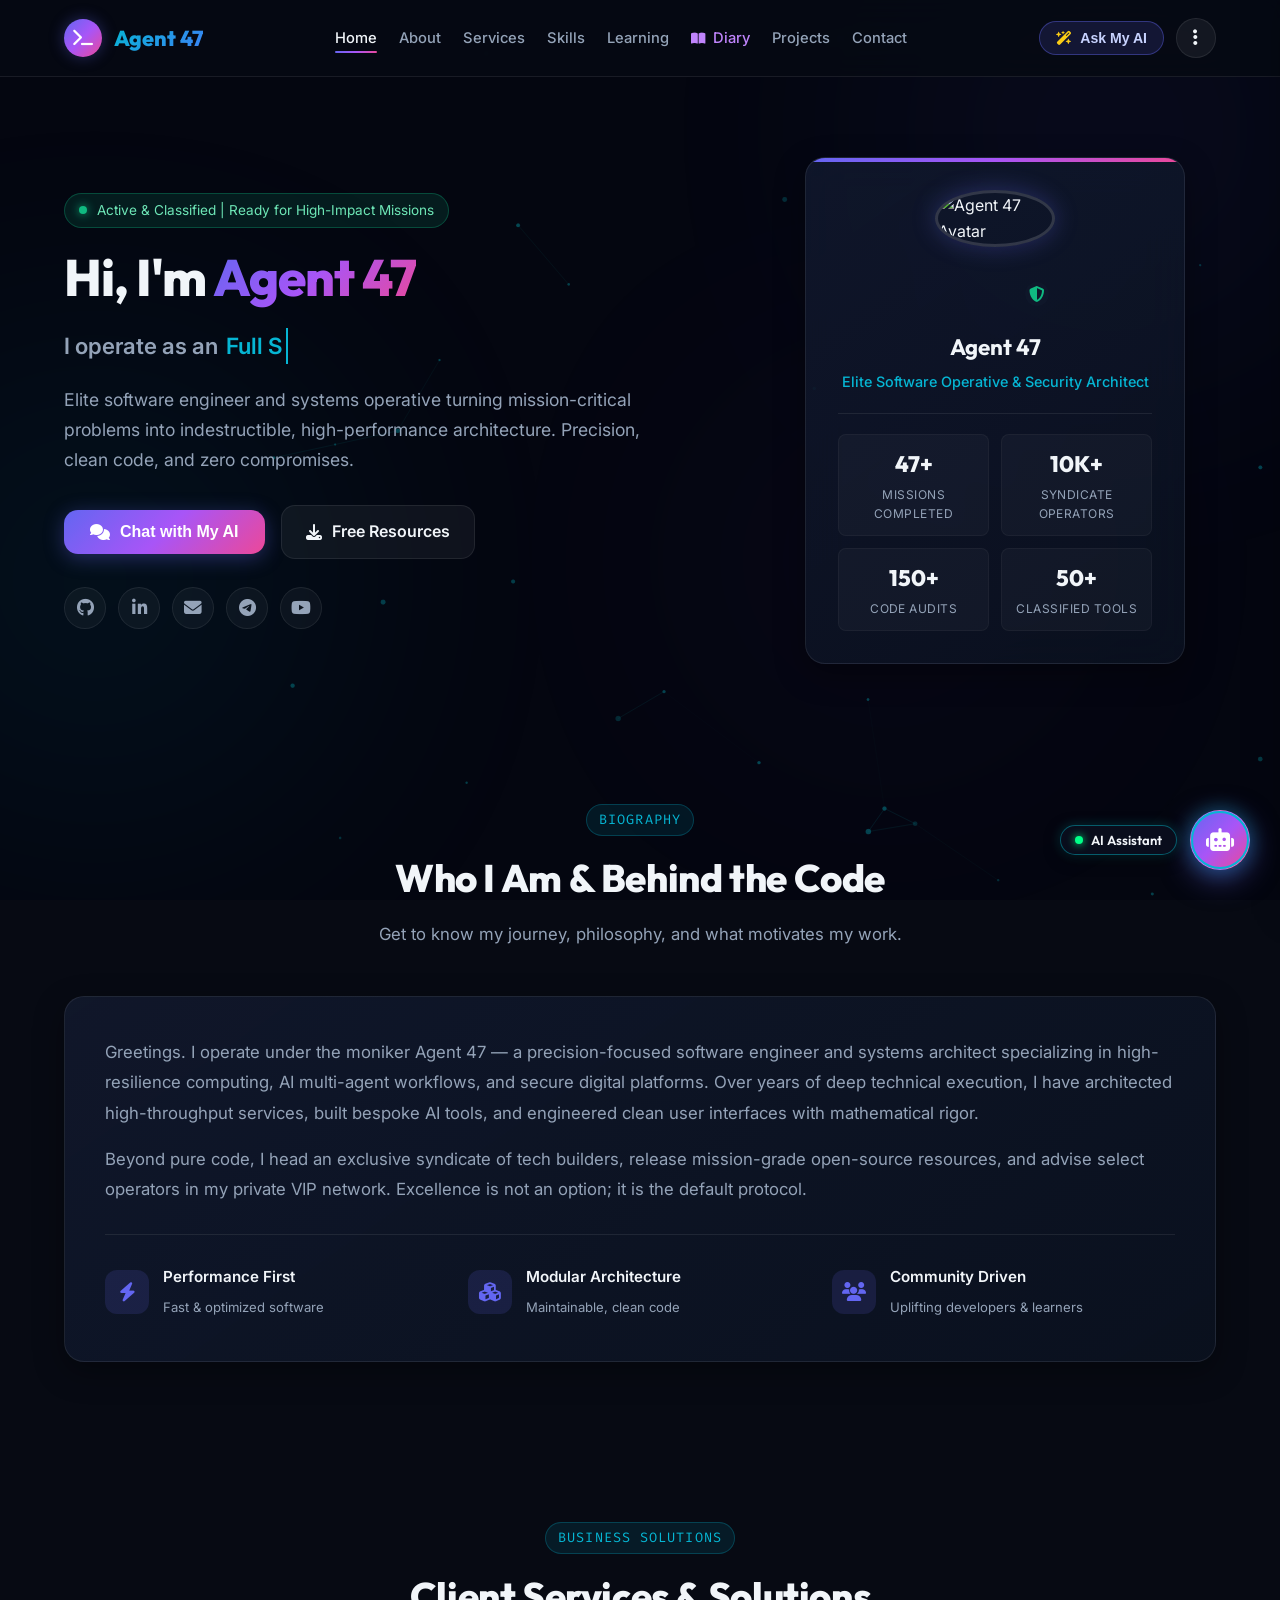
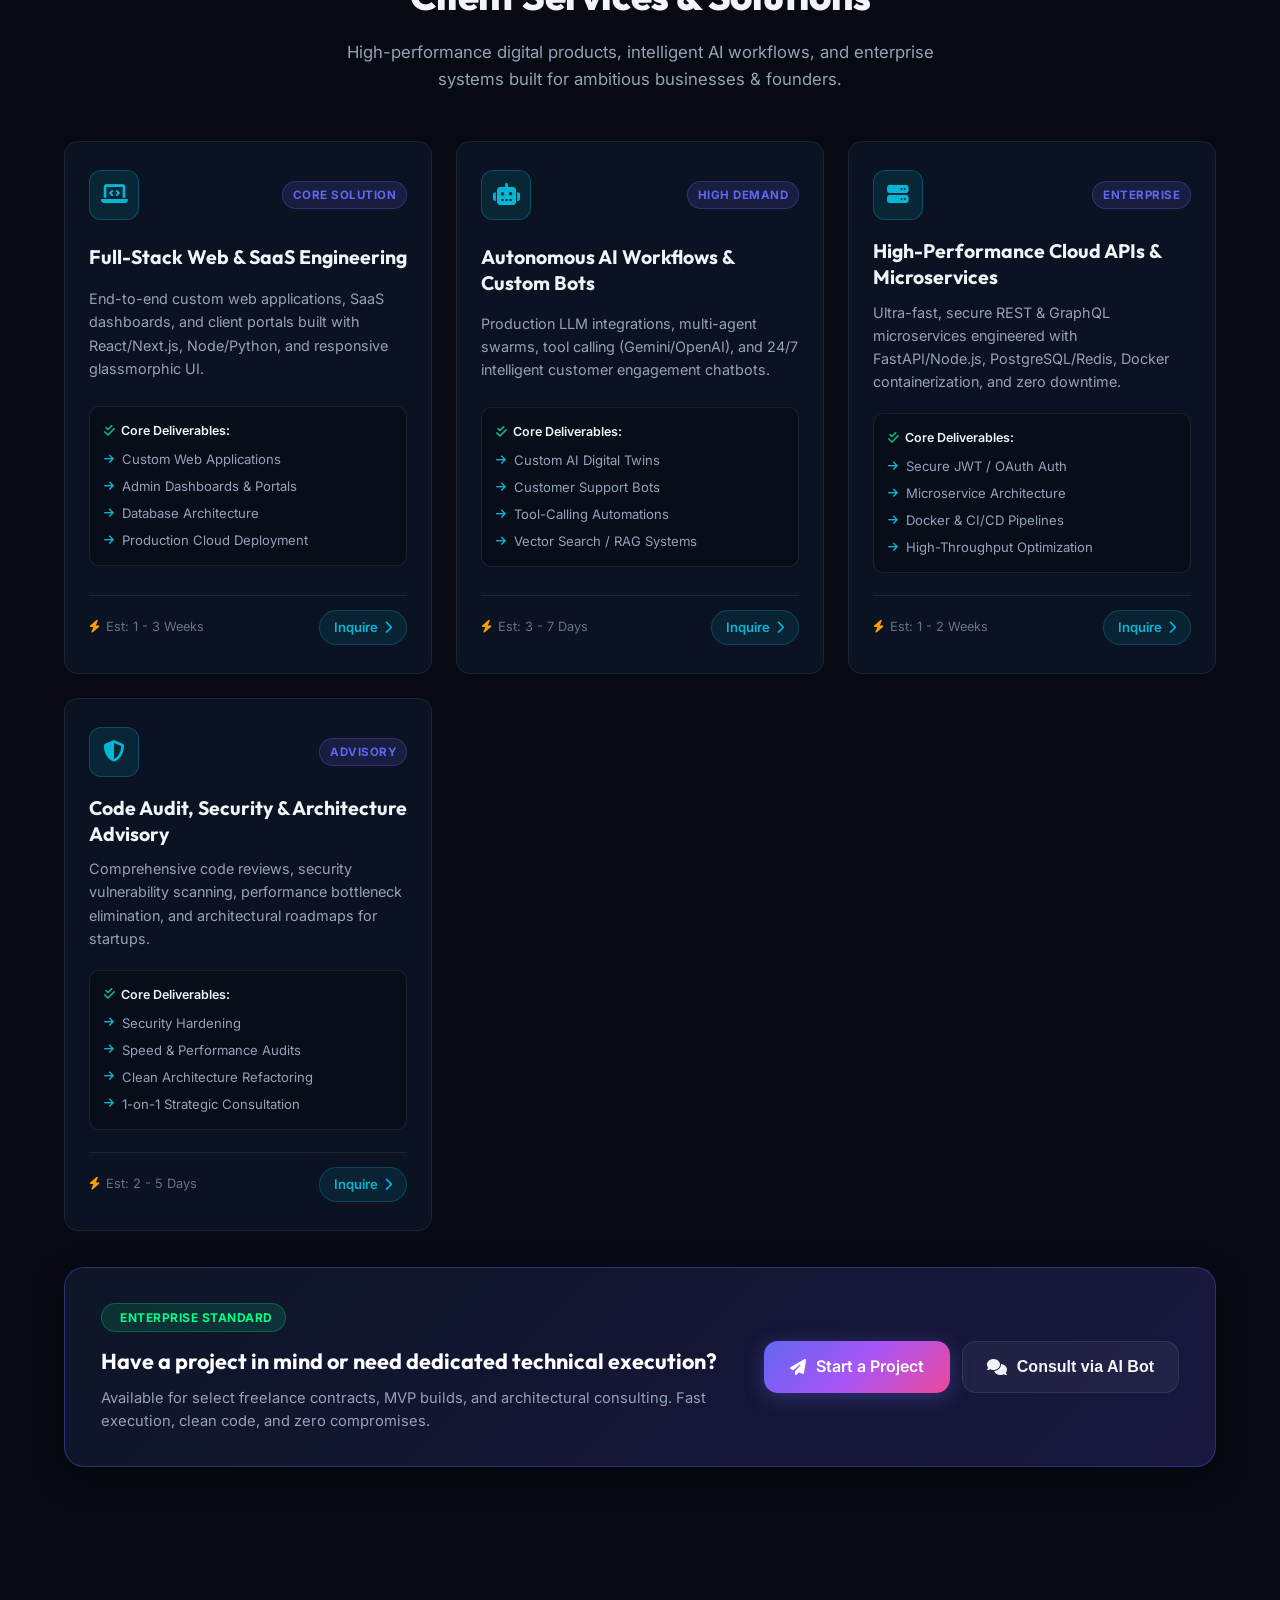
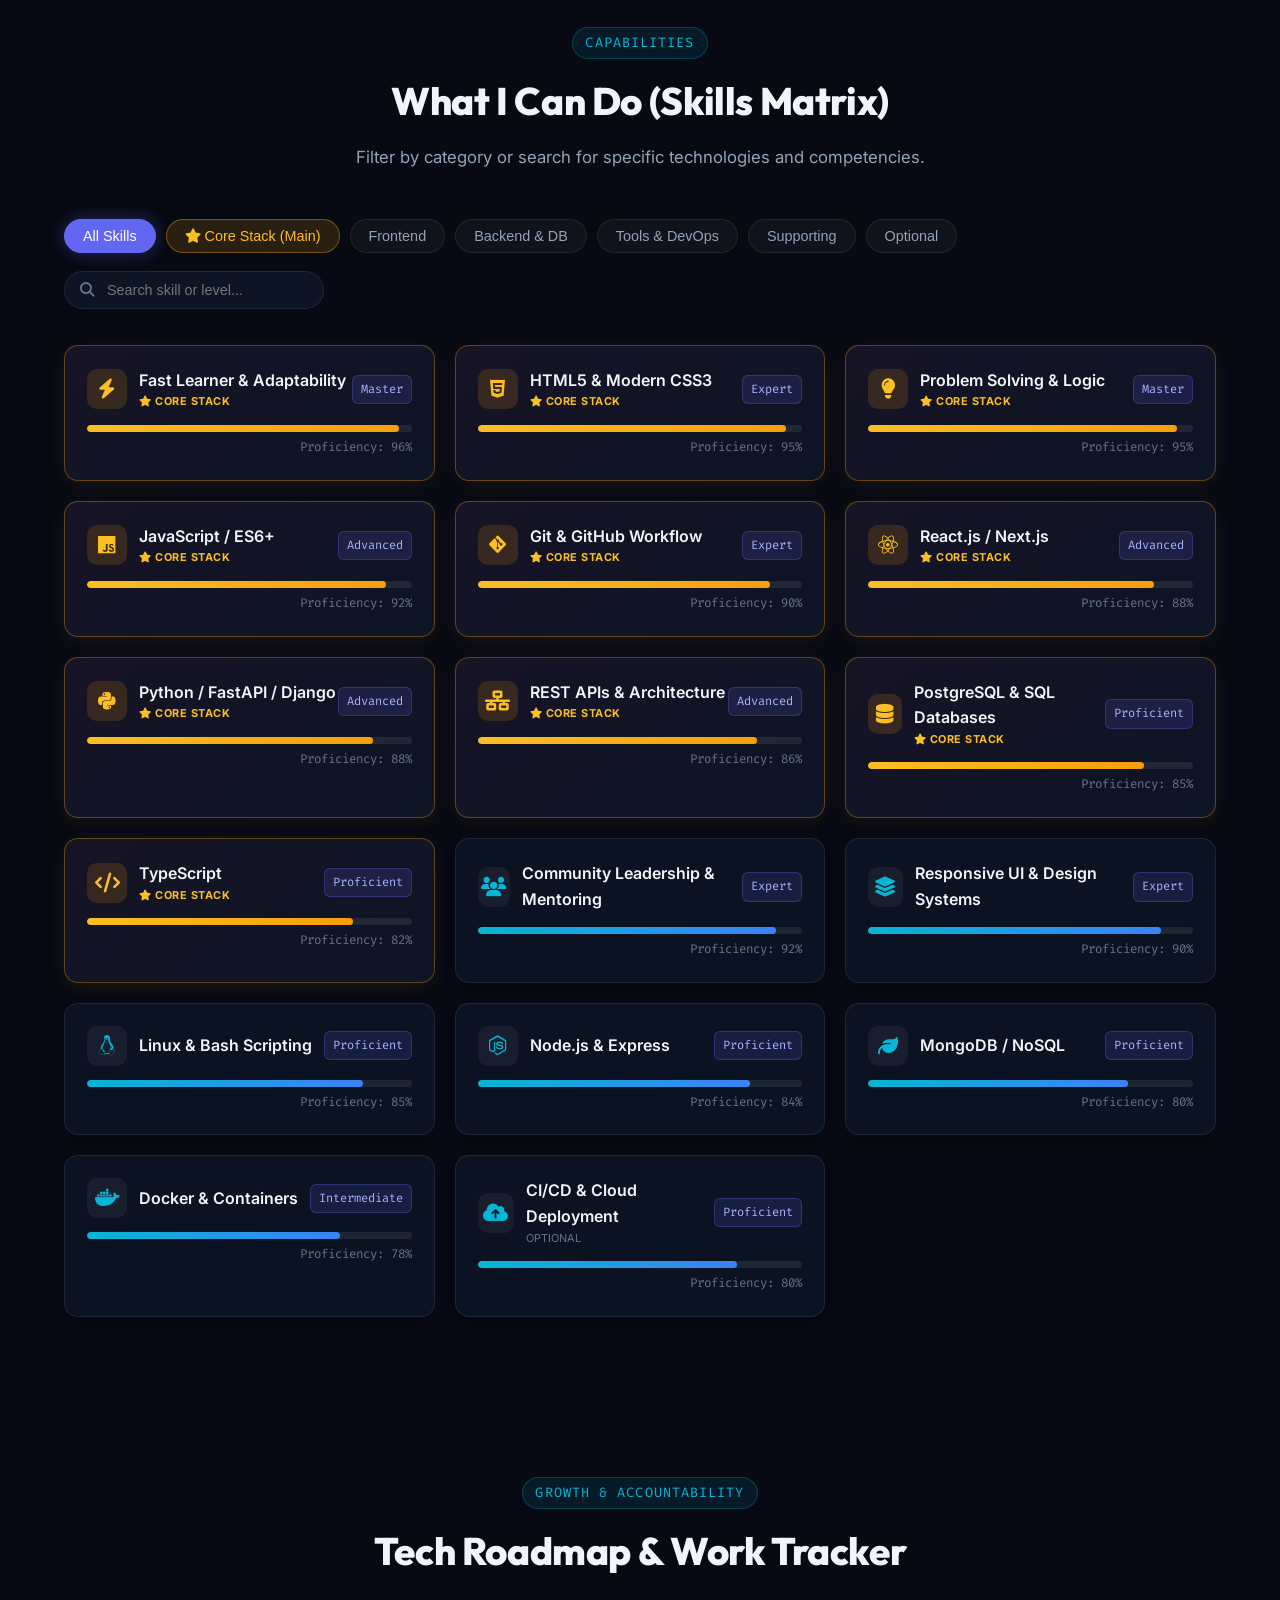
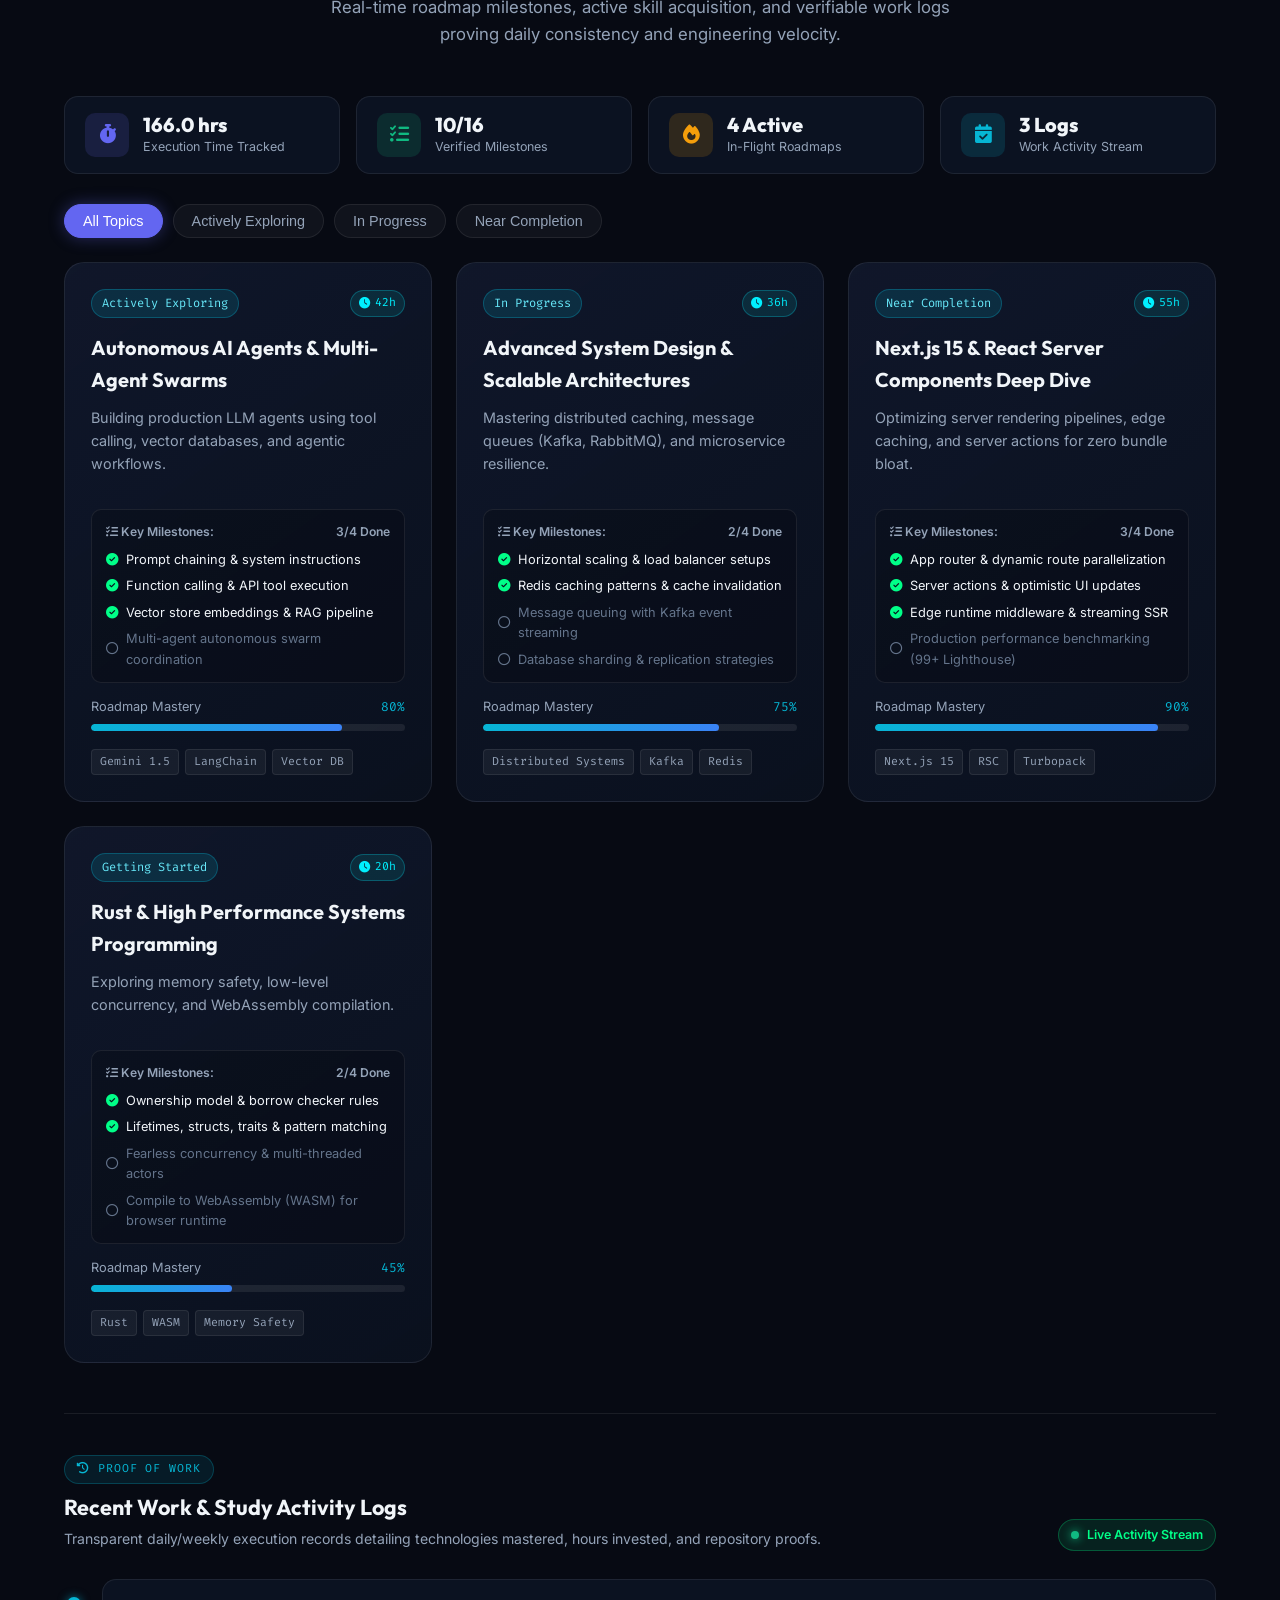
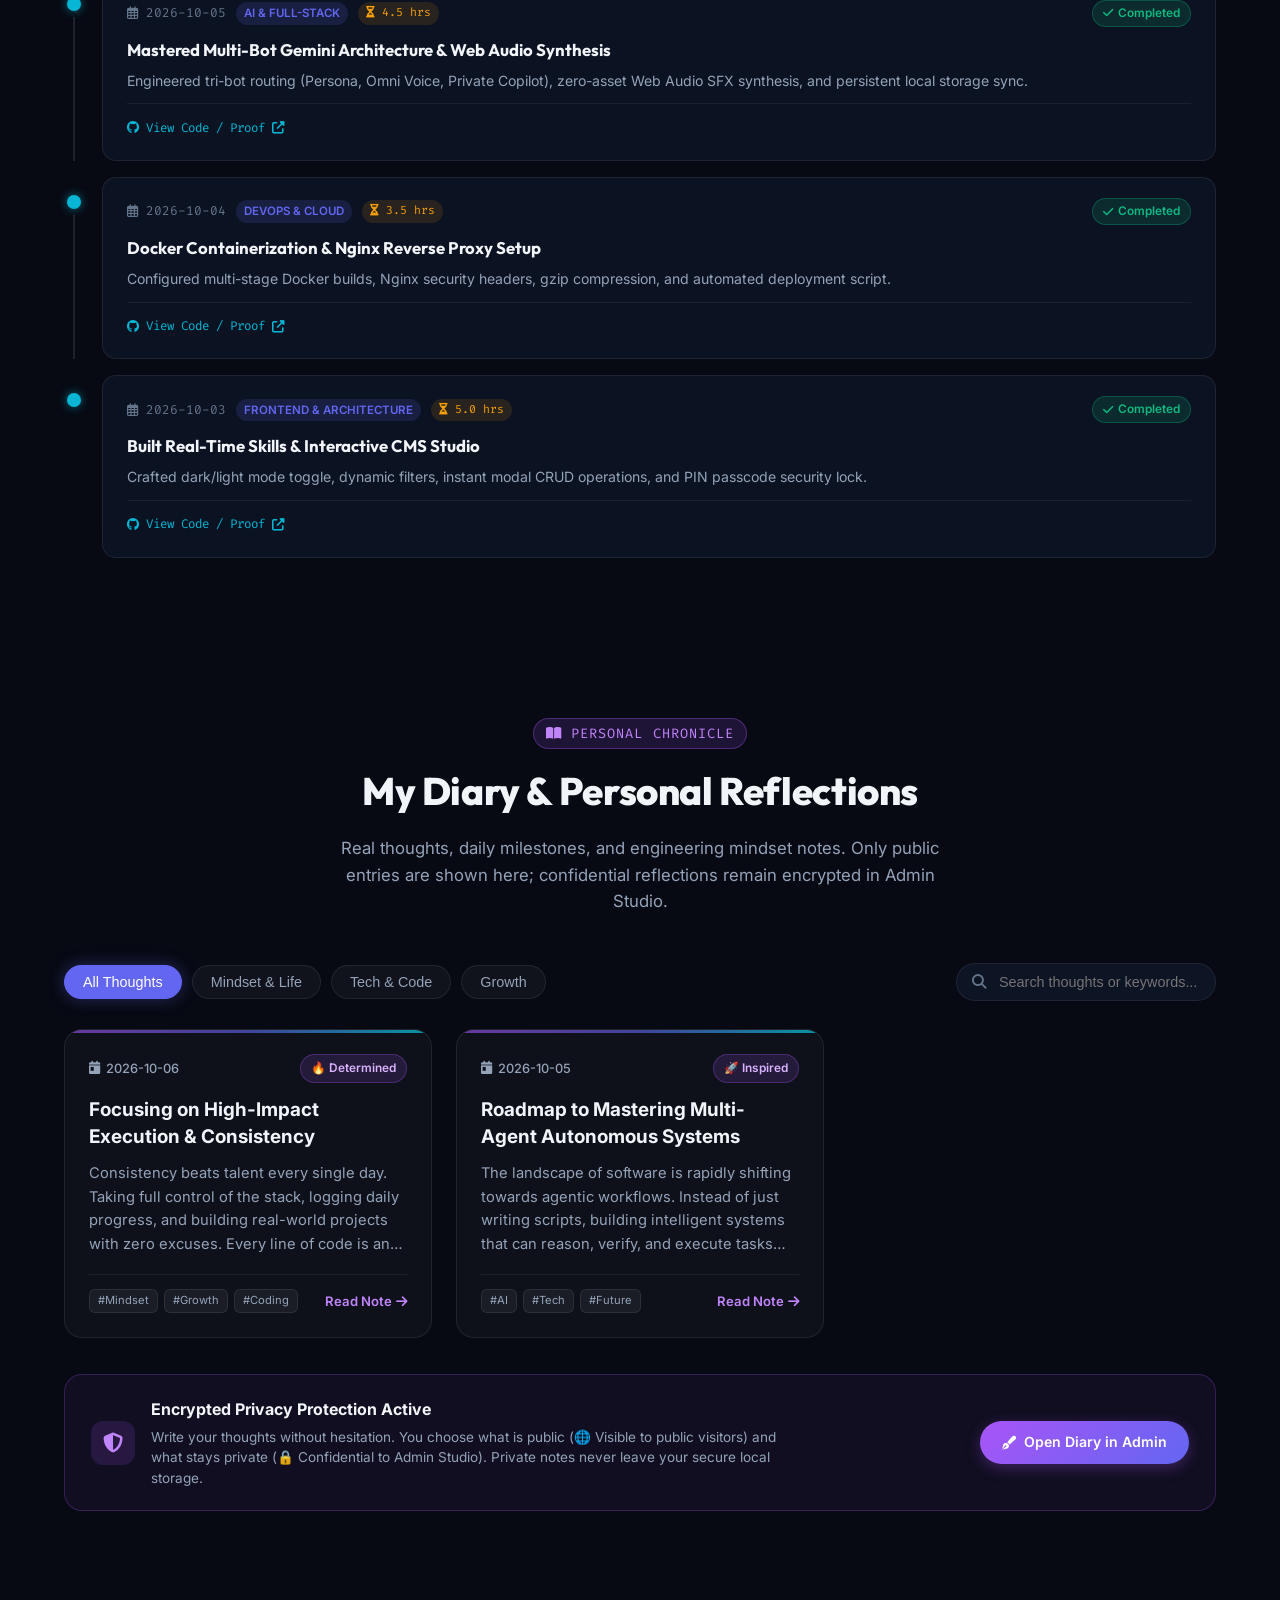
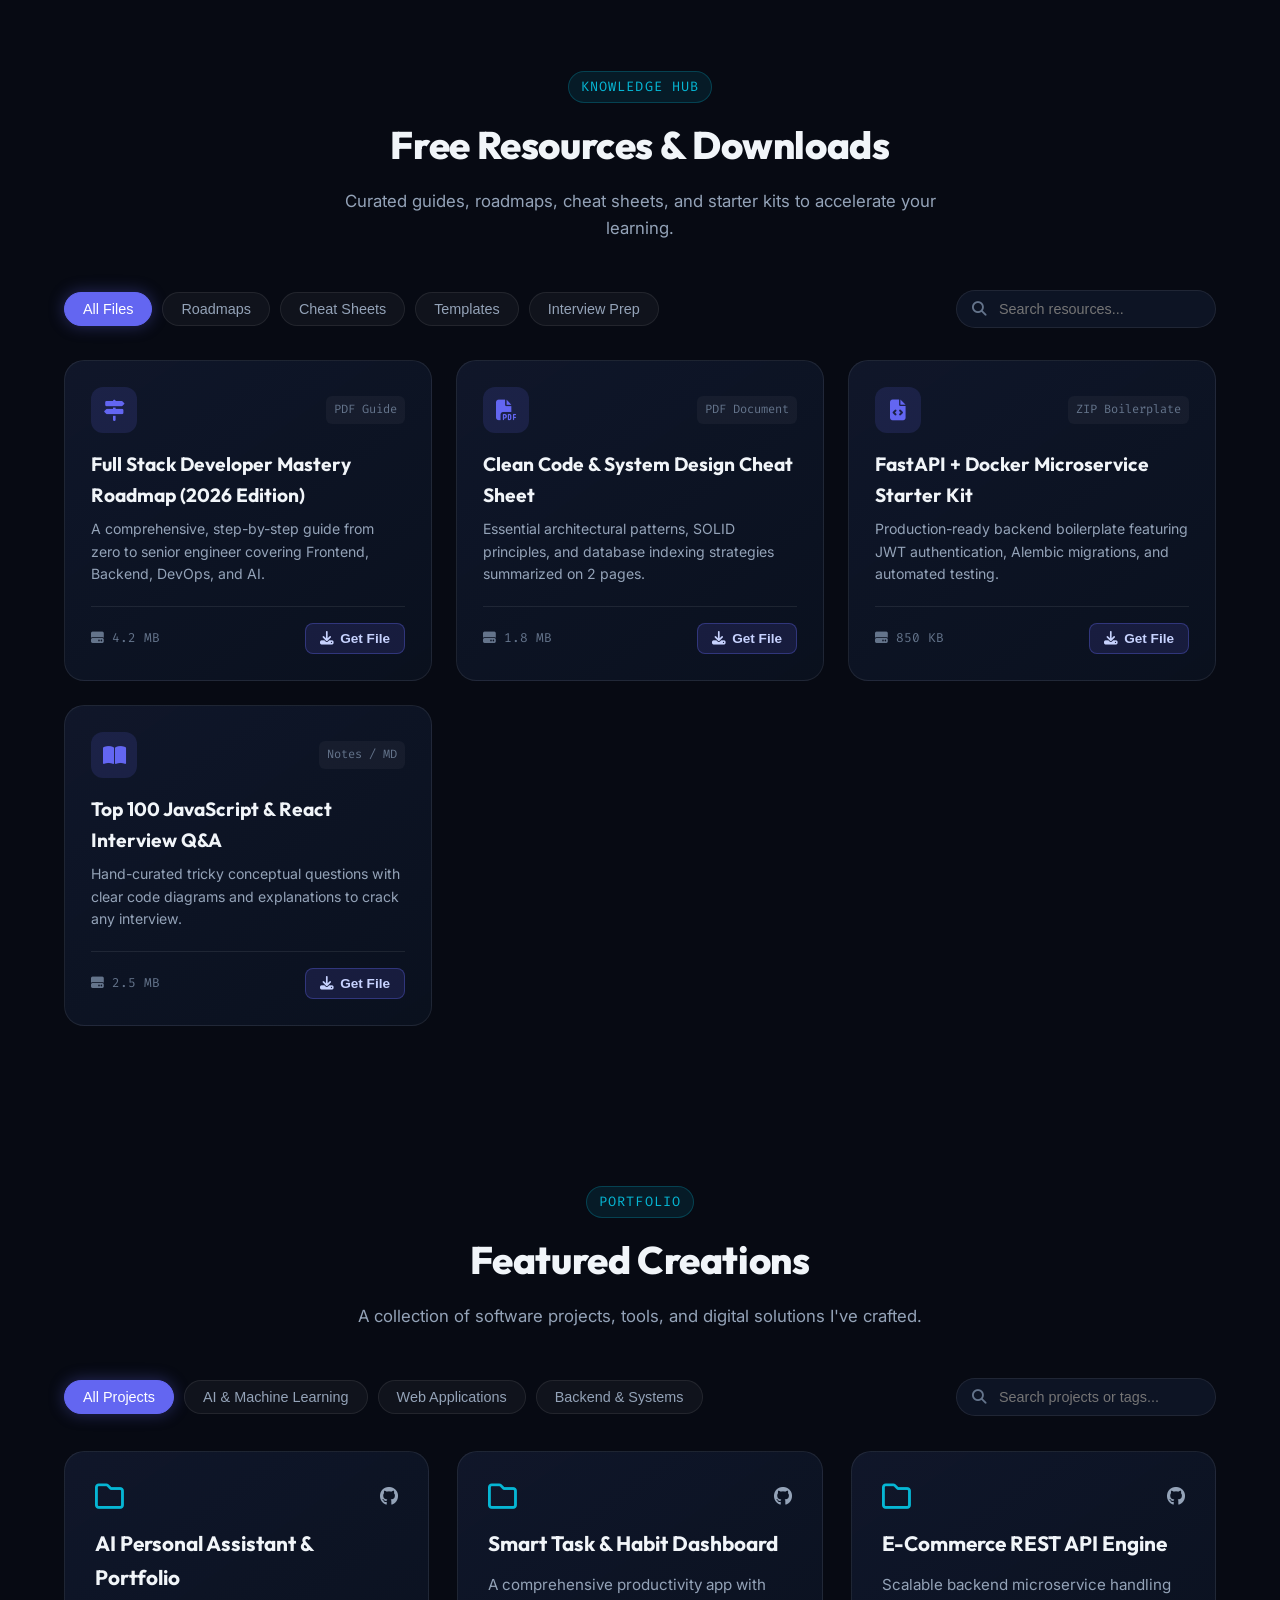
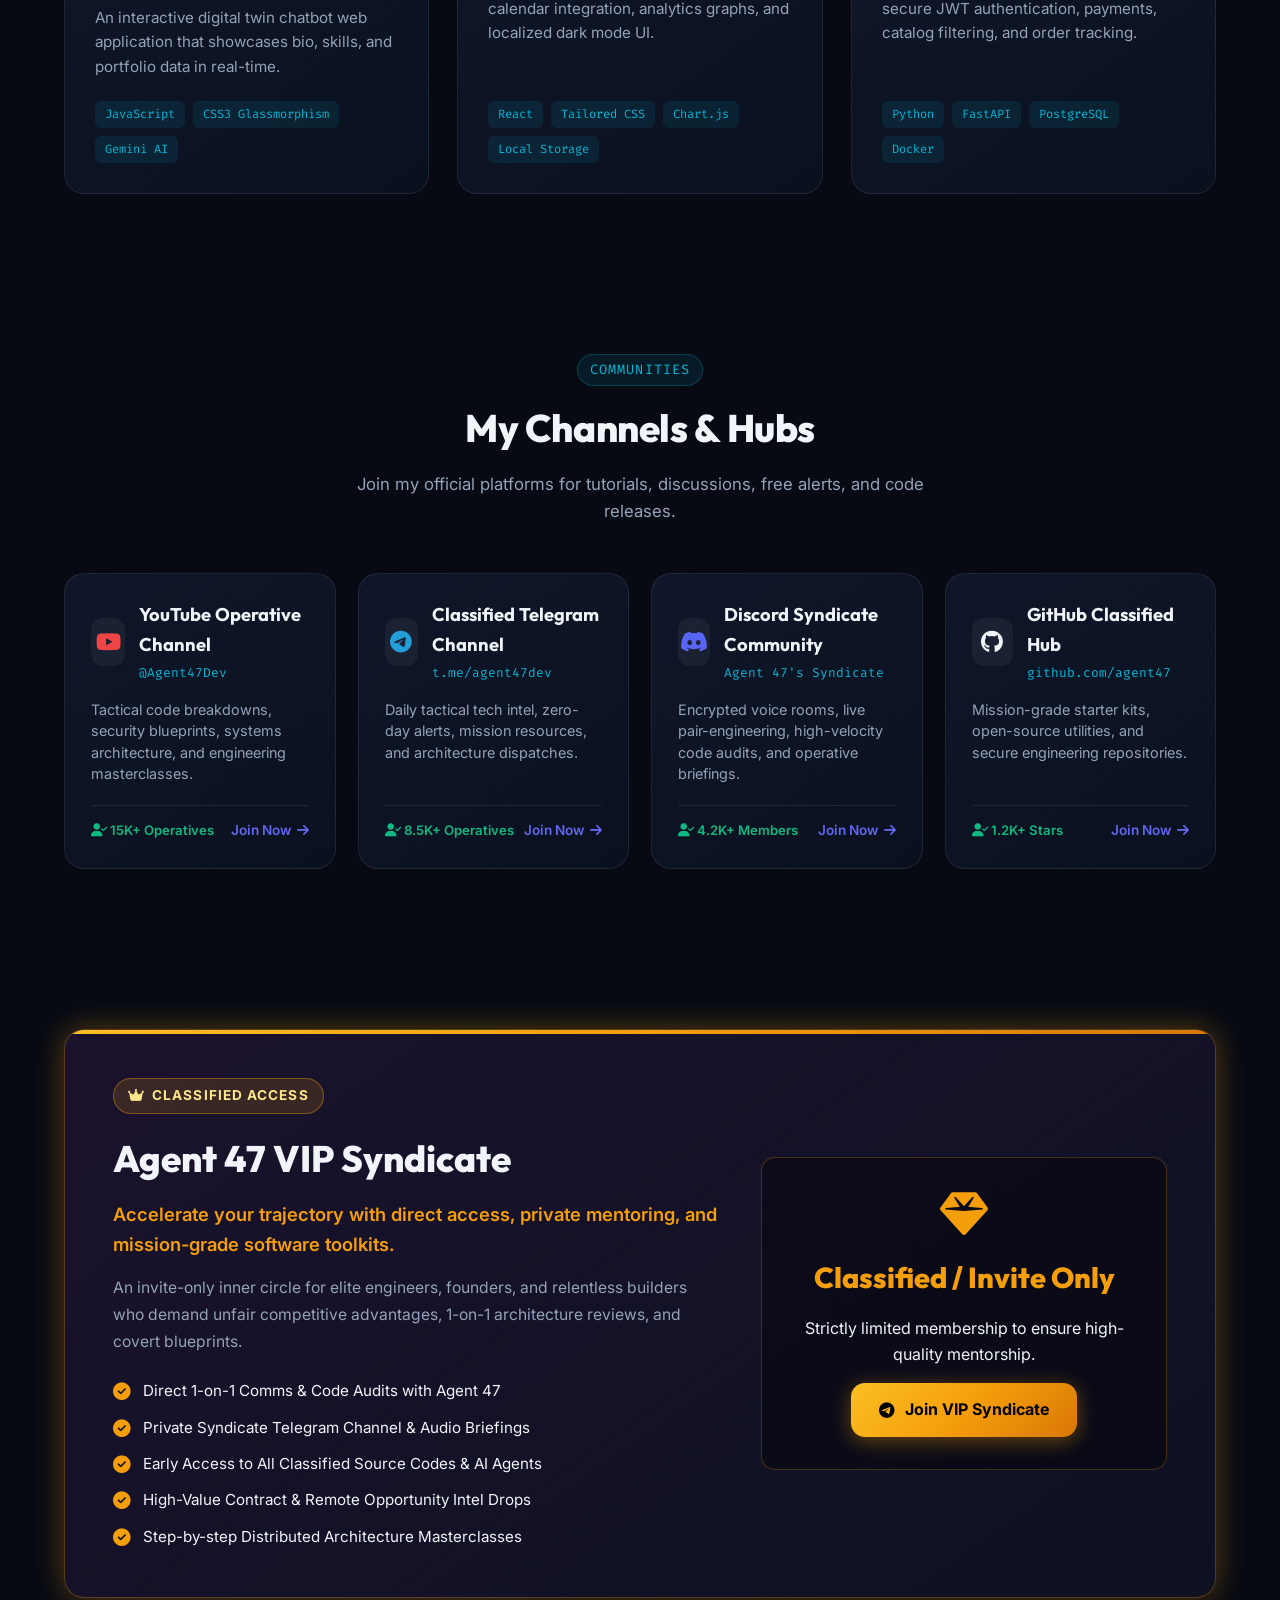
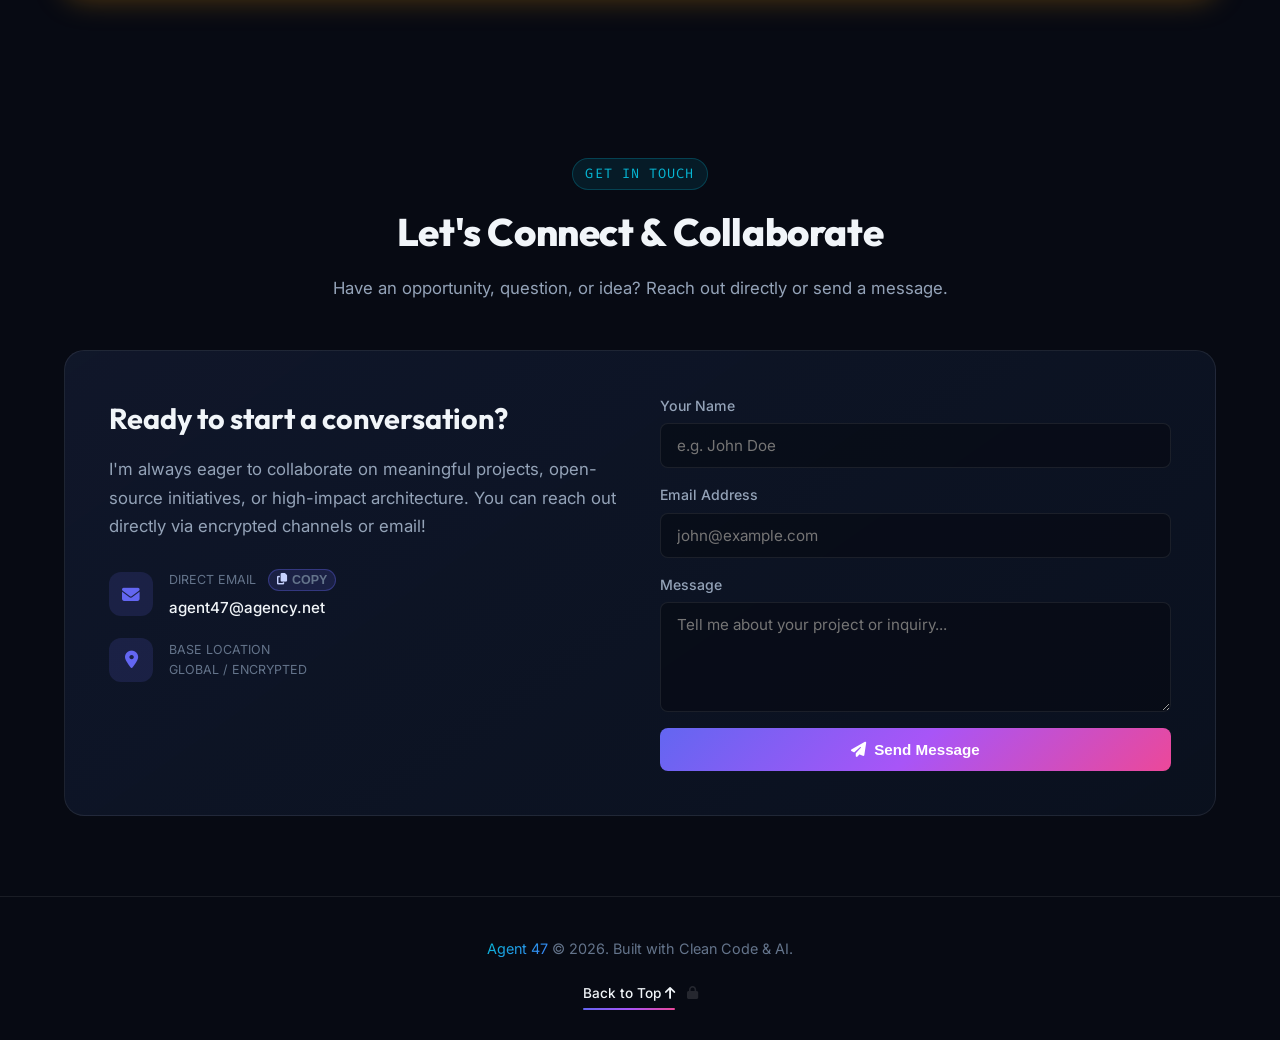
==== commit b17c0410: "refactor: localize admin panel text and add core styling and deployment assets" ====
--- a/index.html
+++ b/index.html
@@ -7,10 +7,25 @@
   <meta name="author" content="Agent 47">
   <meta name="theme-color" content="#070a13">
   
+  <!-- Open Graph / Facebook / LinkedIn / WhatsApp -->
+  <meta property="og:type" content="website">
+  <meta property="og:title" content="Agent 47 | Elite Operative & Software Architecture">
+  <meta property="og:description" content="Personal Portfolio, Skills Matrix, Real-time Learning Tracker, My Diary, and Tri-Bot Gemini AI Assistant.">
+  <meta property="og:image" content="https://images.unsplash.com/photo-1534528741775-53994a69daeb?auto=format&fit=crop&w=1200&q=80">
+
+  <!-- Twitter Card -->
+  <meta name="twitter:card" content="summary_large_image">
+  <meta name="twitter:title" content="Agent 47 | Elite Operative & Software Architecture">
+  <meta name="twitter:description" content="Personal Portfolio, Skills Matrix, Real-time Learning Tracker, My Diary, and Tri-Bot Gemini AI Assistant.">
+  <meta name="twitter:image" content="https://images.unsplash.com/photo-1534528741775-53994a69daeb?auto=format&fit=crop&w=1200&q=80">
+  
   <title>Agent 47 | Elite Operative & Software Architecture</title>
   <link rel="icon" type="image/svg+xml" href="data:image/svg+xml,%3Csvg xmlns='http://www.w3.org/2000/svg' viewBox='0 0 100 100'%3E%3Crect width='100' height='100' rx='25' fill='%23070a13'/%3E%3Cpath d='M30 35 L50 65 L70 35' stroke='%2300f0ff' stroke-width='9' stroke-linecap='round' stroke-linejoin='round' fill='none'/%3E%3Ccircle cx='50' cy='65' r='6' fill='%236366f1'/%3E%3C/svg%3E">
 
-  <!-- Google Fonts & Font Awesome Icons -->
+  <!-- Google Fonts Preconnect & Font Awesome Icons -->
+  <link rel="preconnect" href="https://fonts.googleapis.com">
+  <link rel="preconnect" href="https://fonts.gstatic.com" crossorigin>
+  <link rel="stylesheet" href="https://fonts.googleapis.com/css2?family=Fira+Code:wght@400;500;600&family=Inter:wght@300;400;500;600;700&family=Outfit:wght@400;500;600;700;800;900&display=swap">
   <link rel="stylesheet" href="https://cdnjs.cloudflare.com/ajax/libs/font-awesome/6.5.1/css/all.min.css" integrity="sha512-DTOQO9RWCH3ppGqcWaEA1BIZOC6xxalwEsw9c2QQeAIftl+Vegovlnee1c9QX4TctnWMn13TZye+giMm8e2LwA==" crossorigin="anonymous" referrerpolicy="no-referrer" />
   
   <!-- Instant Theme Initializer (Prevents Flash) -->
@@ -118,7 +133,7 @@
                   <i class="fas fa-book-bookmark"></i>
                 </div>
                 <div class="nav-row-text">
-                  <span class="row-title">My Diary (মনের কথা)</span>
+                  <span class="row-title">My Diary & Reflections</span>
                   <span class="row-subtitle">Personal reflections & notes</span>
                 </div>
                 <span class="row-badge" style="background: rgba(168, 85, 247, 0.2); color: #d8b4fe;">NEW</span>
@@ -199,7 +214,7 @@
       <li><a href="#services" class="mobile-nav-link"><i class="fas fa-briefcase"></i> Services</a></li>
       <li><a href="#skills" class="mobile-nav-link"><i class="fas fa-microchip"></i> Skills</a></li>
       <li><a href="#learning" class="mobile-nav-link"><i class="fas fa-graduation-cap"></i> Learning</a></li>
-      <li><a href="#diary" class="mobile-nav-link" style="color: #c084fc;"><i class="fas fa-book-open"></i> My Diary (মনের কথা)</a></li>
+      <li><a href="#diary" class="mobile-nav-link" style="color: #c084fc;"><i class="fas fa-book-open"></i> My Diary & Reflections</a></li>
       <li><a href="#resources" class="mobile-nav-link"><i class="fas fa-folder-open"></i> Resources</a></li>
       <li><a href="#projects" class="mobile-nav-link"><i class="fas fa-laptop-code"></i> Projects</a></li>
       <li><a href="#channels" class="mobile-nav-link"><i class="fas fa-satellite-dish"></i> Channels</a></li>
@@ -460,7 +475,7 @@
   </section>
 
   <!-- ==============================================
-       SECTION: MY DIARY & PERSONAL REFLECTIONS (মনের কথা)
+       SECTION: MY DIARY & PERSONAL REFLECTIONS
        ============================================== -->
   <section class="section" id="diary">
     <div class="container">
@@ -468,7 +483,7 @@
         <span class="section-tag" style="background: rgba(168, 85, 247, 0.15); color: #c084fc; border-color: rgba(168, 85, 247, 0.35);">
           <i class="fas fa-book-open"></i> Personal Chronicle
         </span>
-        <h2 class="section-title">My Diary & Reflections (মনের কথা)</h2>
+        <h2 class="section-title">My Diary & Personal Reflections</h2>
         <p class="section-subtitle">Real thoughts, daily milestones, and engineering mindset notes. Only public entries are shown here; confidential reflections remain encrypted in Admin Studio.</p>
       </div>
 
@@ -500,7 +515,7 @@
           </div>
           <div>
             <h4 class="privacy-card-title">Encrypted Privacy Protection Active</h4>
-            <p class="privacy-card-desc">Write your thoughts without hesitation. You choose what is public (🌐 সবাই দেখবে) and what stays private (🔒 শুধুমাত্র আমি দেখবো). Private notes never leave your secure local storage.</p>
+            <p class="privacy-card-desc">Write your thoughts without hesitation. You choose what is public (🌐 Visible to public visitors) and what stays private (🔒 Confidential to Admin Studio). Private notes never leave your secure local storage.</p>
           </div>
         </div>
         <a href="admin.html" class="diary-write-cta-btn" target="_blank">
--- a/css/style.css
+++ b/css/style.css
@@ -1388,7 +1388,7 @@
 }
 
 /* ==========================================================
-   CURRENTLY LEARNING ROADMAP (KI KI SIKI)
+   CURRENTLY LEARNING ROADMAP
    ========================================================== */
 .learning-grid {
   display: grid;
@@ -4191,7 +4191,7 @@
 }
 
 /* ==========================================================
-   MY DIARY & PERSONAL REFLECTIONS (মনের কথা)
+   MY DIARY & PERSONAL REFLECTIONS
    ========================================================== */
 .diary-controls {
   display: flex;
@@ -4544,3 +4544,57 @@
 [data-theme="light"] .diary-modal-body {
   color: #334155 !important;
 }
+
+/* Light Mode Overrides for Work Logs & Learning Tracker */
+[data-theme="light"] .tracker-metric-chip {
+  background: #ffffff !important;
+  border-color: #e2e8f0 !important;
+  box-shadow: 0 4px 16px rgba(15, 23, 42, 0.04);
+}
+[data-theme="light"] .tracker-metric-chip:hover {
+  border-color: #0284c7 !important;
+  box-shadow: 0 8px 24px rgba(2, 132, 199, 0.12) !important;
+}
+[data-theme="light"] .chip-val {
+  color: #0f172a !important;
+}
+[data-theme="light"] .chip-lbl {
+  color: #64748b !important;
+}
+[data-theme="light"] .work-log-card {
+  background: #ffffff !important;
+  border-color: #e2e8f0 !important;
+  box-shadow: 0 4px 20px rgba(15, 23, 42, 0.05);
+}
+[data-theme="light"] .work-log-card:hover {
+  border-color: #4f46e5 !important;
+  box-shadow: 0 10px 28px rgba(79, 70, 229, 0.12) !important;
+}
+[data-theme="light"] .work-log-title {
+  color: #0f172a !important;
+}
+[data-theme="light"] .work-log-desc {
+  color: #475569 !important;
+}
+[data-theme="light"] .log-date {
+  color: #64748b !important;
+}
+[data-theme="light"] .log-line {
+  background: #e2e8f0 !important;
+}
+[data-theme="light"] .work-log-proof {
+  border-top-color: #e2e8f0 !important;
+}
+[data-theme="light"] .learning-milestones-box {
+  background: #f8fafc !important;
+  border-color: #e2e8f0 !important;
+}
+[data-theme="light"] .learning-hours-badge {
+  color: #0284c7 !important;
+  background: rgba(2, 132, 199, 0.1) !important;
+  border-color: rgba(2, 132, 199, 0.25) !important;
+}
+[data-theme="light"] .skill-card-core {
+  background: linear-gradient(145deg, #ffffff 0%, #fef3c7 100%) !important;
+  border-color: rgba(245, 158, 11, 0.4) !important;
+}
